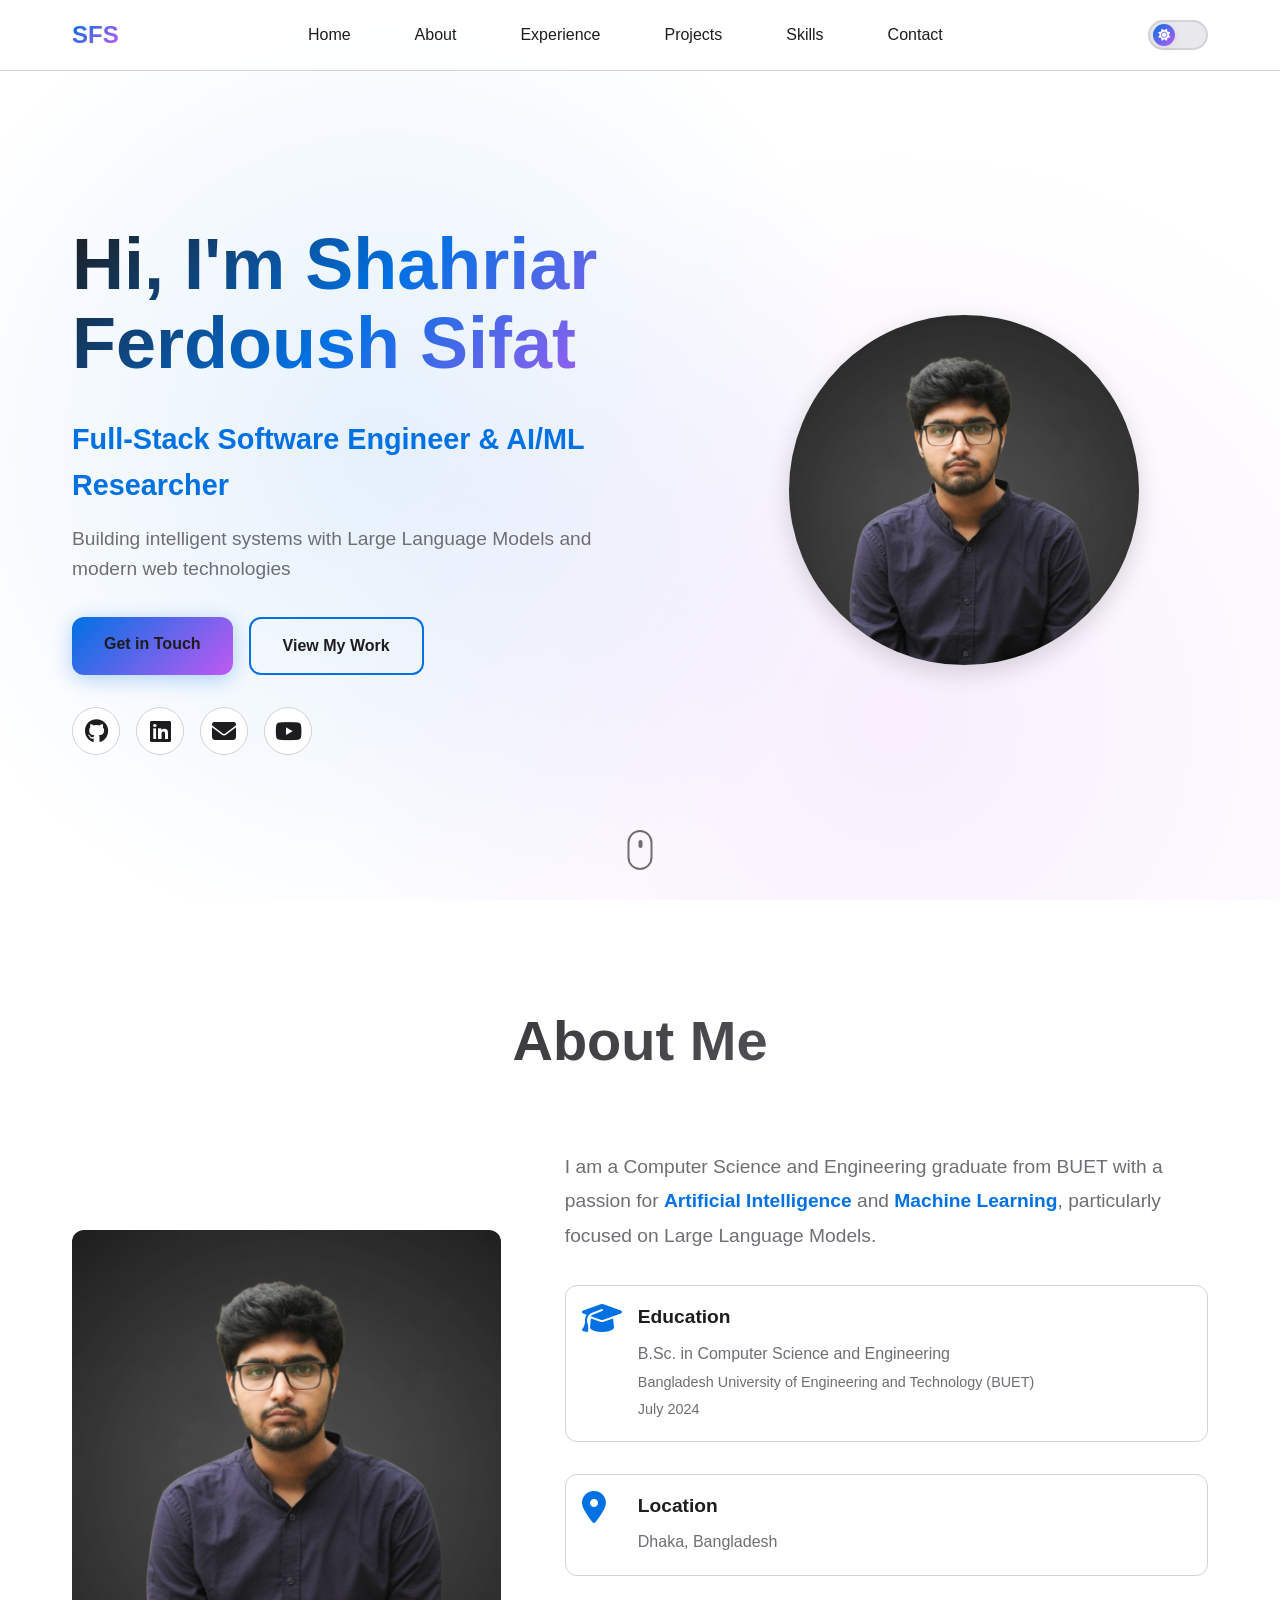
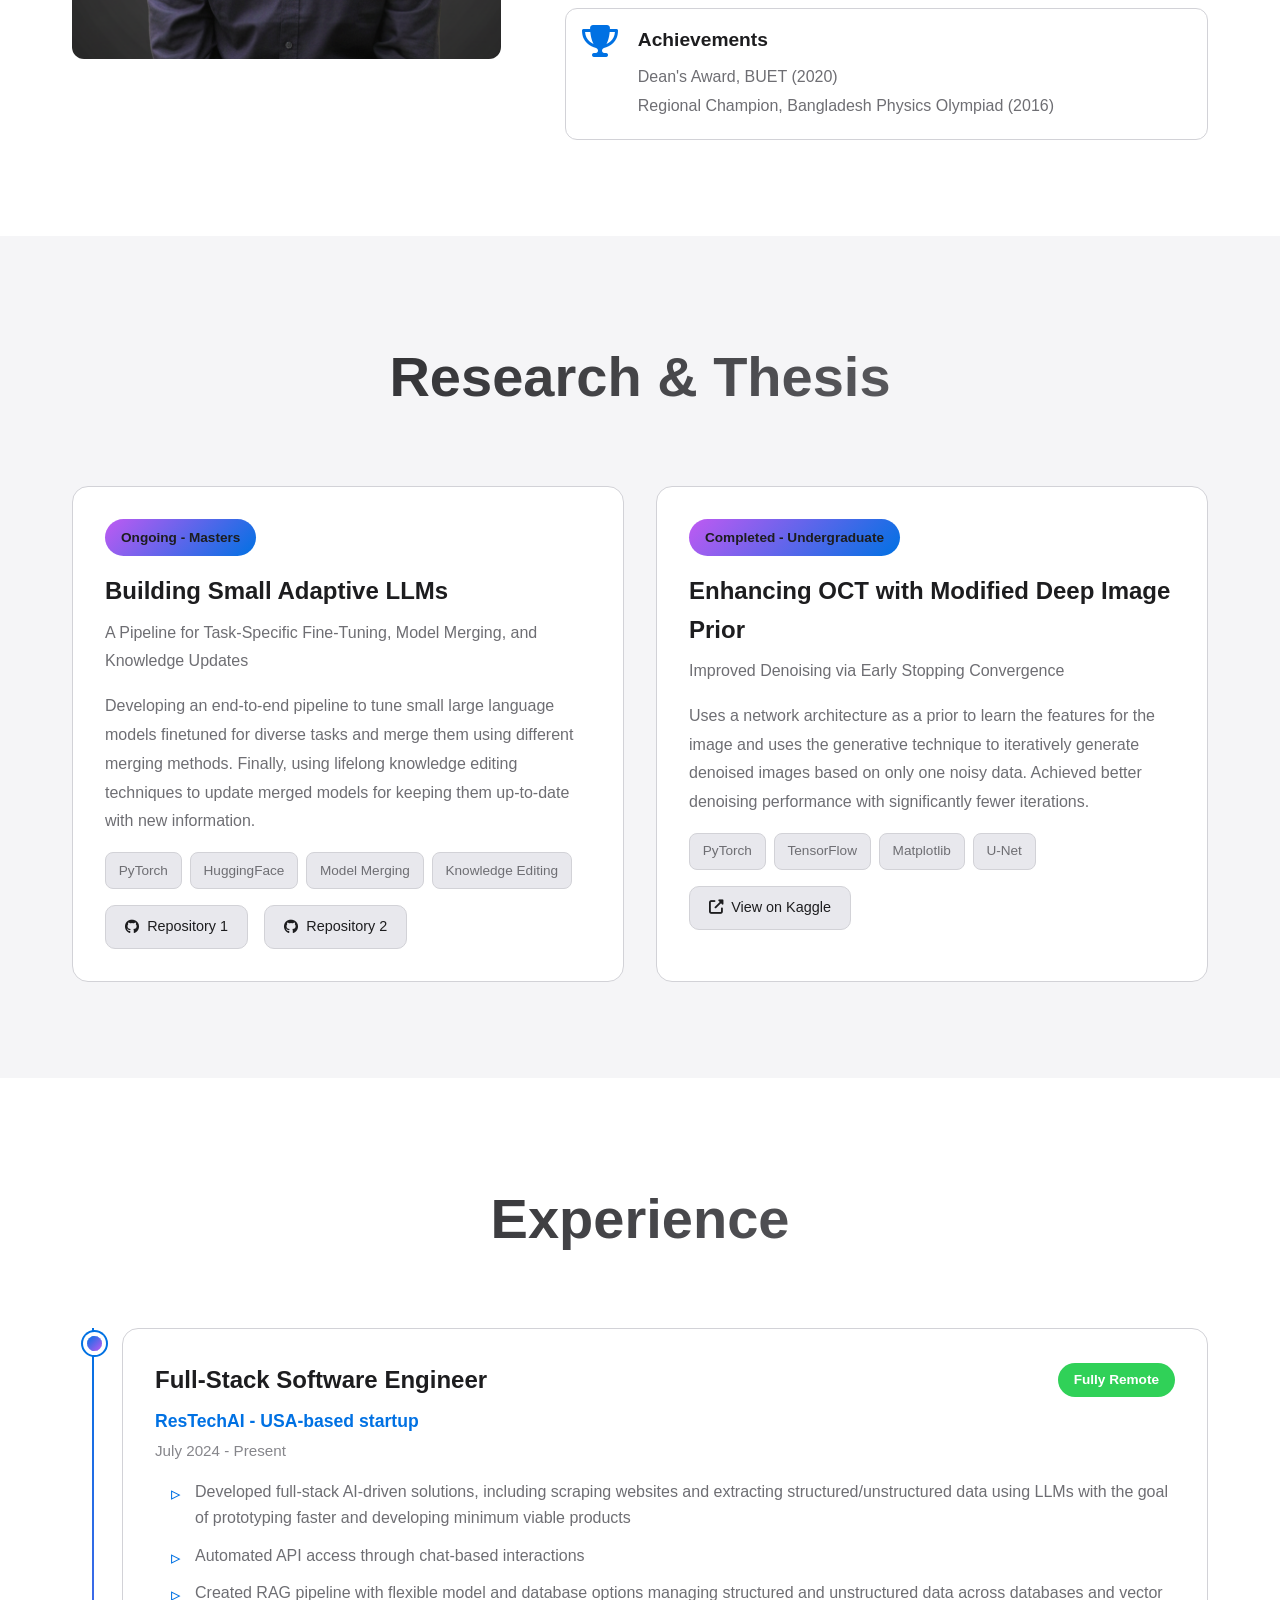
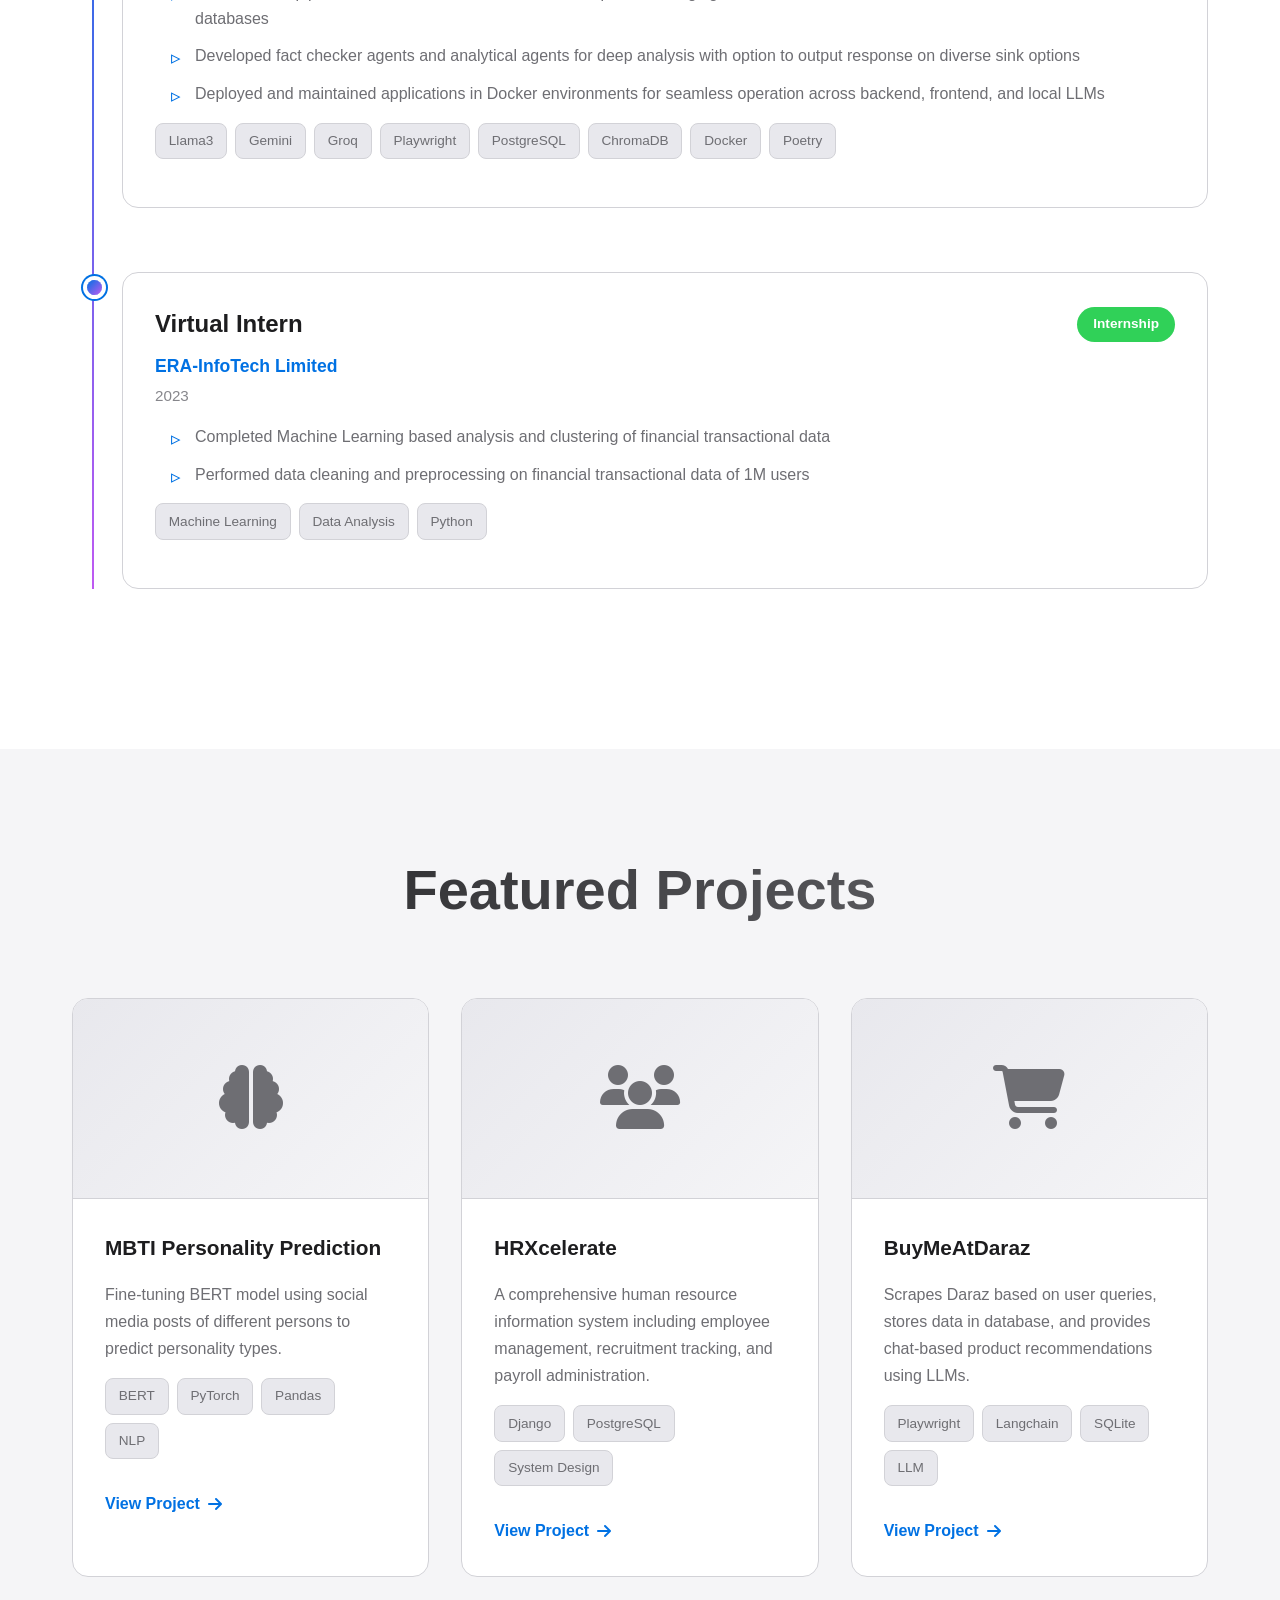
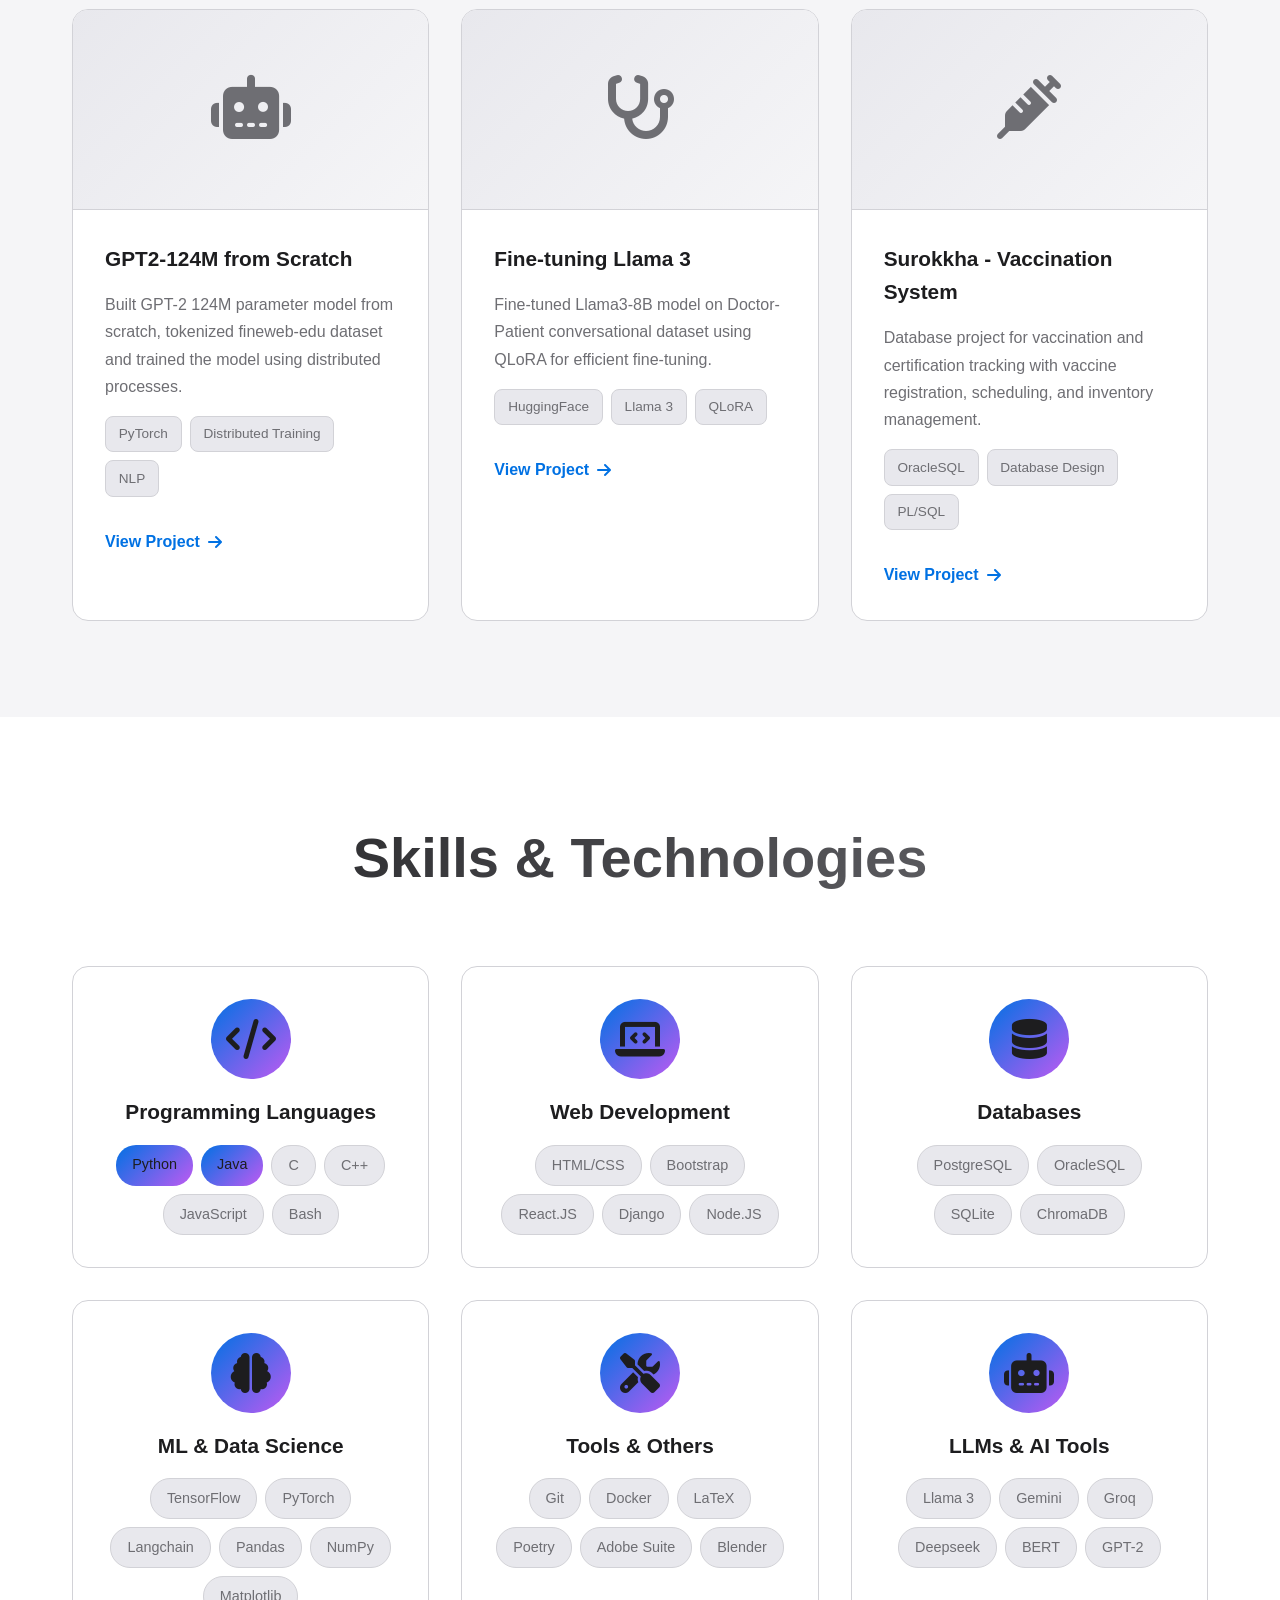
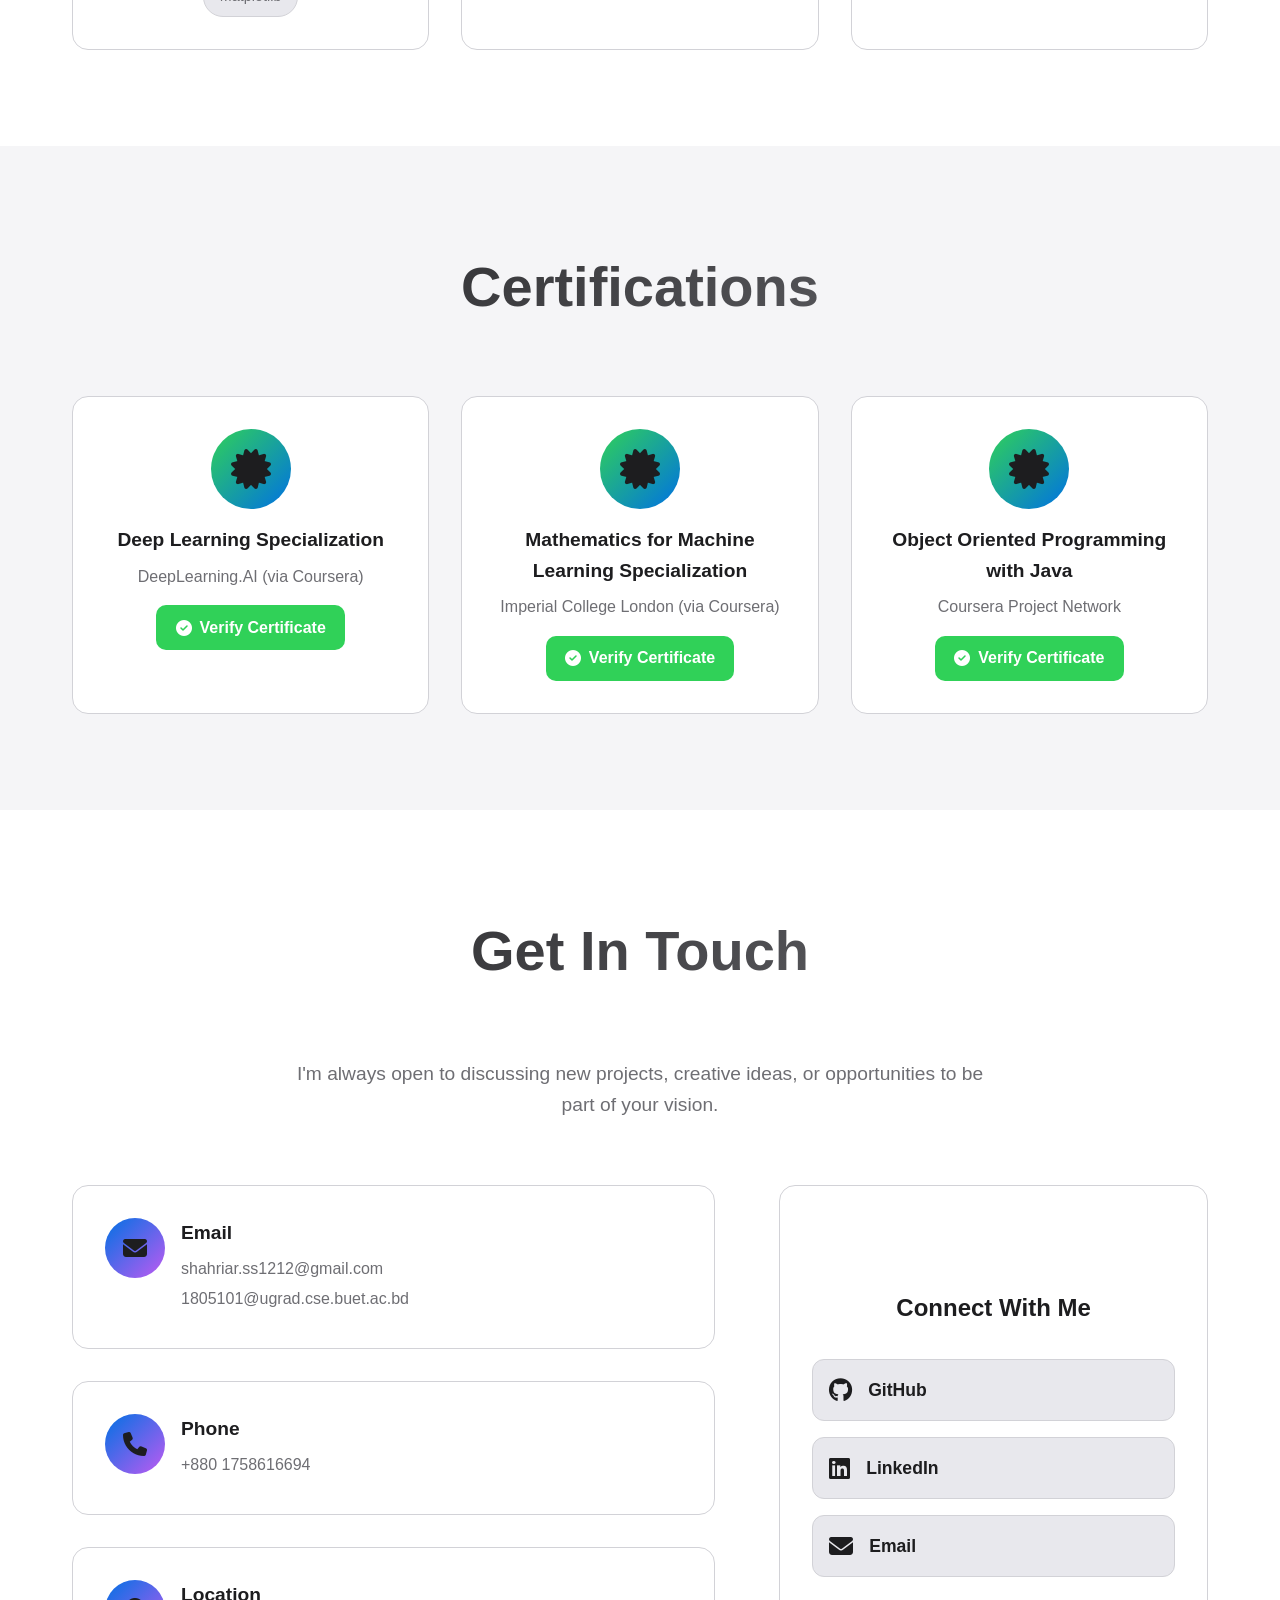
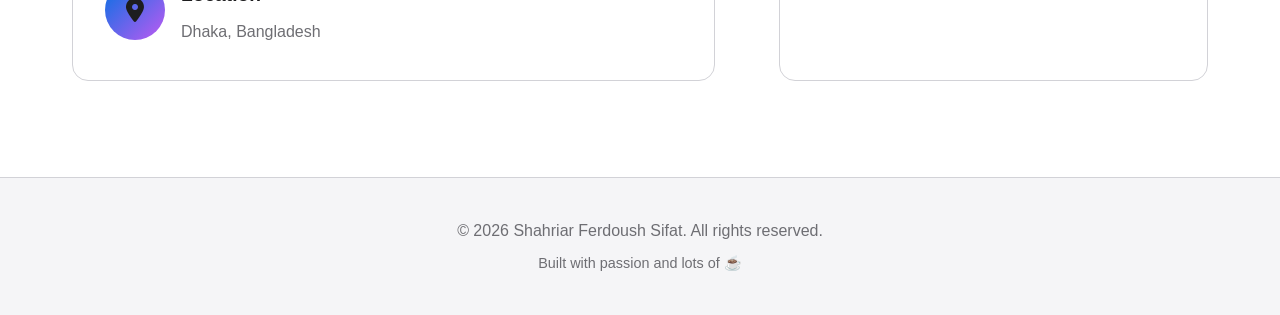
==== index.html @ 4d6e1d39 "youtube link added" ====
<!DOCTYPE html>
<html lang="en">
  <head>
    <meta charset="UTF-8" />
    <meta name="viewport" content="width=device-width, initial-scale=1.0" />
    <meta
      name="description"
      content="Shahriar Ferdoush Sifat - Full-Stack Software Engineer & AI/ML Researcher"
    />
    <title>Shahriar Ferdoush Sifat | Portfolio</title>
    <link rel="stylesheet" href="css/style.css" />
    <link
      rel="stylesheet"
      href="https://cdnjs.cloudflare.com/ajax/libs/font-awesome/6.4.0/css/all.min.css"
    />
  </head>
  <body>
    <!-- Navigation -->
    <nav class="navbar" id="navbar">
      <div class="container">
        <div class="nav-brand">
          <a href="#home">SFS</a>
        </div>
        <ul class="nav-menu" id="nav-menu">
          <li><a href="#home" class="nav-link">Home</a></li>
          <li><a href="#about" class="nav-link">About</a></li>
          <li><a href="#experience" class="nav-link">Experience</a></li>
          <li><a href="#projects" class="nav-link">Projects</a></li>
          <li><a href="#skills" class="nav-link">Skills</a></li>
          <li><a href="#contact" class="nav-link">Contact</a></li>
        </ul>
        <div class="nav-controls">
          <button
            class="theme-toggle"
            id="theme-toggle"
            aria-label="Toggle theme"
          >
            <div class="theme-toggle-slider">
              <i class="fas fa-sun theme-toggle-icon"></i>
            </div>
          </button>
          <div class="hamburger" id="hamburger">
            <span></span>
            <span></span>
            <span></span>
          </div>
        </div>
      </div>
    </nav>

    <!-- Hero Section -->
    <section id="home" class="hero">
      <div class="hero-overlay"></div>
      <div class="container hero-content">
        <div class="hero-text">
          <h1 class="hero-title">
            <span class="typing-text">Hi, I'm Shahriar Ferdoush Sifat</span>
          </h1>
          <p class="hero-subtitle">
            Full-Stack Software Engineer & AI/ML Researcher
          </p>
          <p class="hero-description">
            Building intelligent systems with Large Language Models and modern
            web technologies
          </p>
          <div class="hero-buttons">
            <a href="#contact" class="btn btn-primary">Get in Touch</a>
            <a href="#projects" class="btn btn-secondary">View My Work</a>
          </div>
          <div class="social-links">
            <a
              href="https://github.com/Shahriar-Ferdoush"
              target="_blank"
              aria-label="GitHub"
            >
              <i class="fab fa-github"></i>
            </a>
            <a
              href="https://www.linkedin.com/in/shahriar-ferdoush-sifat/"
              target="_blank"
              aria-label="LinkedIn"
            >
              <i class="fab fa-linkedin"></i>
            </a>
            <a href="mailto:shahriar.ss1212@gmail.com" aria-label="Email">
              <i class="fas fa-envelope"></i>
            </a>
            <a
              href="https://www.youtube.com/@ShahriarFerdoush"
              target="_blank"
              aria-label="YouTube"
            >
              <i class="fab fa-youtube"></i>
            </a>
          </div>
        </div>
        <div class="hero-image">
          <img
            src="images/profile/hero-profile.png"
            alt="Shahriar Ferdoush Sifat"
            class="profile-image"
            loading="lazy"
          />
        </div>
      </div>
      <div class="scroll-indicator">
        <div class="mouse"></div>
      </div>
    </section>

    <!-- About Section -->
    <section id="about" class="about section">
      <div class="container">
        <h2 class="section-title">About Me</h2>
        <div class="about-content">
          <div class="about-image">
            <img
              src="images/profile/hero-profile.png"
              alt="Shahriar Ferdoush Sifat"
              class="profile-image-large"
              loading="lazy"
            />
          </div>
          <div class="about-text">
            <p class="about-intro">
              I am a Computer Science and Engineering graduate from BUET with a
              passion for
              <strong>Artificial Intelligence</strong> and
              <strong>Machine Learning</strong>, particularly focused on Large
              Language Models.
            </p>
            <div class="about-details">
              <div class="detail-item">
                <i class="fas fa-graduation-cap"></i>
                <div>
                  <h3>Education</h3>
                  <p>B.Sc. in Computer Science and Engineering</p>
                  <p class="detail-sub">
                    Bangladesh University of Engineering and Technology (BUET)
                  </p>
                  <p class="detail-sub">July 2024</p>
                </div>
              </div>
              <div class="detail-item">
                <i class="fas fa-map-marker-alt"></i>
                <div>
                  <h3>Location</h3>
                  <p>Dhaka, Bangladesh</p>
                </div>
              </div>
              <div class="detail-item">
                <i class="fas fa-trophy"></i>
                <div>
                  <h3>Achievements</h3>
                  <p>Dean's Award, BUET (2020)</p>
                  <p>Regional Champion, Bangladesh Physics Olympiad (2016)</p>
                </div>
              </div>
            </div>
          </div>
        </div>
      </div>
    </section>

    <!-- Research/Thesis Section -->
    <section id="research" class="research section section-dark">
      <div class="container">
        <h2 class="section-title">Research & Thesis</h2>
        <div class="research-grid">
          <div class="research-card">
            <div class="research-tag">Ongoing - Masters</div>
            <h3>Building Small Adaptive LLMs</h3>
            <p class="research-subtitle">
              A Pipeline for Task-Specific Fine-Tuning, Model Merging, and
              Knowledge Updates
            </p>
            <p>
              Developing an end-to-end pipeline to tune small large language
              models finetuned for diverse tasks and merge them using different
              merging methods. Finally, using lifelong knowledge editing
              techniques to update merged models for keeping them up-to-date
              with new information.
            </p>
            <div class="tech-stack">
              <span class="tech-tag">PyTorch</span>
              <span class="tech-tag">HuggingFace</span>
              <span class="tech-tag">Model Merging</span>
              <span class="tech-tag">Knowledge Editing</span>
            </div>
            <div class="research-links">
              <a
                href="https://github.com/Shahriar-Ferdoush/Model-Merging"
                target="_blank"
                class="link-btn"
              >
                <i class="fab fa-github"></i> Repository 1
              </a>
              <a
                href="https://github.com/Shahriar-Ferdoush/test"
                target="_blank"
                class="link-btn"
              >
                <i class="fab fa-github"></i> Repository 2
              </a>
            </div>
          </div>
          <div class="research-card">
            <div class="research-tag">Completed - Undergraduate</div>
            <h3>Enhancing OCT with Modified Deep Image Prior</h3>
            <p class="research-subtitle">
              Improved Denoising via Early Stopping Convergence
            </p>
            <p>
              Uses a network architecture as a prior to learn the features for
              the image and uses the generative technique to iteratively
              generate denoised images based on only one noisy data. Achieved
              better denoising performance with significantly fewer iterations.
            </p>
            <div class="tech-stack">
              <span class="tech-tag">PyTorch</span>
              <span class="tech-tag">TensorFlow</span>
              <span class="tech-tag">Matplotlib</span>
              <span class="tech-tag">U-Net</span>
            </div>
            <div class="research-links">
              <a
                href="https://www.kaggle.com/code/shahriarferdoush/full-run-deep-image-prior-paper-unet"
                target="_blank"
                class="link-btn"
              >
                <i class="fas fa-external-link-alt"></i> View on Kaggle
              </a>
            </div>
          </div>
        </div>
      </div>
    </section>

    <!-- Experience Section -->
    <section id="experience" class="experience section">
      <div class="container">
        <h2 class="section-title">Experience</h2>
        <div class="timeline">
          <div class="timeline-item">
            <div class="timeline-dot"></div>
            <div class="timeline-content">
              <div class="timeline-header">
                <h3>Full-Stack Software Engineer</h3>
                <span class="timeline-badge">Fully Remote</span>
              </div>
              <p class="timeline-company">ResTechAI - USA-based startup</p>
              <p class="timeline-date">July 2024 - Present</p>
              <ul class="timeline-description">
                <li>
                  Developed full-stack AI-driven solutions, including scraping
                  websites and extracting structured/unstructured data using
                  LLMs with the goal of prototyping faster and developing
                  minimum viable products
                </li>
                <li>Automated API access through chat-based interactions</li>
                <li>
                  Created RAG pipeline with flexible model and database options
                  managing structured and unstructured data across databases and
                  vector databases
                </li>
                <li>
                  Developed fact checker agents and analytical agents for deep
                  analysis with option to output response on diverse sink
                  options
                </li>
                <li>
                  Deployed and maintained applications in Docker environments
                  for seamless operation across backend, frontend, and local
                  LLMs
                </li>
              </ul>
              <div class="tech-stack">
                <span class="tech-tag">Llama3</span>
                <span class="tech-tag">Gemini</span>
                <span class="tech-tag">Groq</span>
                <span class="tech-tag">Playwright</span>
                <span class="tech-tag">PostgreSQL</span>
                <span class="tech-tag">ChromaDB</span>
                <span class="tech-tag">Docker</span>
                <span class="tech-tag">Poetry</span>
              </div>
            </div>
          </div>
          <div class="timeline-item">
            <div class="timeline-dot"></div>
            <div class="timeline-content">
              <div class="timeline-header">
                <h3>Virtual Intern</h3>
                <span class="timeline-badge">Internship</span>
              </div>
              <p class="timeline-company">ERA-InfoTech Limited</p>
              <p class="timeline-date">2023</p>
              <ul class="timeline-description">
                <li>
                  Completed Machine Learning based analysis and clustering of
                  financial transactional data
                </li>
                <li>
                  Performed data cleaning and preprocessing on financial
                  transactional data of 1M users
                </li>
              </ul>
              <div class="tech-stack">
                <span class="tech-tag">Machine Learning</span>
                <span class="tech-tag">Data Analysis</span>
                <span class="tech-tag">Python</span>
              </div>
            </div>
          </div>
        </div>
      </div>
    </section>

    <!-- Projects Section -->
    <section id="projects" class="projects section section-dark">
      <div class="container">
        <h2 class="section-title">Featured Projects</h2>
        <div class="projects-grid">
          <div class="project-card">
            <div class="project-image">
              <div class="project-placeholder">
                <i class="fas fa-brain"></i>
              </div>
            </div>
            <div class="project-content">
              <h3>MBTI Personality Prediction</h3>
              <p>
                Fine-tuning BERT model using social media posts of different
                persons to predict personality types.
              </p>
              <div class="tech-stack">
                <span class="tech-tag">BERT</span>
                <span class="tech-tag">PyTorch</span>
                <span class="tech-tag">Pandas</span>
                <span class="tech-tag">NLP</span>
              </div>
              <a
                href="https://colab.research.google.com/drive/1kwehwHfAvy8_h94VZrJTcOGcHcNw4eWn?usp=sharing"
                target="_blank"
                class="project-link"
              >
                View Project <i class="fas fa-arrow-right"></i>
              </a>
            </div>
          </div>

          <div class="project-card">
            <div class="project-image">
              <div class="project-placeholder">
                <i class="fas fa-users"></i>
              </div>
            </div>
            <div class="project-content">
              <h3>HRXcelerate</h3>
              <p>
                A comprehensive human resource information system including
                employee management, recruitment tracking, and payroll
                administration.
              </p>
              <div class="tech-stack">
                <span class="tech-tag">Django</span>
                <span class="tech-tag">PostgreSQL</span>
                <span class="tech-tag">System Design</span>
              </div>
              <a
                href="https://github.com/utchchhwas/hrxcelerate"
                target="_blank"
                class="project-link"
              >
                View Project <i class="fas fa-arrow-right"></i>
              </a>
            </div>
          </div>

          <div class="project-card">
            <div class="project-image">
              <div class="project-placeholder">
                <i class="fas fa-shopping-cart"></i>
              </div>
            </div>
            <div class="project-content">
              <h3>BuyMeAtDaraz</h3>
              <p>
                Scrapes Daraz based on user queries, stores data in database,
                and provides chat-based product recommendations using LLMs.
              </p>
              <div class="tech-stack">
                <span class="tech-tag">Playwright</span>
                <span class="tech-tag">Langchain</span>
                <span class="tech-tag">SQLite</span>
                <span class="tech-tag">LLM</span>
              </div>
              <a
                href="https://github.com/Shahriar-Ferdoush/BuyMeAtDaraz"
                target="_blank"
                class="project-link"
              >
                View Project <i class="fas fa-arrow-right"></i>
              </a>
            </div>
          </div>

          <div class="project-card">
            <div class="project-image">
              <div class="project-placeholder">
                <i class="fas fa-robot"></i>
              </div>
            </div>
            <div class="project-content">
              <h3>GPT2-124M from Scratch</h3>
              <p>
                Built GPT-2 124M parameter model from scratch, tokenized
                fineweb-edu dataset and trained the model using distributed
                processes.
              </p>
              <div class="tech-stack">
                <span class="tech-tag">PyTorch</span>
                <span class="tech-tag">Distributed Training</span>
                <span class="tech-tag">NLP</span>
              </div>
              <a
                href="https://github.com/Shahriar-Ferdoush/GPT2-124M-1B-Token"
                target="_blank"
                class="project-link"
              >
                View Project <i class="fas fa-arrow-right"></i>
              </a>
            </div>
          </div>

          <div class="project-card">
            <div class="project-image">
              <div class="project-placeholder">
                <i class="fas fa-stethoscope"></i>
              </div>
            </div>
            <div class="project-content">
              <h3>Fine-tuning Llama 3</h3>
              <p>
                Fine-tuned Llama3-8B model on Doctor-Patient conversational
                dataset using QLoRA for efficient fine-tuning.
              </p>
              <div class="tech-stack">
                <span class="tech-tag">HuggingFace</span>
                <span class="tech-tag">Llama 3</span>
                <span class="tech-tag">QLoRA</span>
              </div>
              <a
                href="https://www.kaggle.com/code/shahriarferdoush/fine-tune-llm-doctor-consulting-dataset"
                target="_blank"
                class="project-link"
              >
                View Project <i class="fas fa-arrow-right"></i>
              </a>
            </div>
          </div>

          <div class="project-card">
            <div class="project-image">
              <div class="project-placeholder">
                <i class="fas fa-syringe"></i>
              </div>
            </div>
            <div class="project-content">
              <h3>Surokkha - Vaccination System</h3>
              <p>
                Database project for vaccination and certification tracking with
                vaccine registration, scheduling, and inventory management.
              </p>
              <div class="tech-stack">
                <span class="tech-tag">OracleSQL</span>
                <span class="tech-tag">Database Design</span>
                <span class="tech-tag">PL/SQL</span>
              </div>
              <a
                href="https://github.com/farhan19999/CSE216-Database-Project"
                target="_blank"
                class="project-link"
              >
                View Project <i class="fas fa-arrow-right"></i>
              </a>
            </div>
          </div>
        </div>
      </div>
    </section>

    <!-- Skills Section -->
    <section id="skills" class="skills section">
      <div class="container">
        <h2 class="section-title">Skills & Technologies</h2>
        <div class="skills-grid">
          <div class="skill-category">
            <div class="skill-icon">
              <i class="fas fa-code"></i>
            </div>
            <h3>Programming Languages</h3>
            <div class="skill-items">
              <span class="skill-badge proficient">Python</span>
              <span class="skill-badge proficient">Java</span>
              <span class="skill-badge">C</span>
              <span class="skill-badge">C++</span>
              <span class="skill-badge">JavaScript</span>
              <span class="skill-badge">Bash</span>
            </div>
          </div>

          <div class="skill-category">
            <div class="skill-icon">
              <i class="fas fa-laptop-code"></i>
            </div>
            <h3>Web Development</h3>
            <div class="skill-items">
              <span class="skill-badge">HTML/CSS</span>
              <span class="skill-badge">Bootstrap</span>
              <span class="skill-badge">React.JS</span>
              <span class="skill-badge">Django</span>
              <span class="skill-badge">Node.JS</span>
            </div>
          </div>

          <div class="skill-category">
            <div class="skill-icon">
              <i class="fas fa-database"></i>
            </div>
            <h3>Databases</h3>
            <div class="skill-items">
              <span class="skill-badge">PostgreSQL</span>
              <span class="skill-badge">OracleSQL</span>
              <span class="skill-badge">SQLite</span>
              <span class="skill-badge">ChromaDB</span>
            </div>
          </div>

          <div class="skill-category">
            <div class="skill-icon">
              <i class="fas fa-brain"></i>
            </div>
            <h3>ML & Data Science</h3>
            <div class="skill-items">
              <span class="skill-badge">TensorFlow</span>
              <span class="skill-badge">PyTorch</span>
              <span class="skill-badge">Langchain</span>
              <span class="skill-badge">Pandas</span>
              <span class="skill-badge">NumPy</span>
              <span class="skill-badge">Matplotlib</span>
            </div>
          </div>

          <div class="skill-category">
            <div class="skill-icon">
              <i class="fas fa-tools"></i>
            </div>
            <h3>Tools & Others</h3>
            <div class="skill-items">
              <span class="skill-badge">Git</span>
              <span class="skill-badge">Docker</span>
              <span class="skill-badge">LaTeX</span>
              <span class="skill-badge">Poetry</span>
              <span class="skill-badge">Adobe Suite</span>
              <span class="skill-badge">Blender</span>
            </div>
          </div>

          <div class="skill-category">
            <div class="skill-icon">
              <i class="fas fa-robot"></i>
            </div>
            <h3>LLMs & AI Tools</h3>
            <div class="skill-items">
              <span class="skill-badge">Llama 3</span>
              <span class="skill-badge">Gemini</span>
              <span class="skill-badge">Groq</span>
              <span class="skill-badge">Deepseek</span>
              <span class="skill-badge">BERT</span>
              <span class="skill-badge">GPT-2</span>
            </div>
          </div>
        </div>
      </div>
    </section>

    <!-- Certifications Section -->
    <section id="certifications" class="certifications section section-dark">
      <div class="container">
        <h2 class="section-title">Certifications</h2>
        <div class="cert-grid">
          <div class="cert-card">
            <div class="cert-icon">
              <i class="fas fa-certificate"></i>
            </div>
            <h3>Deep Learning Specialization</h3>
            <p class="cert-provider">DeepLearning.AI (via Coursera)</p>
            <a
              href="https://coursera.org/share/87b509b33cf9c13046e29146c1395915"
              target="_blank"
              class="cert-verify"
            >
              <i class="fas fa-check-circle"></i> Verify Certificate
            </a>
          </div>
          <div class="cert-card">
            <div class="cert-icon">
              <i class="fas fa-certificate"></i>
            </div>
            <h3>Mathematics for Machine Learning Specialization</h3>
            <p class="cert-provider">Imperial College London (via Coursera)</p>
            <a
              href="https://coursera.org/share/87b509b33cf9c13046e29146c1395915"
              target="_blank"
              class="cert-verify"
            >
              <i class="fas fa-check-circle"></i> Verify Certificate
            </a>
          </div>
          <div class="cert-card">
            <div class="cert-icon">
              <i class="fas fa-certificate"></i>
            </div>
            <h3>Object Oriented Programming with Java</h3>
            <p class="cert-provider">Coursera Project Network</p>
            <a
              href="https://coursera.org/share/6aeaeea2c737f029d5830bc51a73d6c1"
              target="_blank"
              class="cert-verify"
            >
              <i class="fas fa-check-circle"></i> Verify Certificate
            </a>
          </div>
        </div>
      </div>
    </section>

    <!-- Contact Section -->
    <section id="contact" class="contact section">
      <div class="container">
        <h2 class="section-title">Get In Touch</h2>
        <p class="contact-subtitle">
          I'm always open to discussing new projects, creative ideas, or
          opportunities to be part of your vision.
        </p>
        <div class="contact-content">
          <div class="contact-info">
            <div class="contact-item">
              <div class="contact-icon">
                <i class="fas fa-envelope"></i>
              </div>
              <div class="contact-details">
                <h3>Email</h3>
                <a href="mailto:shahriar.ss1212@gmail.com"
                  >shahriar.ss1212@gmail.com</a
                >
                <a href="mailto:1805101@ugrad.cse.buet.ac.bd"
                  >1805101@ugrad.cse.buet.ac.bd</a
                >
              </div>
            </div>
            <div class="contact-item">
              <div class="contact-icon">
                <i class="fas fa-phone"></i>
              </div>
              <div class="contact-details">
                <h3>Phone</h3>
                <a href="tel:+8801758616694">+880 1758616694</a>
              </div>
            </div>
            <div class="contact-item">
              <div class="contact-icon">
                <i class="fas fa-map-marker-alt"></i>
              </div>
              <div class="contact-details">
                <h3>Location</h3>
                <p>Dhaka, Bangladesh</p>
              </div>
            </div>
          </div>
          <div class="contact-social">
            <h3>Connect With Me</h3>
            <div class="social-links-large">
              <a
                href="https://github.com/Shahriar-Ferdoush"
                target="_blank"
                class="social-btn"
              >
                <i class="fab fa-github"></i>
                <span>GitHub</span>
              </a>
              <a
                href="https://www.linkedin.com/in/shahriar-ferdoush-sifat/"
                target="_blank"
                class="social-btn"
              >
                <i class="fab fa-linkedin"></i>
                <span>LinkedIn</span>
              </a>
              <a href="mailto:shahriar.ss1212@gmail.com" class="social-btn">
                <i class="fas fa-envelope"></i>
                <span>Email</span>
              </a>
            </div>
          </div>
        </div>
      </div>
    </section>

    <!-- Footer -->
    <footer class="footer">
      <div class="container">
        <p>&copy; 2025 Shahriar Ferdoush Sifat. All rights reserved.</p>
        <p class="footer-tagline">Built with passion and lots of ☕</p>
      </div>
    </footer>

    <script src="js/main.js"></script>
  </body>
</html>
---- css/style.css ----
/* Responsive profile images for hero and about sections */
.profile-image {
  width: 100%;
  max-width: 350px;
  aspect-ratio: 1 / 1;
  border-radius: 50%;
  object-fit: cover;
  display: block;
  box-shadow: 0 8px 24px rgba(0, 0, 0, 0.15);
  margin: 0 auto;
}
.profile-image-large {
  width: 100%;
  max-width: 450px;
  aspect-ratio: 1 / 1;
  border-radius: 12px;
  object-fit: cover;
  display: block;
  margin: 0 auto;
}
/* ===================================
   CSS Variables - Modern Apple-Inspired Theme
   =================================== */
:root {
  /* Primary Colors - Light Theme (Default) */
  --bg-primary: #ffffff;
  --bg-secondary: #f5f5f7;
  --bg-tertiary: #e8e8ed;
  --bg-card: #ffffff;

  /* Text Colors */
  --text-primary: #1d1d1f;
  --text-secondary: #6e6e73;
  --text-tertiary: #86868b;

  /* Accent Colors */
  --accent-blue: #0071e3;
  --accent-blue-hover: #0077ed;
  --accent-green: #30d158;
  --accent-purple: #bf5af2;
  --accent-orange: #ff9f0a;

  /* Borders & Shadows */
  --border-color: #d2d2d7;
  --shadow-sm: 0 2px 8px rgba(0, 0, 0, 0.08);
  --shadow-md: 0 4px 16px rgba(0, 0, 0, 0.12);
  --shadow-lg: 0 8px 32px rgba(0, 0, 0, 0.16);

  /* Spacing */
  --spacing-xs: 0.5rem;
  --spacing-sm: 1rem;
  --spacing-md: 2rem;
  --spacing-lg: 4rem;
  --spacing-xl: 6rem;

  /* Typography */
  --font-primary: -apple-system, BlinkMacSystemFont, "Segoe UI", Roboto,
    "Helvetica Neue", Arial, sans-serif;
  --font-mono: "SF Mono", Monaco, "Cascadia Code", "Roboto Mono", Consolas,
    "Courier New", monospace;

  /* Transitions */
  --transition-fast: 0.2s ease;
  --transition-medium: 0.3s ease;
  --transition-slow: 0.5s ease;
}

/* Dark Theme */
[data-theme="dark"] {
  /* Primary Colors - Dark Theme */
  --bg-primary: #000000;
  --bg-secondary: #1d1d1f;
  --bg-tertiary: #2d2d2f;
  --bg-card: #1c1c1e;

  /* Text Colors */
  --text-primary: #f5f5f7;
  --text-secondary: #a1a1a6;
  --text-tertiary: #86868b;

  /* Borders & Shadows */
  --border-color: #424245;
  --shadow-sm: 0 2px 8px rgba(0, 0, 0, 0.3);
  --shadow-md: 0 4px 16px rgba(0, 0, 0, 0.4);
  --shadow-lg: 0 8px 32px rgba(0, 0, 0, 0.5);
}

/* ===================================
   Reset & Base Styles
   =================================== */
* {
  margin: 0;
  padding: 0;
  box-sizing: border-box;
}

html {
  scroll-behavior: smooth;
  font-size: 16px;
}

body {
  font-family: var(--font-primary);
  background-color: var(--bg-primary);
  color: var(--text-primary);
  line-height: 1.6;
  overflow-x: hidden;
}

a {
  text-decoration: none;
  color: inherit;
  transition: color var(--transition-fast);
}

ul {
  list-style: none;
}

img {
  max-width: 100%;
  height: auto;
  display: block;
}

/* ===================================
   Container & Layout
   =================================== */
.container {
  max-width: 1200px;
  margin: 0 auto;
  padding: 0 var(--spacing-md);
}

.section {
  padding: var(--spacing-xl) 0;
}

.section-dark {
  background-color: var(--bg-secondary);
}

.section-title {
  font-size: clamp(2rem, 5vw, 3.5rem);
  font-weight: 700;
  text-align: center;
  margin-bottom: var(--spacing-lg);
  background: linear-gradient(
    135deg,
    var(--text-primary) 0%,
    var(--text-secondary) 100%
  );
  -webkit-background-clip: text;
  -webkit-text-fill-color: transparent;
  background-clip: text;
}

/* ===================================
   Navigation
   =================================== */
.navbar {
  position: fixed;
  top: 0;
  width: 100%;
  background-color: rgba(255, 255, 255, 0.8);
  backdrop-filter: blur(20px);
  -webkit-backdrop-filter: blur(20px);
  z-index: 1000;
  padding: var(--spacing-sm) 0;
  border-bottom: 1px solid var(--border-color);
  transition: background-color var(--transition-medium);
}

[data-theme="dark"] .navbar {
  background-color: rgba(29, 29, 31, 0.8);
}

.navbar.scrolled {
  background-color: rgba(255, 255, 255, 0.95);
}

[data-theme="dark"] .navbar.scrolled {
  background-color: rgba(29, 29, 31, 0.95);
}

.navbar .container {
  display: flex;
  justify-content: space-between;
  align-items: center;
}

.nav-brand a {
  font-size: 1.5rem;
  font-weight: 700;
  background: linear-gradient(
    135deg,
    var(--accent-blue) 0%,
    var(--accent-purple) 100%
  );
  -webkit-background-clip: text;
  -webkit-text-fill-color: transparent;
  background-clip: text;
}

.nav-menu {
  display: flex;
  gap: var(--spacing-md);
}

.nav-link {
  padding: 0.5rem 1rem;
  border-radius: 8px;
  transition: all var(--transition-fast);
  position: relative;
}

.nav-link::after {
  content: "";
  position: absolute;
  bottom: 0;
  left: 50%;
  transform: translateX(-50%);
  width: 0;
  height: 2px;
  background: linear-gradient(90deg, var(--accent-blue), var(--accent-purple));
  transition: width var(--transition-medium);
}

.nav-link:hover {
  color: var(--accent-blue);
}

.nav-link:hover::after {
  width: 80%;
}

.hamburger {
  display: none;
  flex-direction: column;
  cursor: pointer;
  gap: 6px;
}

.hamburger span {
  width: 25px;
  height: 2px;
  background-color: var(--text-primary);
  transition: all var(--transition-fast);
}

/* ===================================
   Theme Toggle Button
   =================================== */
.theme-toggle {
  position: relative;
  width: 60px;
  height: 30px;
  background-color: var(--bg-tertiary);
  border-radius: 30px;
  cursor: pointer;
  transition: all var(--transition-medium);
  border: 2px solid var(--border-color);
  display: flex;
  align-items: center;
  padding: 3px;
  margin-left: var(--spacing-sm);
}

.theme-toggle-slider {
  position: absolute;
  width: 22px;
  height: 22px;
  background: linear-gradient(135deg, var(--accent-blue), var(--accent-purple));
  border-radius: 50%;
  transition: transform var(--transition-medium);
  display: flex;
  align-items: center;
  justify-content: center;
  box-shadow: var(--shadow-sm);
}

[data-theme="dark"] .theme-toggle-slider {
  transform: translateX(30px);
}

.theme-toggle-icon {
  font-size: 12px;
  color: white;
}

.theme-toggle:hover {
  border-color: var(--accent-blue);
}

.nav-controls {
  display: flex;
  align-items: center;
  gap: var(--spacing-sm);
}

/* ===================================
   Hero Section
   =================================== */
.hero {
  min-height: 100vh;
  display: flex;
  align-items: center;
  justify-content: center;
  position: relative;
  overflow: hidden;
  padding-top: 80px;
}

.hero-overlay {
  position: absolute;
  top: 0;
  left: 0;
  width: 100%;
  height: 100%;
  background: radial-gradient(
      circle at 30% 50%,
      rgba(0, 113, 227, 0.1) 0%,
      transparent 50%
    ),
    radial-gradient(
      circle at 70% 80%,
      rgba(191, 90, 242, 0.1) 0%,
      transparent 50%
    );
  pointer-events: none;
}

.hero-content {
  display: grid;
  grid-template-columns: 1.2fr 1fr;
  gap: var(--spacing-lg);
  align-items: center;
  position: relative;
  z-index: 1;
}

.hero-text {
  animation: fadeInUp 1s ease;
}

.hero-title {
  font-size: clamp(2.5rem, 6vw, 4.5rem);
  font-weight: 800;
  line-height: 1.1;
  margin-bottom: var(--spacing-md);
}

.typing-text {
  background: linear-gradient(
    135deg,
    var(--text-primary) 0%,
    var(--accent-blue) 50%,
    var(--accent-purple) 100%
  );
  -webkit-background-clip: text;
  -webkit-text-fill-color: transparent;
  background-clip: text;
  display: inline-block;
}

.hero-subtitle {
  font-size: clamp(1.2rem, 3vw, 1.8rem);
  color: var(--accent-blue);
  margin-bottom: var(--spacing-sm);
  font-weight: 600;
}

.hero-description {
  font-size: clamp(1rem, 2vw, 1.2rem);
  color: var(--text-secondary);
  margin-bottom: var(--spacing-md);
  max-width: 600px;
}

.hero-buttons {
  display: flex;
  gap: var(--spacing-sm);
  margin-bottom: var(--spacing-md);
  flex-wrap: wrap;
}

.btn {
  padding: 0.875rem 2rem;
  border-radius: 12px;
  font-weight: 600;
  font-size: 1rem;
  cursor: pointer;
  transition: all var(--transition-medium);
  border: none;
  display: inline-block;
}

.btn-primary {
  background: linear-gradient(
    135deg,
    var(--accent-blue) 0%,
    var(--accent-purple) 100%
  );
  color: var(--text-primary);
  box-shadow: 0 4px 20px rgba(0, 113, 227, 0.3);
}

.btn-primary:hover {
  transform: translateY(-2px);
  box-shadow: 0 6px 30px rgba(0, 113, 227, 0.5);
}

.btn-secondary {
  background: transparent;
  color: var(--text-primary);
  border: 2px solid var(--accent-blue);
}

.btn-secondary:hover {
  background-color: var(--accent-blue);
  transform: translateY(-2px);
}

.social-links {
  display: flex;
  gap: var(--spacing-sm);
}

.social-links a {
  width: 48px;
  height: 48px;
  border-radius: 50%;
  background-color: var(--bg-card);
  display: flex;
  align-items: center;
  justify-content: center;
  font-size: 1.5rem;
  transition: all var(--transition-medium);
  border: 1px solid var(--border-color);
}

.social-links a:hover {
  background: linear-gradient(
    135deg,
    var(--accent-blue) 0%,
    var(--accent-purple) 100%
  );
  transform: translateY(-4px);
  box-shadow: var(--shadow-md);
}

.hero-image {
  display: flex;
  justify-content: center;
  align-items: center;
  animation: fadeInRight 1s ease;
}

.profile-placeholder {
  width: 350px;
  height: 350px;
  border-radius: 50%;
  background: linear-gradient(
    135deg,
    var(--accent-blue) 0%,
    var(--accent-purple) 100%
  );
  display: flex;
  align-items: center;
  justify-content: center;
  font-size: 8rem;
  color: var(--text-primary);
  box-shadow: var(--shadow-lg);
  animation: float 3s ease-in-out infinite;
}

.scroll-indicator {
  position: absolute;
  bottom: 30px;
  left: 50%;
  transform: translateX(-50%);
  animation: bounce 2s infinite;
}

.mouse {
  width: 25px;
  height: 40px;
  border: 2px solid var(--text-secondary);
  border-radius: 15px;
  position: relative;
}

.mouse::before {
  content: "";
  width: 4px;
  height: 8px;
  background-color: var(--text-secondary);
  border-radius: 2px;
  position: absolute;
  top: 8px;
  left: 50%;
  transform: translateX(-50%);
  animation: scroll 1.5s infinite;
}

/* ===================================
   About Section
   =================================== */
.about-content {
  display: grid;
  grid-template-columns: 1fr 1.5fr;
  gap: var(--spacing-lg);
  align-items: center;
}

.about-image {
  display: flex;
  justify-content: center;
}

.profile-placeholder-large {
  width: 300px;
  height: 300px;
  border-radius: 20px;
  background: linear-gradient(
    135deg,
    var(--bg-card) 0%,
    var(--bg-tertiary) 100%
  );
  display: flex;
  align-items: center;
  justify-content: center;
  font-size: 6rem;
  color: var(--text-secondary);
  border: 2px solid var(--border-color);
  box-shadow: var(--shadow-lg);
}

.about-intro {
  font-size: 1.2rem;
  line-height: 1.8;
  color: var(--text-secondary);
  margin-bottom: var(--spacing-md);
}

.about-intro strong {
  color: var(--accent-blue);
}

.about-details {
  display: flex;
  flex-direction: column;
  gap: var(--spacing-md);
}

.detail-item {
  display: flex;
  gap: var(--spacing-sm);
  padding: var(--spacing-sm);
  background-color: var(--bg-card);
  border-radius: 12px;
  border: 1px solid var(--border-color);
  transition: all var(--transition-medium);
}

.detail-item:hover {
  transform: translateX(10px);
  border-color: var(--accent-blue);
}

.detail-item i {
  font-size: 2rem;
  color: var(--accent-blue);
  min-width: 40px;
}

.detail-item h3 {
  font-size: 1.2rem;
  margin-bottom: 0.5rem;
  color: var(--text-primary);
}

.detail-item p {
  color: var(--text-secondary);
  margin: 0.25rem 0;
}

.detail-sub {
  font-size: 0.9rem;
  color: var(--text-tertiary);
}

/* ===================================
   Research Section
   =================================== */
.research-grid {
  display: grid;
  grid-template-columns: repeat(auto-fit, minmax(450px, 1fr));
  gap: var(--spacing-md);
}

.research-card {
  background-color: var(--bg-card);
  border: 1px solid var(--border-color);
  border-radius: 16px;
  padding: var(--spacing-md);
  transition: all var(--transition-medium);
  position: relative;
}

.research-card:hover {
  transform: translateY(-8px);
  box-shadow: var(--shadow-lg);
  border-color: var(--accent-purple);
}

.research-tag {
  display: inline-block;
  padding: 0.5rem 1rem;
  background: linear-gradient(
    135deg,
    var(--accent-purple) 0%,
    var(--accent-blue) 100%
  );
  border-radius: 20px;
  font-size: 0.85rem;
  font-weight: 600;
  margin-bottom: var(--spacing-sm);
}

.research-card h3 {
  font-size: 1.5rem;
  margin-bottom: var(--spacing-xs);
  color: var(--text-primary);
}

.research-subtitle {
  font-size: 1rem;
  color: var(--accent-blue);
  margin-bottom: var(--spacing-sm);
  font-weight: 500;
}

.research-card p {
  color: var(--text-secondary);
  line-height: 1.8;
  margin-bottom: var(--spacing-sm);
}

.tech-stack {
  display: flex;
  flex-wrap: wrap;
  gap: var(--spacing-xs);
  margin: var(--spacing-sm) 0;
}

.tech-tag {
  padding: 0.4rem 0.8rem;
  background-color: var(--bg-tertiary);
  border: 1px solid var(--border-color);
  border-radius: 8px;
  font-size: 0.85rem;
  color: var(--text-secondary);
  transition: all var(--transition-fast);
}

.tech-tag:hover {
  background-color: var(--accent-blue);
  color: var(--text-primary);
  transform: scale(1.05);
}

.research-links {
  display: flex;
  gap: var(--spacing-sm);
  flex-wrap: wrap;
}

.link-btn {
  padding: 0.6rem 1.2rem;
  background-color: var(--bg-tertiary);
  border: 1px solid var(--border-color);
  border-radius: 10px;
  font-size: 0.9rem;
  transition: all var(--transition-medium);
  display: inline-flex;
  align-items: center;
  gap: 0.5rem;
}

.link-btn:hover {
  background-color: var(--accent-blue);
  border-color: var(--accent-blue);
  transform: translateY(-2px);
}

/* ===================================
   Timeline (Experience)
   =================================== */
.timeline {
  position: relative;
  padding-left: 50px;
}

.timeline::before {
  content: "";
  position: absolute;
  left: 20px;
  top: 0;
  bottom: 0;
  width: 2px;
  background: linear-gradient(
    180deg,
    var(--accent-blue) 0%,
    var(--accent-purple) 100%
  );
}

.timeline-item {
  position: relative;
  margin-bottom: var(--spacing-lg);
}

.timeline-dot {
  position: absolute;
  left: -35px;
  top: 8px;
  width: 15px;
  height: 15px;
  border-radius: 50%;
  background: linear-gradient(
    135deg,
    var(--accent-blue) 0%,
    var(--accent-purple) 100%
  );
  box-shadow: 0 0 0 4px var(--bg-primary), 0 0 0 6px var(--accent-blue);
}

.timeline-content {
  background-color: var(--bg-card);
  border: 1px solid var(--border-color);
  border-radius: 16px;
  padding: var(--spacing-md);
  transition: all var(--transition-medium);
}

.timeline-content:hover {
  transform: translateX(10px);
  border-color: var(--accent-blue);
  box-shadow: var(--shadow-md);
}

.timeline-header {
  display: flex;
  justify-content: space-between;
  align-items: center;
  flex-wrap: wrap;
  gap: var(--spacing-sm);
  margin-bottom: var(--spacing-xs);
}

.timeline-header h3 {
  font-size: 1.5rem;
  color: var(--text-primary);
}

.timeline-badge {
  padding: 0.4rem 1rem;
  background-color: var(--accent-green);
  border-radius: 20px;
  font-size: 0.85rem;
  font-weight: 600;
  color: var(--bg-primary);
}

.timeline-company {
  font-size: 1.1rem;
  color: var(--accent-blue);
  font-weight: 600;
  margin-bottom: 0.25rem;
}

.timeline-date {
  color: var(--text-tertiary);
  font-size: 0.95rem;
  margin-bottom: var(--spacing-sm);
}

.timeline-description {
  margin: var(--spacing-sm) 0;
  padding-left: var(--spacing-sm);
}

.timeline-description li {
  color: var(--text-secondary);
  margin-bottom: 0.75rem;
  position: relative;
  padding-left: 1.5rem;
}

.timeline-description li::before {
  content: "▹";
  position: absolute;
  left: 0;
  color: var(--accent-blue);
  font-size: 1.2rem;
}

/* ===================================
   Projects Section
   =================================== */
.projects-grid {
  display: grid;
  grid-template-columns: repeat(auto-fill, minmax(350px, 1fr));
  gap: var(--spacing-md);
}

.project-card {
  background-color: var(--bg-card);
  border: 1px solid var(--border-color);
  border-radius: 16px;
  overflow: hidden;
  transition: all var(--transition-medium);
}

.project-card:hover {
  transform: translateY(-10px);
  box-shadow: var(--shadow-lg);
  border-color: var(--accent-blue);
}

.project-image {
  width: 100%;
  height: 200px;
  background: linear-gradient(
    135deg,
    var(--bg-tertiary) 0%,
    var(--bg-secondary) 100%
  );
  display: flex;
  align-items: center;
  justify-content: center;
  border-bottom: 1px solid var(--border-color);
}

.project-placeholder {
  font-size: 4rem;
  color: var(--text-secondary);
  transition: all var(--transition-medium);
}

.project-card:hover .project-placeholder {
  color: var(--accent-blue);
  transform: scale(1.1);
}

.project-content {
  padding: var(--spacing-md);
}

.project-content h3 {
  font-size: 1.3rem;
  margin-bottom: var(--spacing-sm);
  color: var(--text-primary);
}

.project-content p {
  color: var(--text-secondary);
  line-height: 1.7;
  margin-bottom: var(--spacing-sm);
}

.project-link {
  display: inline-flex;
  align-items: center;
  gap: 0.5rem;
  color: var(--accent-blue);
  font-weight: 600;
  margin-top: var(--spacing-sm);
  transition: all var(--transition-fast);
}

.project-link:hover {
  gap: 1rem;
}

.project-link i {
  transition: transform var(--transition-fast);
}

.project-link:hover i {
  transform: translateX(4px);
}

/* ===================================
   Skills Section
   =================================== */
.skills-grid {
  display: grid;
  grid-template-columns: repeat(auto-fit, minmax(300px, 1fr));
  gap: var(--spacing-md);
}

.skill-category {
  background-color: var(--bg-card);
  border: 1px solid var(--border-color);
  border-radius: 16px;
  padding: var(--spacing-md);
  text-align: center;
  transition: all var(--transition-medium);
}

.skill-category:hover {
  transform: translateY(-8px);
  border-color: var(--accent-blue);
  box-shadow: var(--shadow-md);
}

.skill-icon {
  width: 80px;
  height: 80px;
  margin: 0 auto var(--spacing-sm);
  border-radius: 50%;
  background: linear-gradient(
    135deg,
    var(--accent-blue) 0%,
    var(--accent-purple) 100%
  );
  display: flex;
  align-items: center;
  justify-content: center;
  font-size: 2.5rem;
  color: var(--text-primary);
}

.skill-category h3 {
  font-size: 1.3rem;
  margin-bottom: var(--spacing-sm);
  color: var(--text-primary);
}

.skill-items {
  display: flex;
  flex-wrap: wrap;
  gap: var(--spacing-xs);
  justify-content: center;
}

.skill-badge {
  padding: 0.5rem 1rem;
  background-color: var(--bg-tertiary);
  border: 1px solid var(--border-color);
  border-radius: 20px;
  font-size: 0.9rem;
  color: var(--text-secondary);
  transition: all var(--transition-fast);
}

.skill-badge.proficient {
  background: linear-gradient(
    135deg,
    var(--accent-blue) 0%,
    var(--accent-purple) 100%
  );
  color: var(--text-primary);
  border: none;
}

.skill-badge:hover {
  background-color: var(--accent-blue);
  color: var(--text-primary);
  transform: scale(1.1);
}

/* ===================================
   Certifications Section
   =================================== */
.cert-grid {
  display: grid;
  grid-template-columns: repeat(auto-fit, minmax(300px, 1fr));
  gap: var(--spacing-md);
}

.cert-card {
  background-color: var(--bg-card);
  border: 1px solid var(--border-color);
  border-radius: 16px;
  padding: var(--spacing-md);
  text-align: center;
  transition: all var(--transition-medium);
}

.cert-card:hover {
  transform: translateY(-8px);
  border-color: var(--accent-green);
  box-shadow: var(--shadow-md);
}

.cert-icon {
  width: 80px;
  height: 80px;
  margin: 0 auto var(--spacing-sm);
  border-radius: 50%;
  background: linear-gradient(
    135deg,
    var(--accent-green) 0%,
    var(--accent-blue) 100%
  );
  display: flex;
  align-items: center;
  justify-content: center;
  font-size: 2.5rem;
  color: var(--text-primary);
}

.cert-card h3 {
  font-size: 1.2rem;
  margin-bottom: var(--spacing-xs);
  color: var(--text-primary);
}

.cert-provider {
  color: var(--text-secondary);
  margin-bottom: var(--spacing-sm);
}

.cert-verify {
  display: inline-flex;
  align-items: center;
  gap: 0.5rem;
  padding: 0.6rem 1.2rem;
  background-color: var(--accent-green);
  color: var(--bg-primary);
  border-radius: 10px;
  font-weight: 600;
  transition: all var(--transition-medium);
}

.cert-verify:hover {
  background-color: var(--accent-blue);
  transform: translateY(-2px);
}

/* ===================================
   Contact Section
   =================================== */
.contact-subtitle {
  text-align: center;
  font-size: 1.2rem;
  color: var(--text-secondary);
  margin-bottom: var(--spacing-lg);
  max-width: 700px;
  margin-left: auto;
  margin-right: auto;
}

.contact-content {
  display: grid;
  grid-template-columns: 1.5fr 1fr;
  gap: var(--spacing-lg);
}

.contact-info {
  display: flex;
  flex-direction: column;
  gap: var(--spacing-md);
}

.contact-item {
  display: flex;
  gap: var(--spacing-sm);
  padding: var(--spacing-md);
  background-color: var(--bg-card);
  border: 1px solid var(--border-color);
  border-radius: 16px;
  transition: all var(--transition-medium);
}

.contact-item:hover {
  border-color: var(--accent-blue);
  transform: translateX(10px);
}

.contact-icon {
  width: 60px;
  height: 60px;
  border-radius: 50%;
  background: linear-gradient(
    135deg,
    var(--accent-blue) 0%,
    var(--accent-purple) 100%
  );
  display: flex;
  align-items: center;
  justify-content: center;
  font-size: 1.5rem;
  color: var(--text-primary);
  flex-shrink: 0;
}

.contact-details h3 {
  font-size: 1.2rem;
  margin-bottom: 0.5rem;
  color: var(--text-primary);
}

.contact-details a,
.contact-details p {
  color: var(--text-secondary);
  display: block;
  margin: 0.25rem 0;
}

.contact-details a:hover {
  color: var(--accent-blue);
}

.contact-social {
  background-color: var(--bg-card);
  border: 1px solid var(--border-color);
  border-radius: 16px;
  padding: var(--spacing-md);
  display: flex;
  flex-direction: column;
  justify-content: center;
}

.contact-social h3 {
  font-size: 1.5rem;
  margin-bottom: var(--spacing-md);
  text-align: center;
  color: var(--text-primary);
}

.social-links-large {
  display: flex;
  flex-direction: column;
  gap: var(--spacing-sm);
}

.social-btn {
  display: flex;
  align-items: center;
  gap: var(--spacing-sm);
  padding: var(--spacing-sm);
  background-color: var(--bg-tertiary);
  border: 1px solid var(--border-color);
  border-radius: 12px;
  font-size: 1.1rem;
  font-weight: 600;
  transition: all var(--transition-medium);
}

.social-btn:hover {
  background: linear-gradient(
    135deg,
    var(--accent-blue) 0%,
    var(--accent-purple) 100%
  );
  border-color: transparent;
  transform: translateX(10px);
}

.social-btn i {
  font-size: 1.5rem;
}

/* ===================================
   Footer
   =================================== */
.footer {
  background-color: var(--bg-secondary);
  border-top: 1px solid var(--border-color);
  padding: var(--spacing-md) 0;
  text-align: center;
}

.footer p {
  color: var(--text-secondary);
  margin: 0.5rem 0;
}

.footer-tagline {
  font-size: 0.9rem;
  color: var(--text-tertiary);
}

/* ===================================
   Animations
   =================================== */
@keyframes fadeInUp {
  from {
    opacity: 0;
    transform: translateY(30px);
  }
  to {
    opacity: 1;
    transform: translateY(0);
  }
}

@keyframes fadeInRight {
  from {
    opacity: 0;
    transform: translateX(30px);
  }
  to {
    opacity: 1;
    transform: translateX(0);
  }
}

@keyframes float {
  0%,
  100% {
    transform: translateY(0);
  }
  50% {
    transform: translateY(-20px);
  }
}

@keyframes bounce {
  0%,
  20%,
  50%,
  80%,
  100% {
    transform: translateX(-50%) translateY(0);
  }
  40% {
    transform: translateX(-50%) translateY(-10px);
  }
  60% {
    transform: translateX(-50%) translateY(-5px);
  }
}

@keyframes scroll {
  0% {
    opacity: 1;
    transform: translateX(-50%) translateY(0);
  }
  100% {
    opacity: 0;
    transform: translateX(-50%) translateY(15px);
  }
}

/* ===================================
   Responsive Design
   =================================== */
@media (max-width: 1024px) {
  .hero-content {
    grid-template-columns: 1fr;
    text-align: center;
  }

  .hero-image {
    order: -1;
  }

  .profile-placeholder {
    width: 280px;
    height: 280px;
    font-size: 6rem;
  }

  .hero-buttons {
    justify-content: center;
  }

  .social-links {
    justify-content: center;
  }

  .about-content {
    grid-template-columns: 1fr;
    text-align: center;
  }

  .contact-content {
    grid-template-columns: 1fr;
  }

  .research-grid {
    grid-template-columns: 1fr;
  }
}

@media (max-width: 768px) {
  :root {
    --spacing-lg: 3rem;
    --spacing-xl: 4rem;
  }

  .nav-menu {
    position: fixed;
    left: -100%;
    top: 70px;
    flex-direction: column;
    background-color: var(--bg-secondary);
    width: 100%;
    text-align: center;
    transition: left var(--transition-medium);
    box-shadow: var(--shadow-lg);
    padding: var(--spacing-md) 0;
    gap: 0;
  }

  .nav-menu.active {
    left: 0;
  }

  .nav-link {
    padding: var(--spacing-sm);
    width: 100%;
  }

  .hamburger {
    display: flex;
  }

  .nav-controls {
    gap: var(--spacing-xs);
  }

  .theme-toggle {
    width: 50px;
    height: 26px;
  }

  .theme-toggle-slider {
    width: 20px;
    height: 20px;
  }

  [data-theme="dark"] .theme-toggle-slider {
    transform: translateX(24px);
  }

  .hamburger.active span:nth-child(1) {
    transform: rotate(45deg) translate(8px, 8px);
  }

  .hamburger.active span:nth-child(2) {
    opacity: 0;
  }

  .hamburger.active span:nth-child(3) {
    transform: rotate(-45deg) translate(8px, -8px);
  }

  .projects-grid {
    grid-template-columns: 1fr;
  }

  .skills-grid {
    grid-template-columns: 1fr;
  }

  .timeline {
    padding-left: 30px;
  }

  .timeline-dot {
    left: -23px;
  }

  .profile-placeholder-large {
    width: 250px;
    height: 250px;
    font-size: 5rem;
  }
}

@media (max-width: 480px) {
  .hero-title {
    font-size: 2rem;
  }

  .profile-placeholder {
    width: 200px;
    height: 200px;
    font-size: 4rem;
  }

  .btn {
    padding: 0.75rem 1.5rem;
    font-size: 0.9rem;
  }

  .section {
    padding: var(--spacing-md) 0;
  }

  .profile-placeholder-large {
    width: 200px;
    height: 200px;
    font-size: 4rem;
  }
}

/* ===================================
   Utility Classes
   =================================== */
.text-gradient {
  background: linear-gradient(
    135deg,
    var(--accent-blue) 0%,
    var(--accent-purple) 100%
  );
  -webkit-background-clip: text;
  -webkit-text-fill-color: transparent;
  background-clip: text;
}

.hidden {
  display: none;
}

.visible {
  display: block;
}
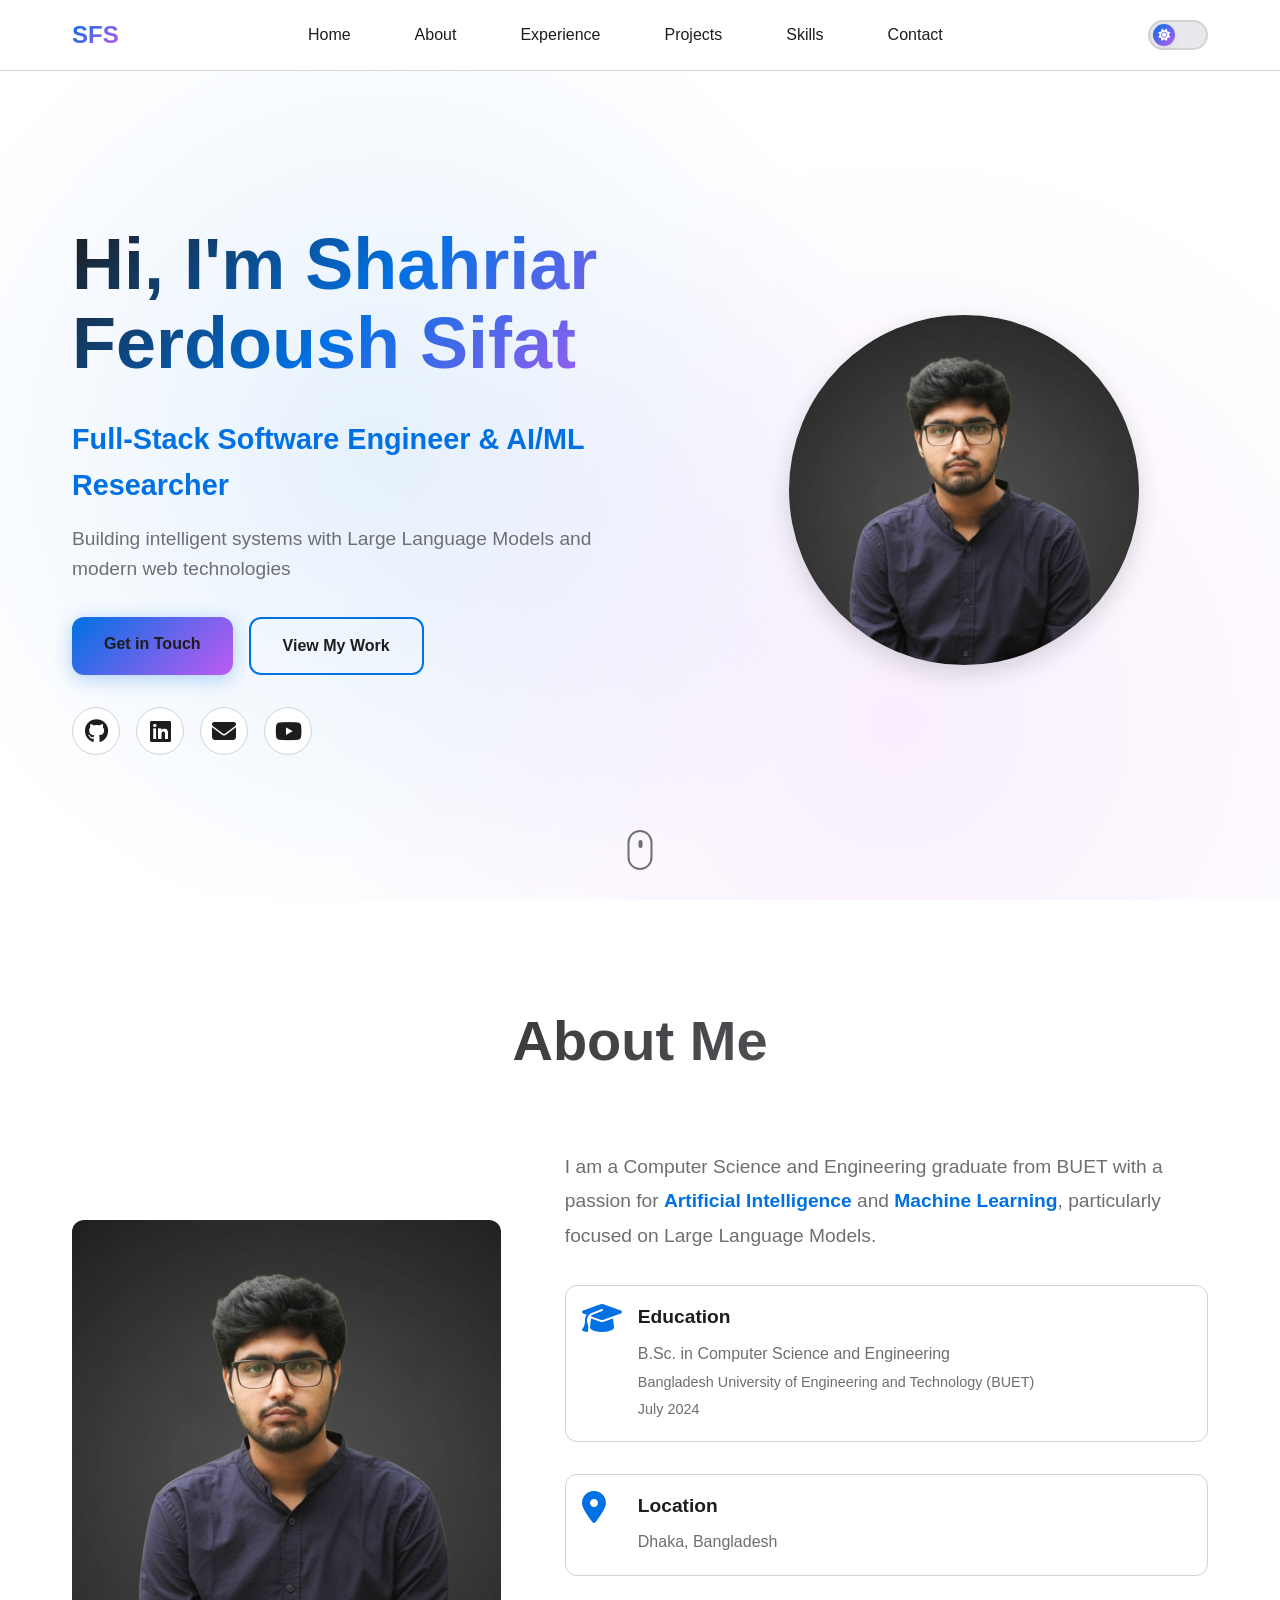
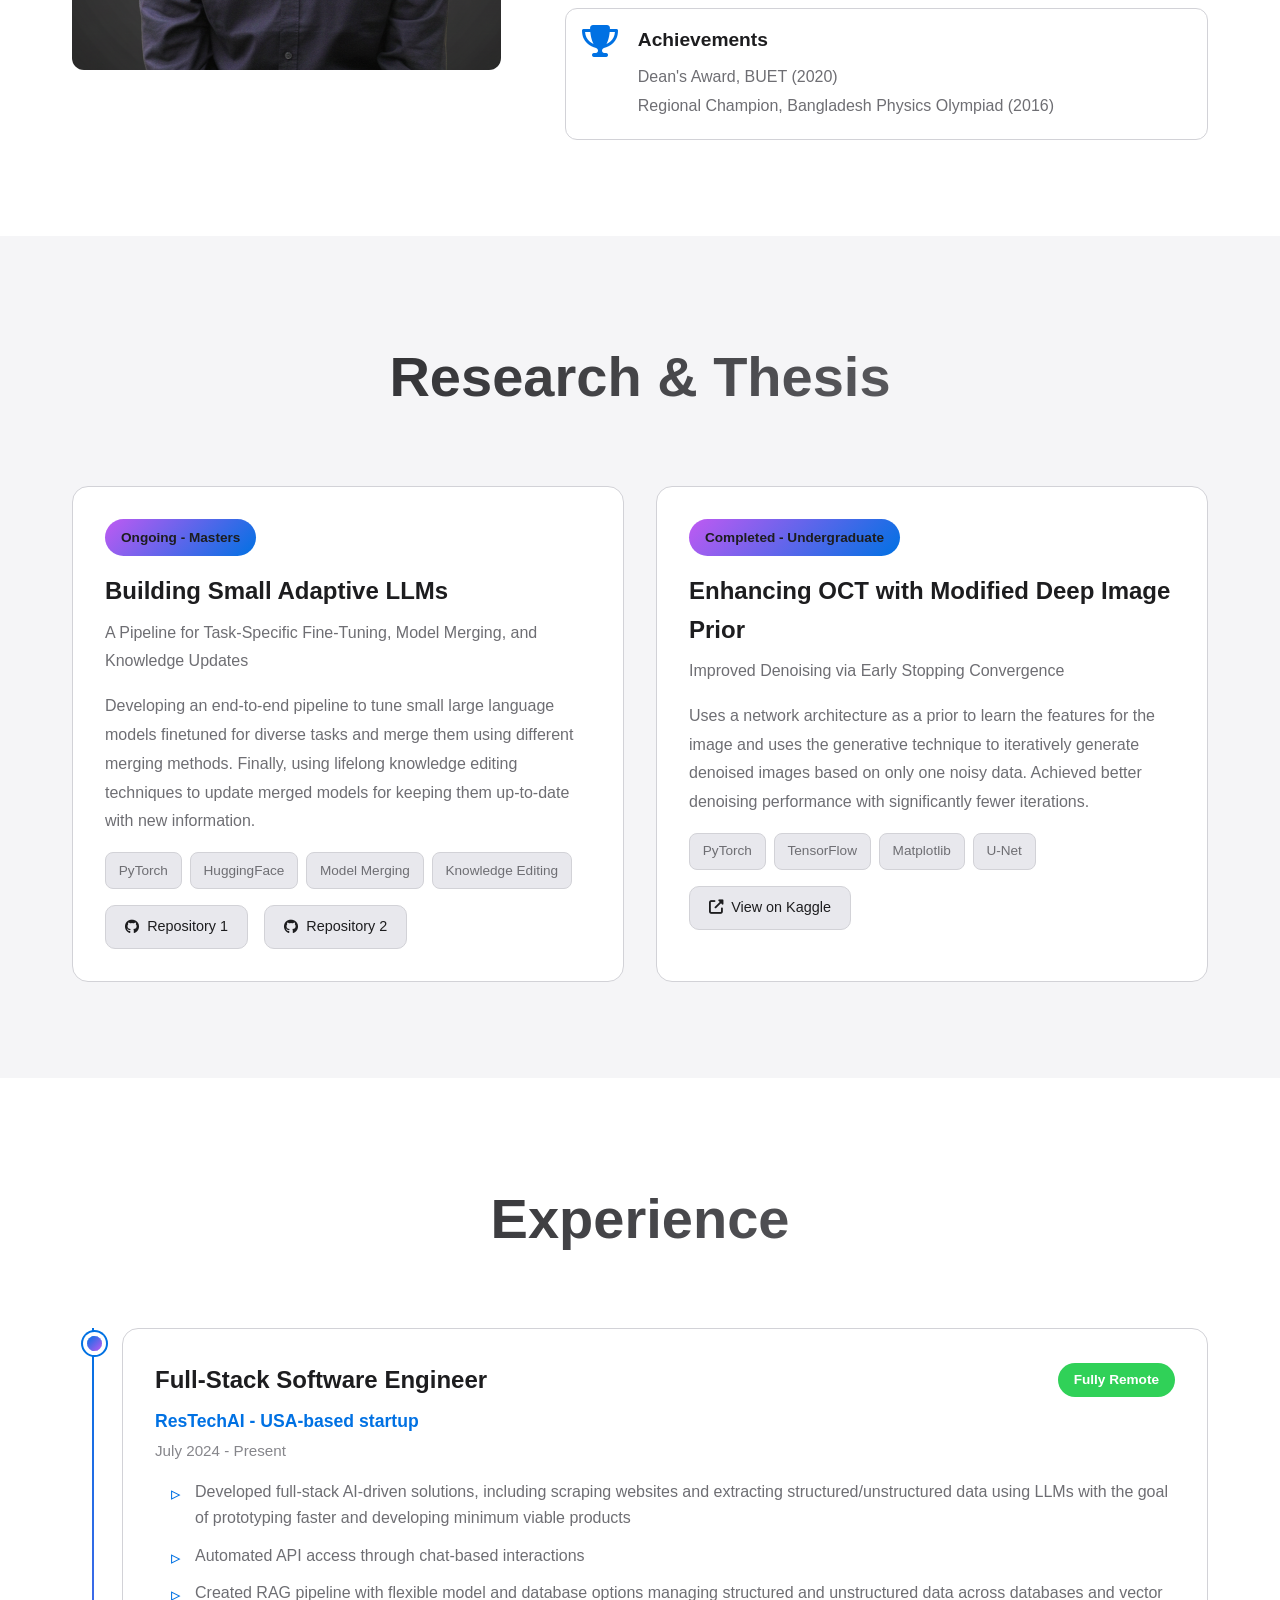
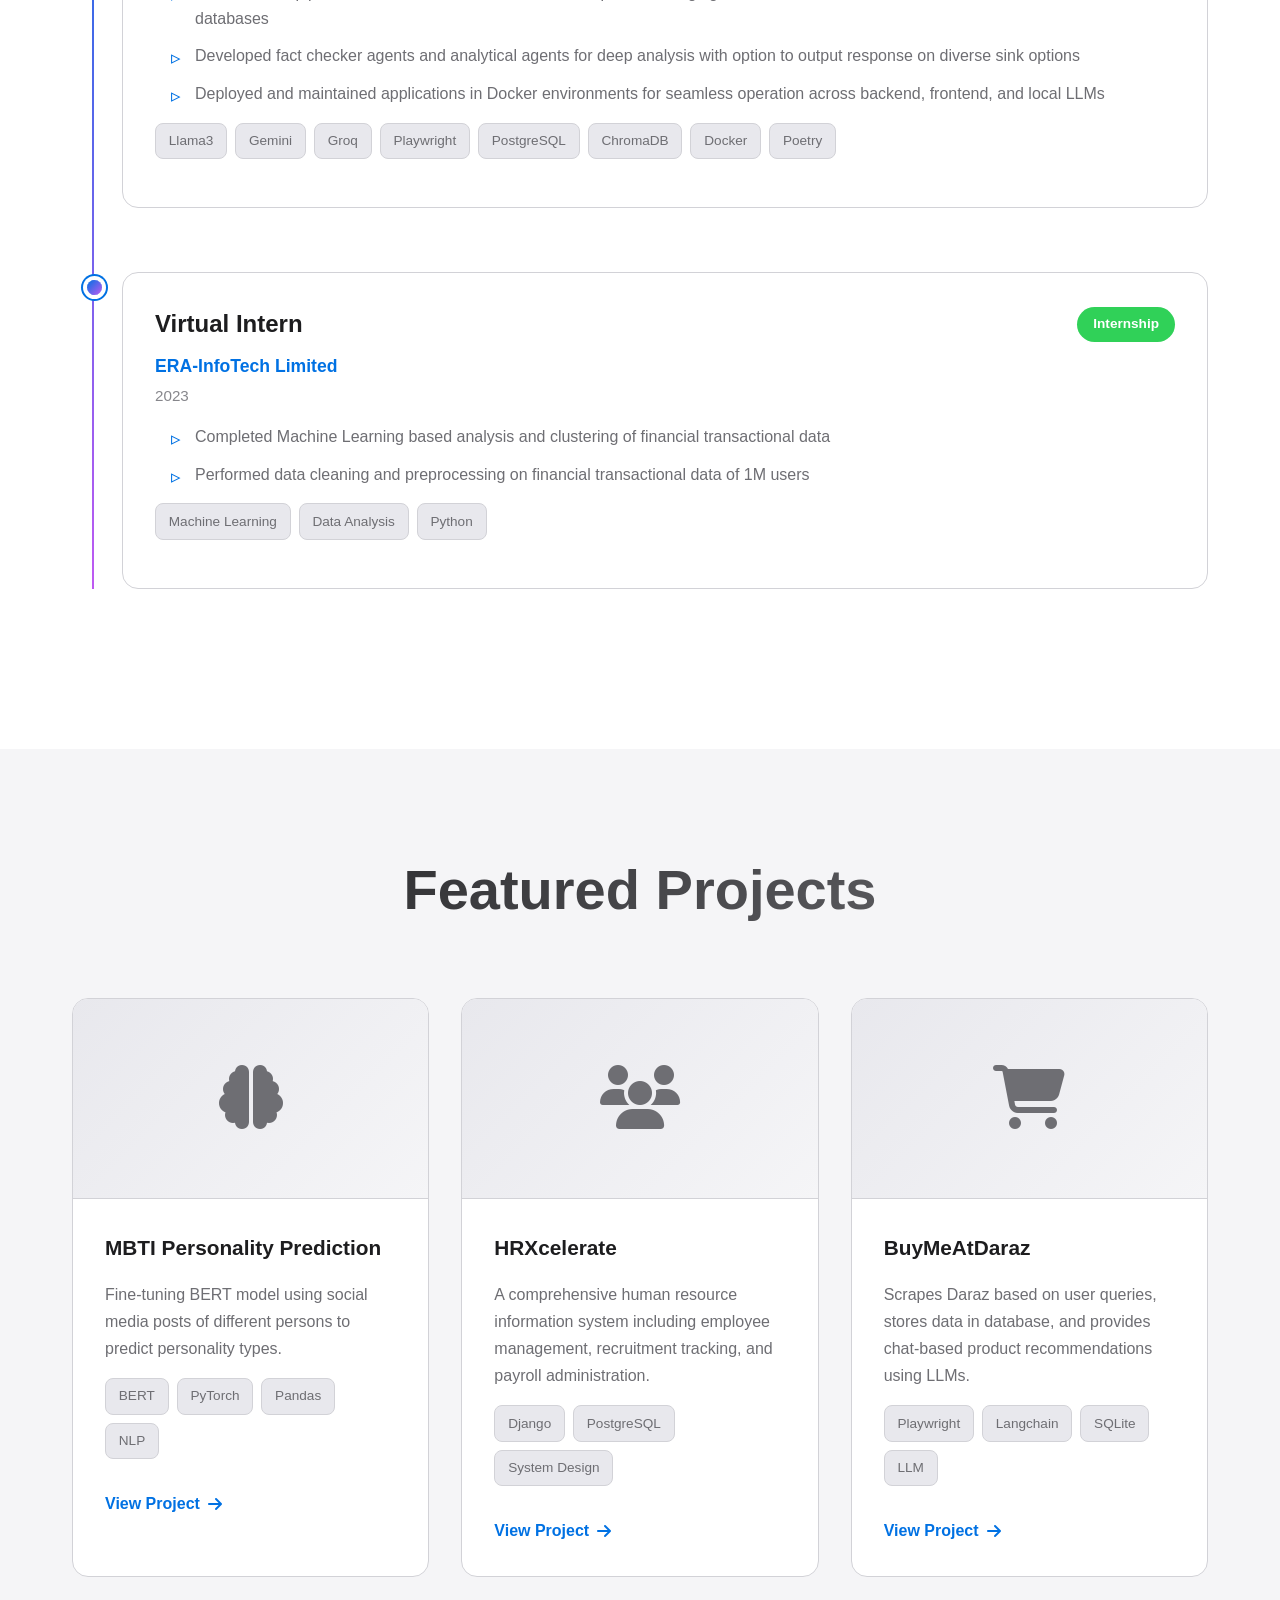
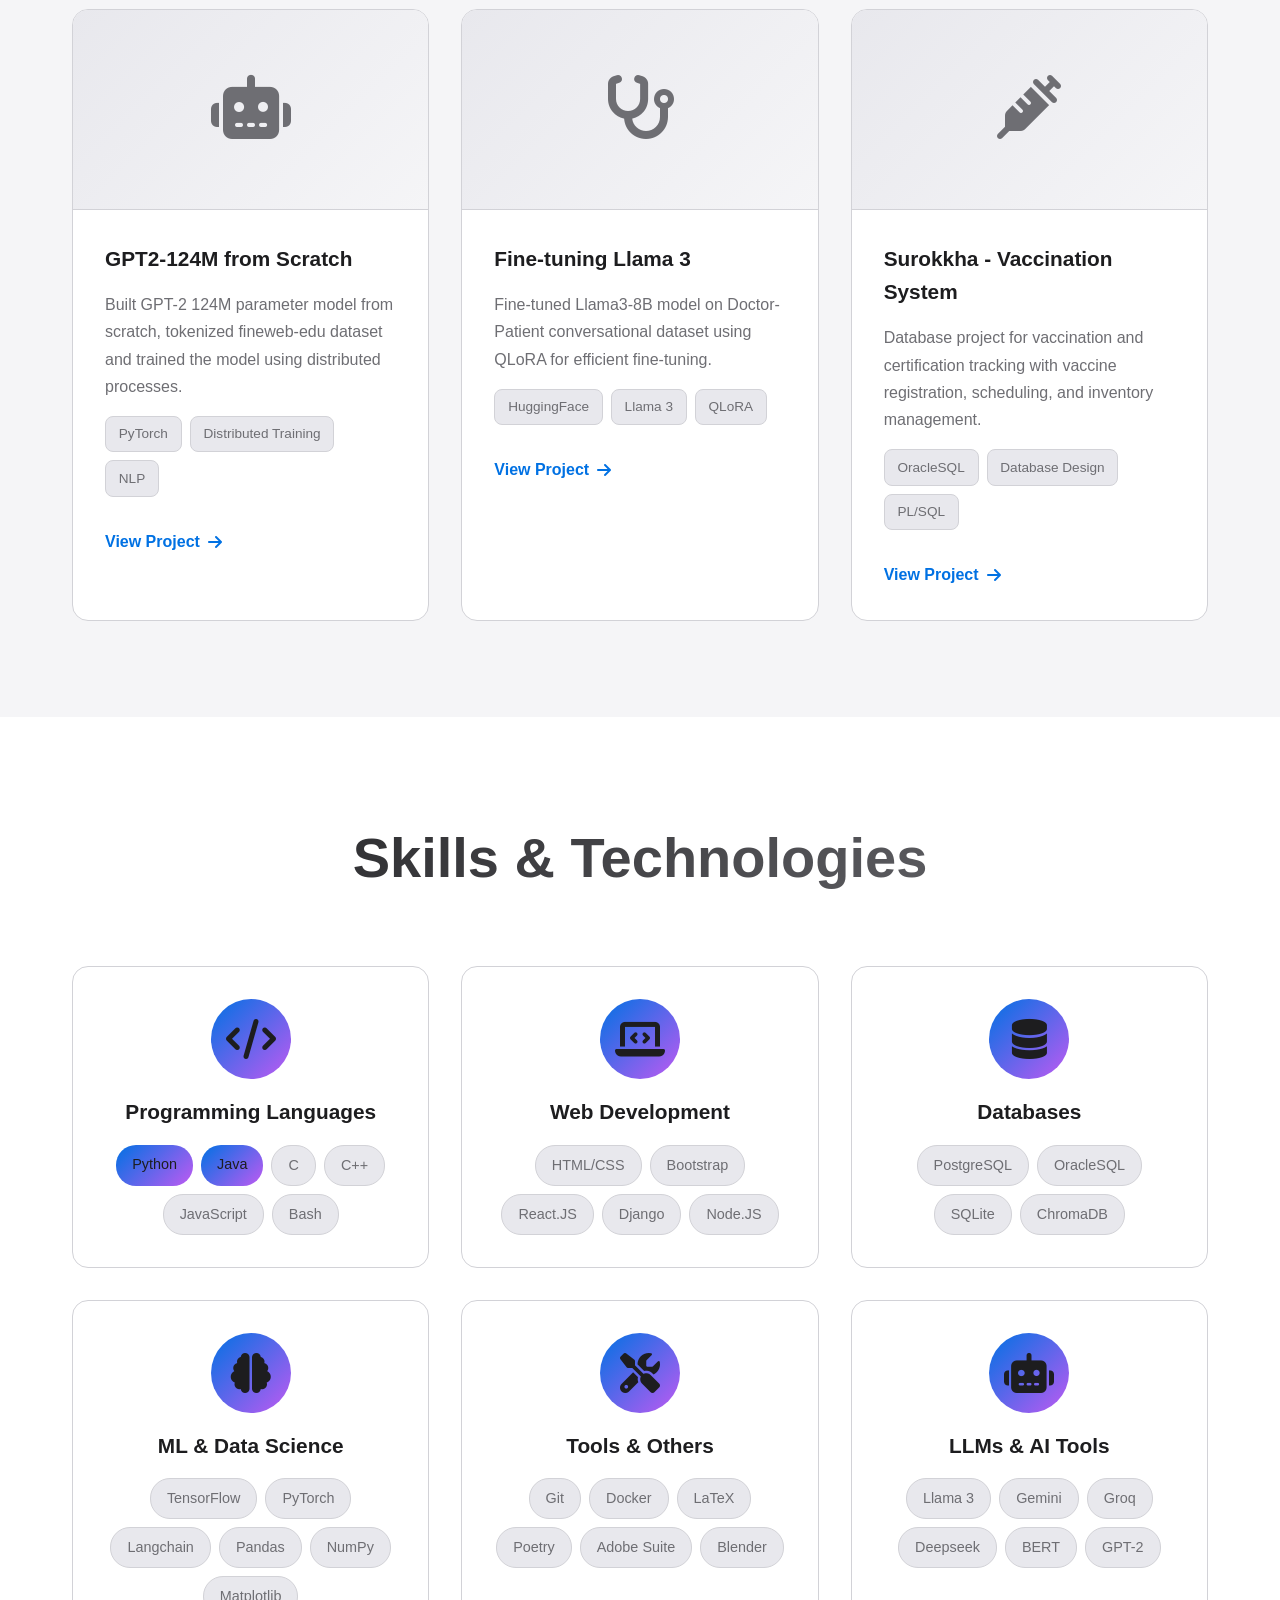
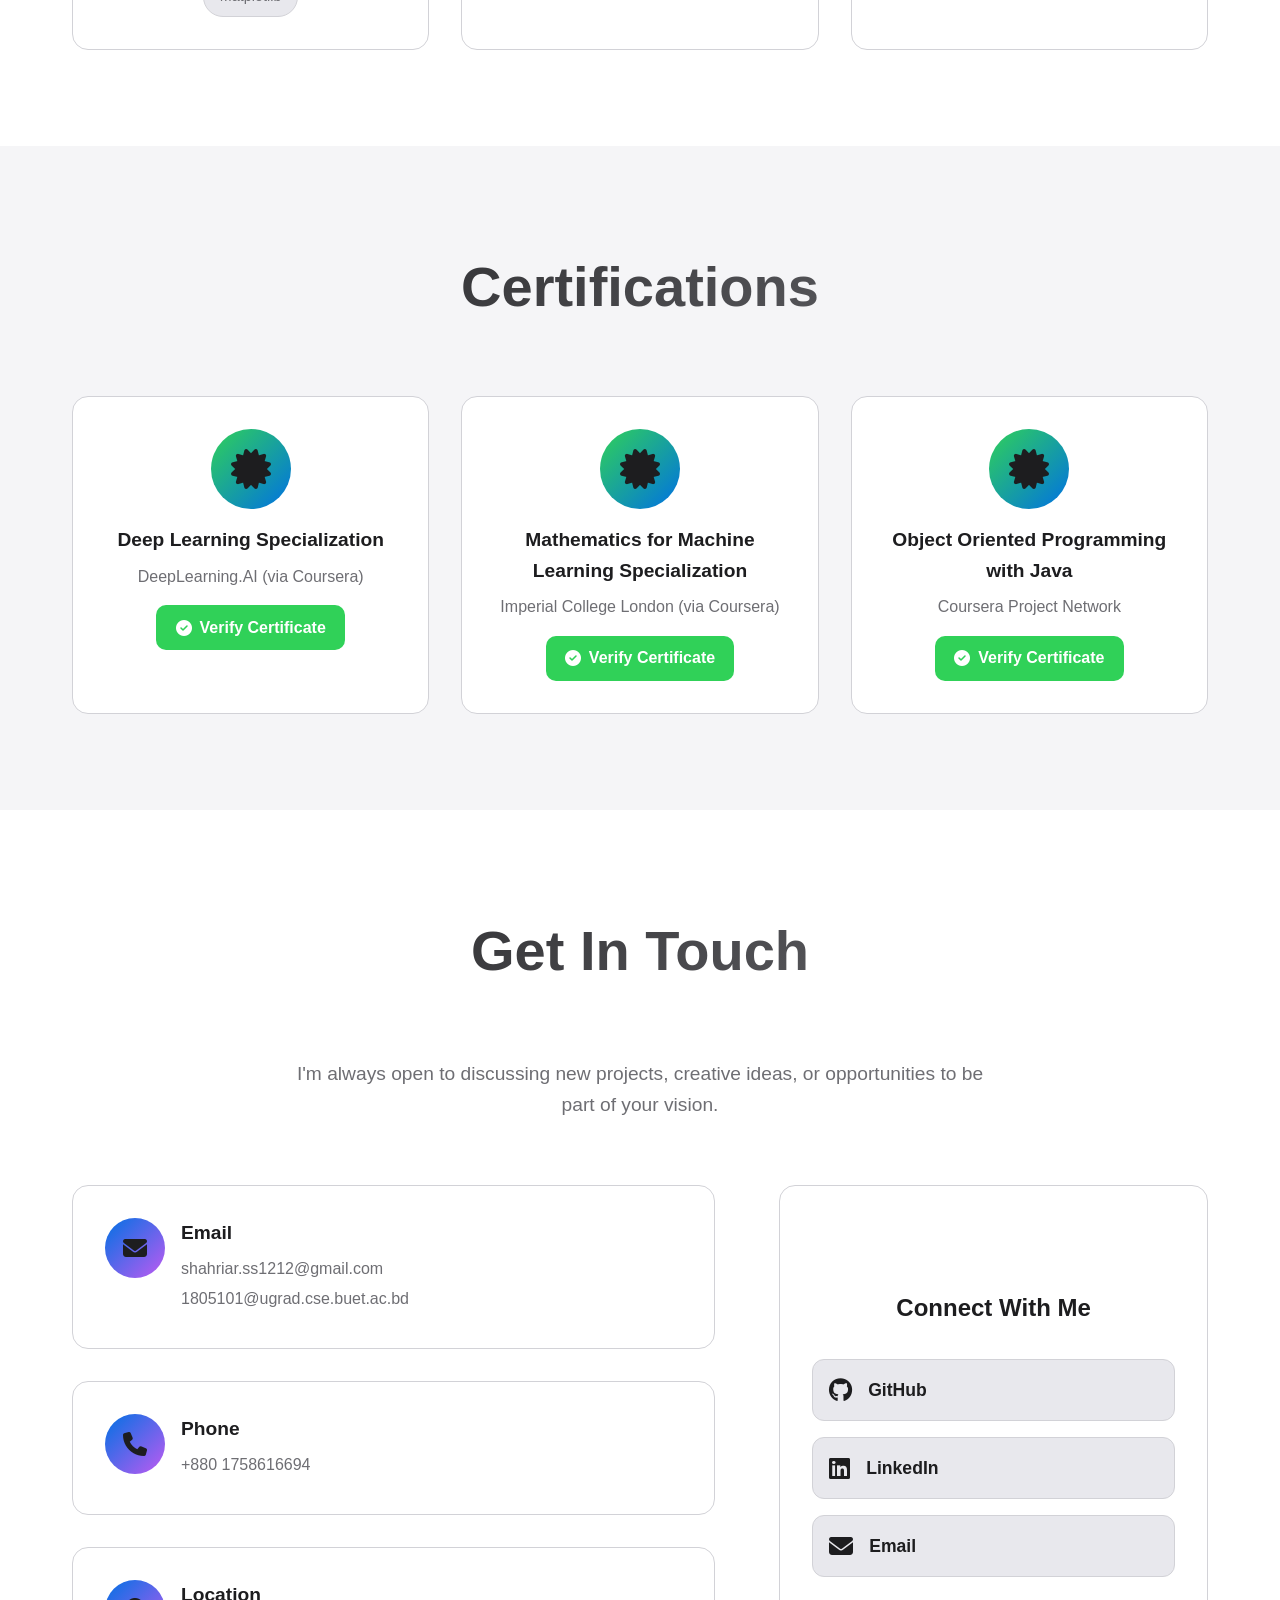
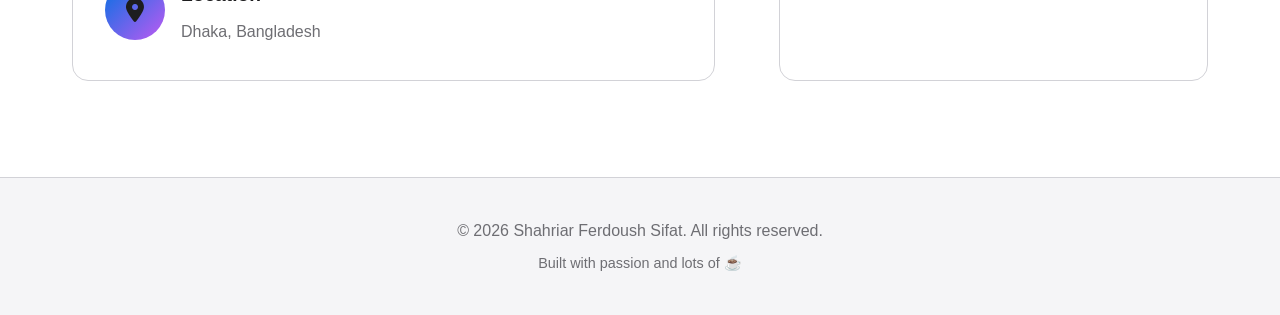
==== commit 4097d9ca: "edge browser fix" ====
--- a/index.html
+++ b/index.html
@@ -99,6 +99,8 @@
             src="images/profile/hero-profile.png"
             alt="Shahriar Ferdoush Sifat"
             class="profile-image"
+            width="350"
+            height="350"
             loading="lazy"
           />
         </div>
@@ -118,6 +120,8 @@
               src="images/profile/hero-profile.png"
               alt="Shahriar Ferdoush Sifat"
               class="profile-image-large"
+              width="450"
+              height="450"
               loading="lazy"
             />
           </div>
--- a/css/style.css
+++ b/css/style.css
@@ -2,21 +2,42 @@
 .profile-image {
   width: 100%;
   max-width: 350px;
+  height: auto;
   aspect-ratio: 1 / 1;
   border-radius: 50%;
   object-fit: cover;
   display: block;
   box-shadow: 0 8px 24px rgba(0, 0, 0, 0.15);
   margin: 0 auto;
-}
+  /* Fallback for browsers that don't support aspect-ratio */
+  min-height: 350px;
+}
+
+/* Support for browsers without aspect-ratio */
+@supports not (aspect-ratio: 1 / 1) {
+  .profile-image {
+    height: 350px;
+  }
+}
+
 .profile-image-large {
   width: 100%;
   max-width: 450px;
+  height: auto;
   aspect-ratio: 1 / 1;
   border-radius: 12px;
   object-fit: cover;
   display: block;
   margin: 0 auto;
+  /* Fallback for browsers that don't support aspect-ratio */
+  min-height: 450px;
+}
+
+/* Support for browsers without aspect-ratio */
+@supports not (aspect-ratio: 1 / 1) {
+  .profile-image-large {
+    height: 450px;
+  }
 }
 /* ===================================
    CSS Variables - Modern Apple-Inspired Theme
@@ -454,6 +475,9 @@
   justify-content: center;
   align-items: center;
   animation: fadeInRight 1s ease;
+  max-width: 350px;
+  width: 100%;
+  margin: 0 auto;
 }
 
 .profile-placeholder {
@@ -516,6 +540,9 @@
 .about-image {
   display: flex;
   justify-content: center;
+  max-width: 450px;
+  width: 100%;
+  margin: 0 auto;
 }
 
 .profile-placeholder-large {
@@ -1258,6 +1285,17 @@
 
   .hero-image {
     order: -1;
+  }
+
+  .profile-image {
+    max-width: 280px;
+    min-height: 280px;
+  }
+
+  @supports not (aspect-ratio: 1 / 1) {
+    .profile-image {
+      height: 280px;
+    }
   }
 
   .profile-placeholder {
@@ -1367,6 +1405,17 @@
     left: -23px;
   }
 
+  .profile-image-large {
+    max-width: 250px;
+    min-height: 250px;
+  }
+
+  @supports not (aspect-ratio: 1 / 1) {
+    .profile-image-large {
+      height: 250px;
+    }
+  }
+
   .profile-placeholder-large {
     width: 250px;
     height: 250px;
@@ -1379,6 +1428,17 @@
     font-size: 2rem;
   }
 
+  .profile-image {
+    max-width: 200px;
+    min-height: 200px;
+  }
+
+  @supports not (aspect-ratio: 1 / 1) {
+    .profile-image {
+      height: 200px;
+    }
+  }
+
   .profile-placeholder {
     width: 200px;
     height: 200px;
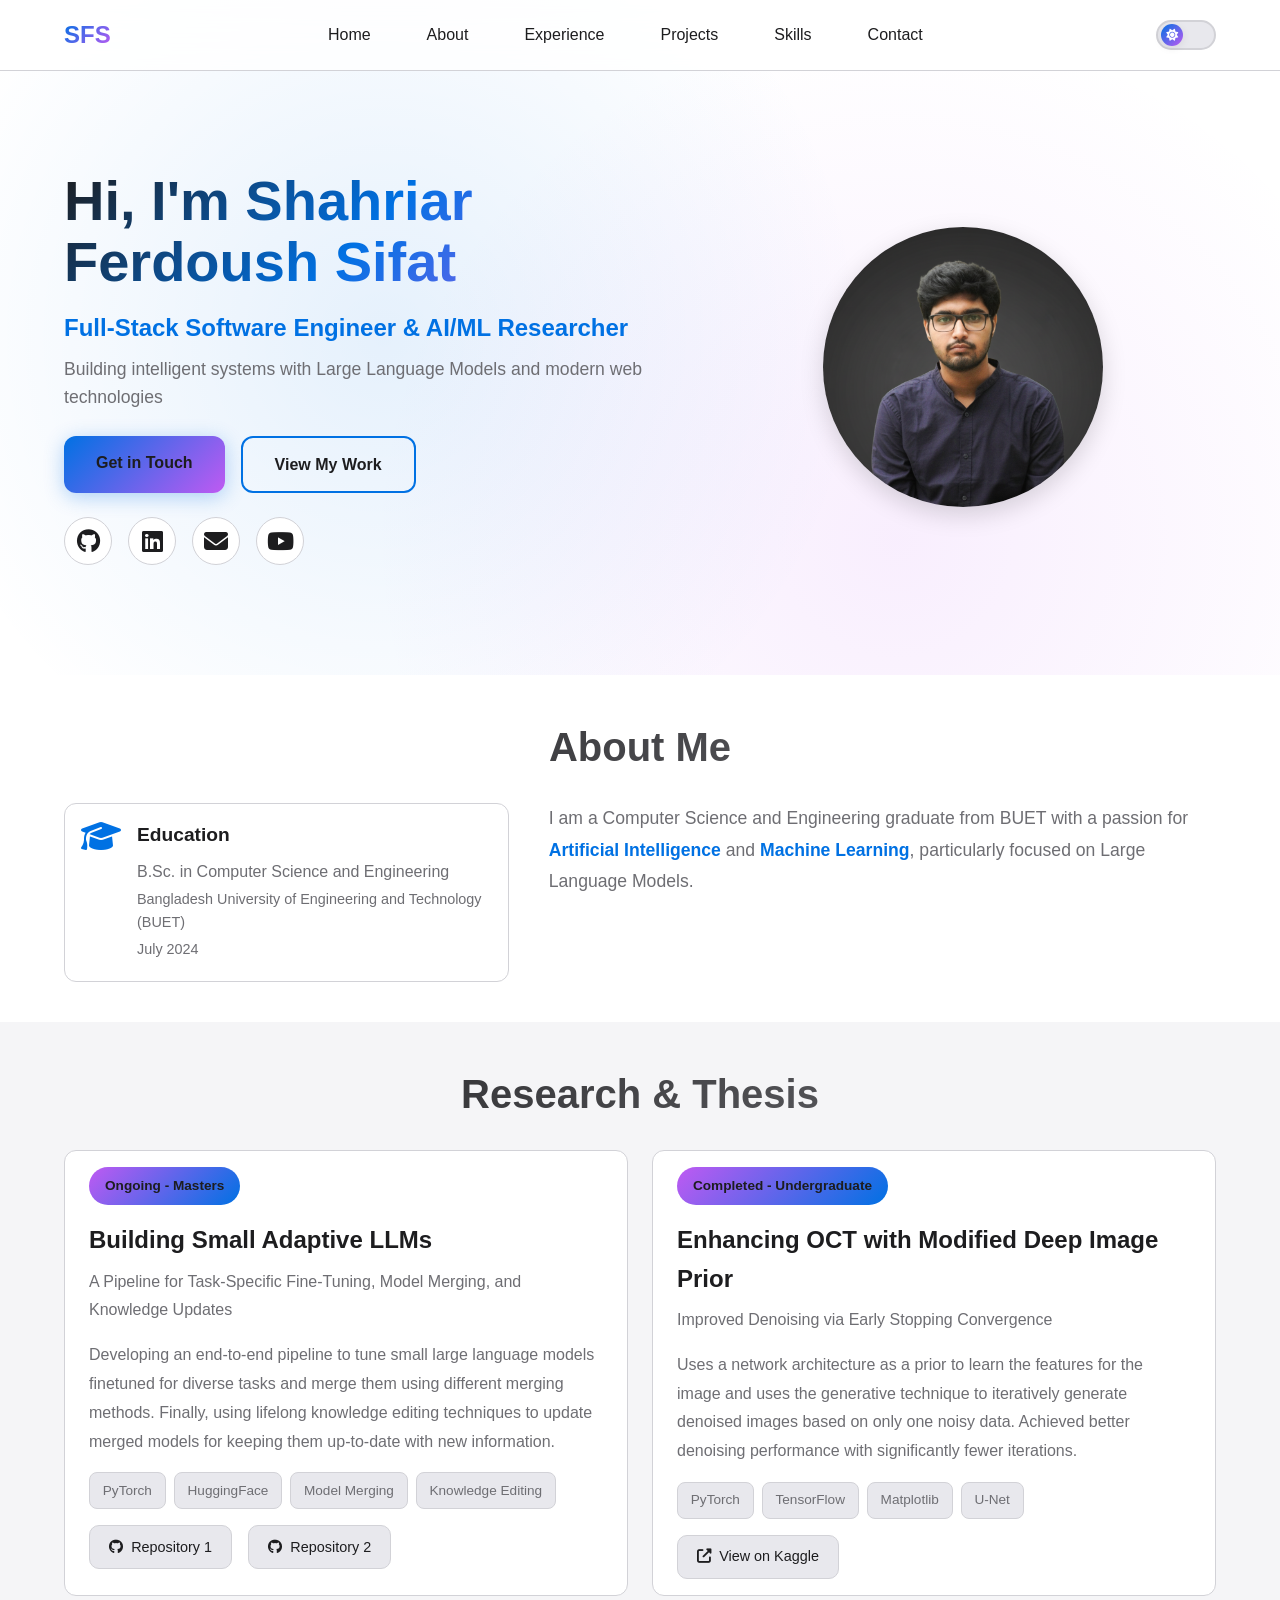
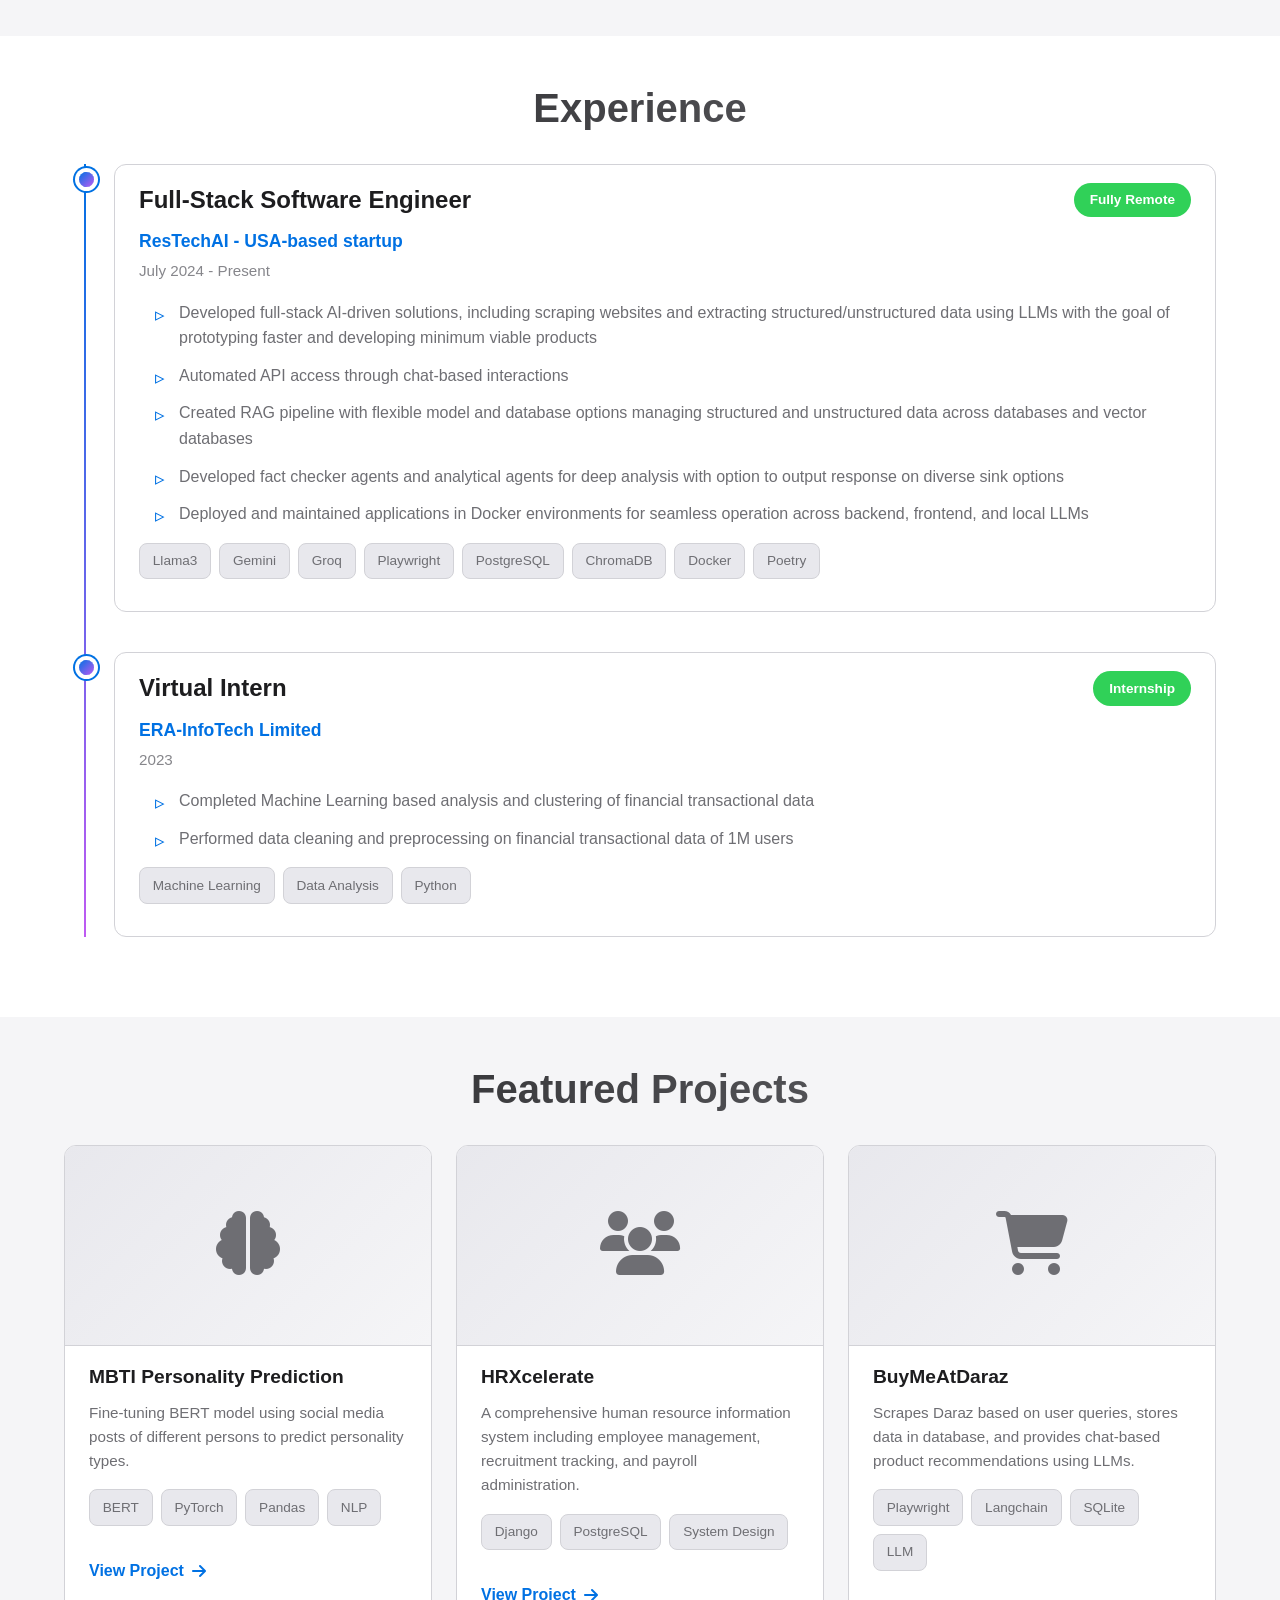
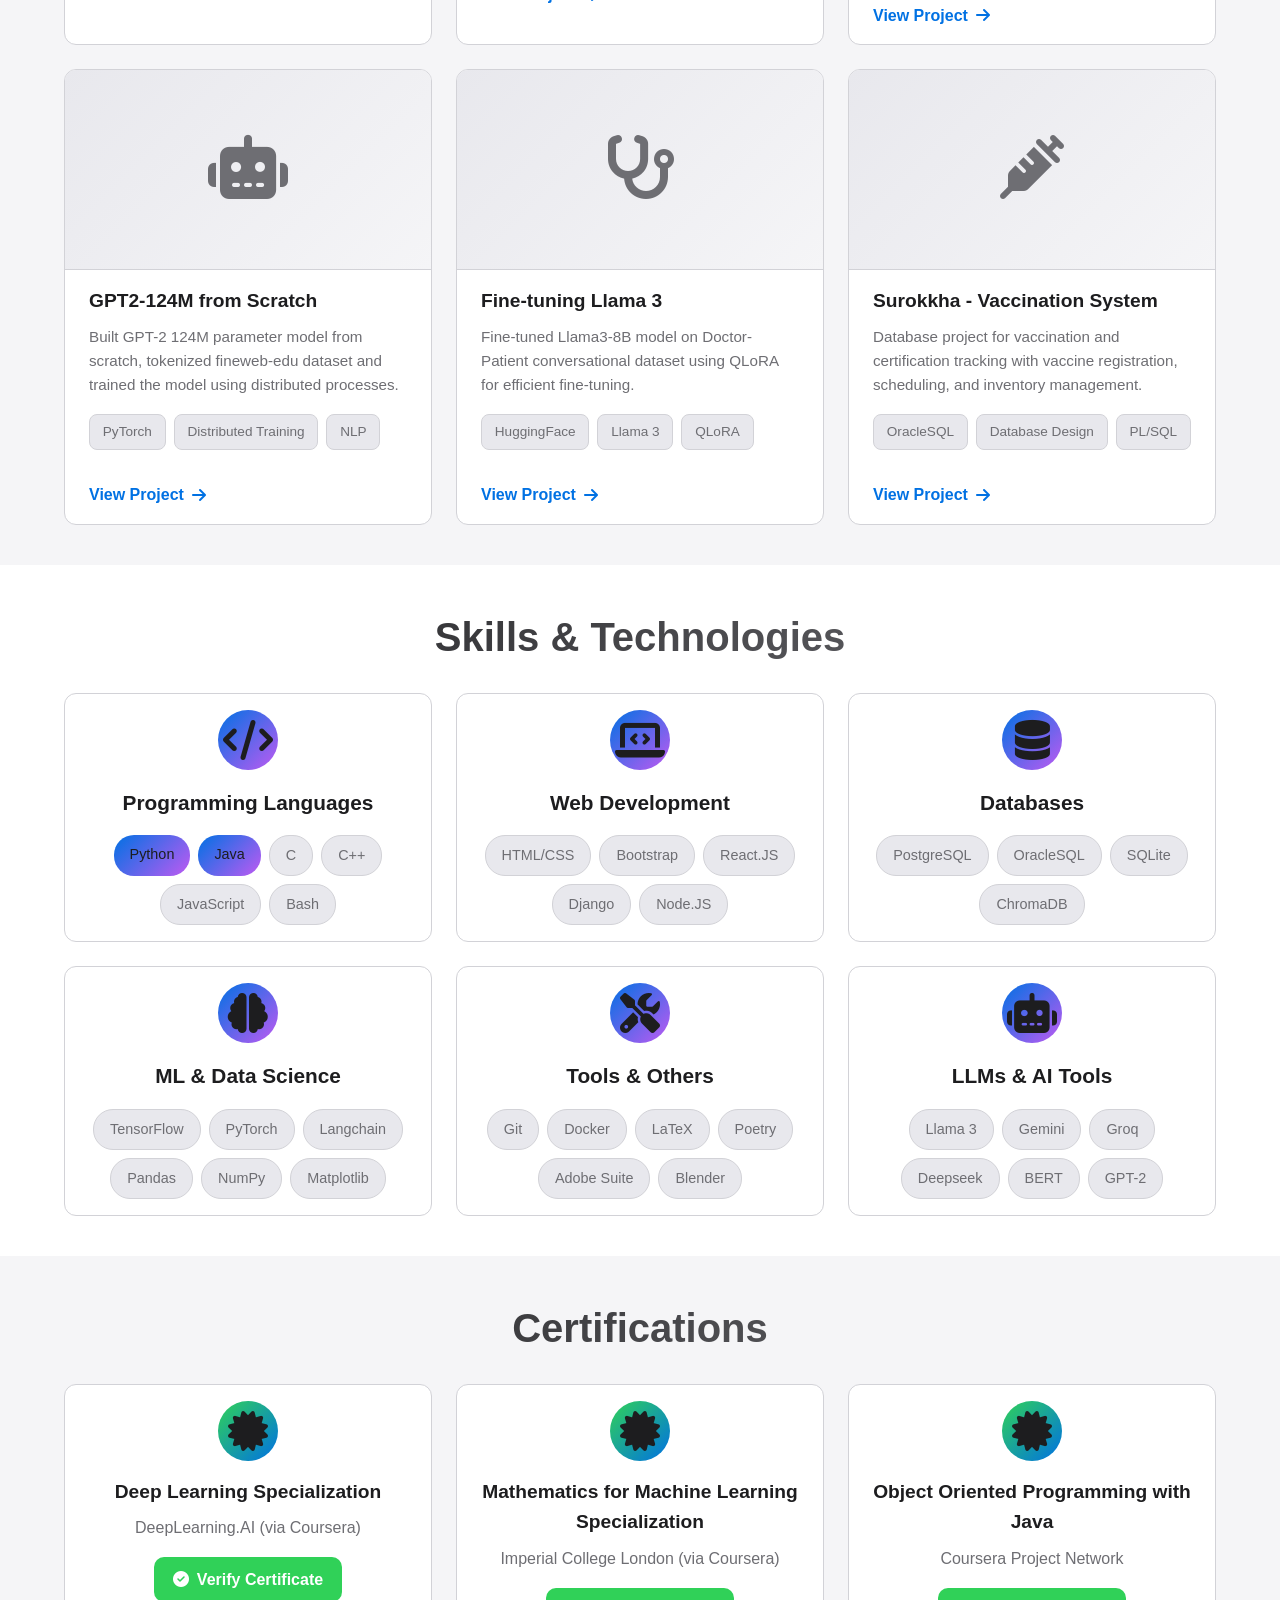
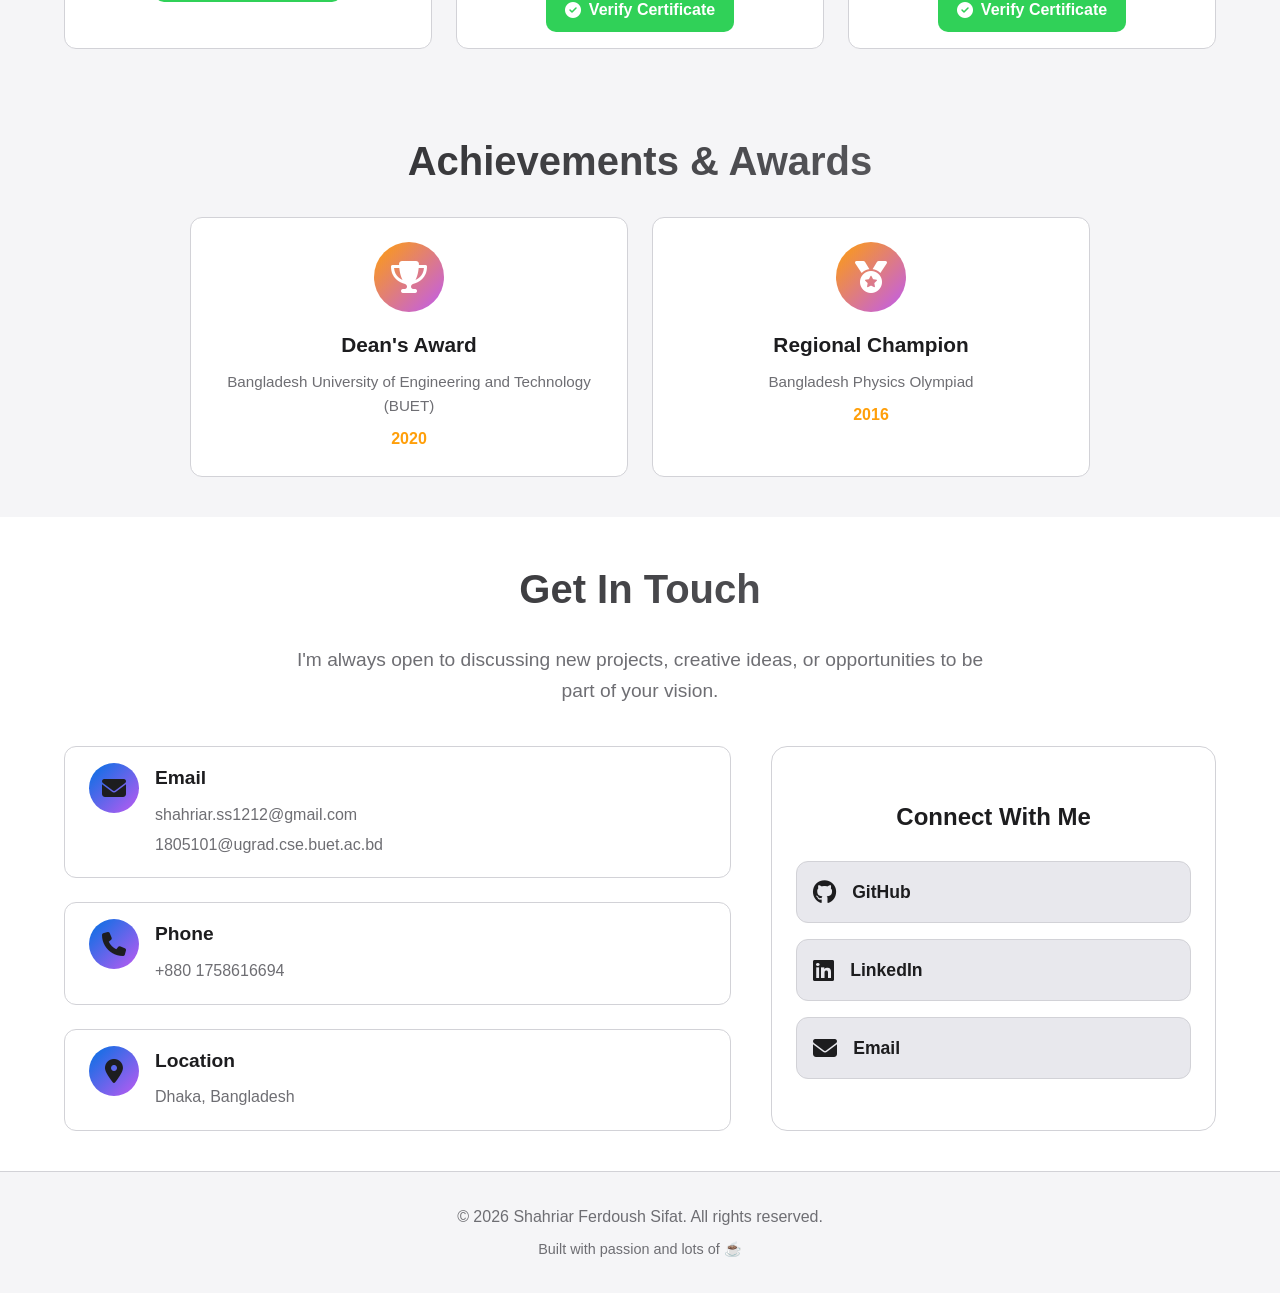
==== commit 020752ac: "compact design" ====
--- a/index.html
+++ b/index.html
@@ -99,8 +99,8 @@
             src="images/profile/hero-profile.png"
             alt="Shahriar Ferdoush Sifat"
             class="profile-image"
-            width="350"
-            height="350"
+            width="280"
+            height="280"
             loading="lazy"
           />
         </div>
@@ -115,25 +115,19 @@
       <div class="container">
         <h2 class="section-title">About Me</h2>
         <div class="about-content">
-          <div class="about-image">
-            <img
-              src="images/profile/hero-profile.png"
-              alt="Shahriar Ferdoush Sifat"
-              class="profile-image-large"
-              width="450"
-              height="450"
-              loading="lazy"
-            />
-          </div>
-          <div class="about-text">
-            <p class="about-intro">
-              I am a Computer Science and Engineering graduate from BUET with a
-              passion for
-              <strong>Artificial Intelligence</strong> and
-              <strong>Machine Learning</strong>, particularly focused on Large
-              Language Models.
-            </p>
-            <div class="about-details">
+          <div class="about-left">
+            <!-- <div class="about-image">
+              <img
+                src="images/profile/hero-profile.png"
+                alt="Shahriar Ferdoush Sifat"
+                class="profile-image-large"
+                width="350"
+                height="350"
+                loading="lazy"
+              />
+            </div> -->
+
+            <div class="about-education">
               <div class="detail-item">
                 <i class="fas fa-graduation-cap"></i>
                 <div>
@@ -145,22 +139,17 @@
                   <p class="detail-sub">July 2024</p>
                 </div>
               </div>
-              <div class="detail-item">
-                <i class="fas fa-map-marker-alt"></i>
-                <div>
-                  <h3>Location</h3>
-                  <p>Dhaka, Bangladesh</p>
-                </div>
-              </div>
-              <div class="detail-item">
-                <i class="fas fa-trophy"></i>
-                <div>
-                  <h3>Achievements</h3>
-                  <p>Dean's Award, BUET (2020)</p>
-                  <p>Regional Champion, Bangladesh Physics Olympiad (2016)</p>
-                </div>
-              </div>
-            </div>
+            </div>
+          </div>
+
+          <div class="about-text">
+            <p class="about-intro">
+              I am a Computer Science and Engineering graduate from BUET with a
+              passion for <strong>Artificial Intelligence</strong> and
+              <strong>Machine Learning</strong>, particularly focused on Large
+              Language Models.
+            </p>
+            <!-- Add more content here as needed -->
           </div>
         </div>
       </div>
@@ -640,6 +629,33 @@
       </div>
     </section>
 
+    <!-- Achievements Section -->
+    <section id="achievements" class="achievements section section-dark">
+      <div class="container">
+        <h2 class="section-title">Achievements & Awards</h2>
+        <div class="achievements-grid">
+          <div class="achievement-card">
+            <div class="achievement-icon">
+              <i class="fas fa-trophy"></i>
+            </div>
+            <h3>Dean's Award</h3>
+            <p class="achievement-org">
+              Bangladesh University of Engineering and Technology (BUET)
+            </p>
+            <p class="achievement-year">2020</p>
+          </div>
+          <div class="achievement-card">
+            <div class="achievement-icon">
+              <i class="fas fa-medal"></i>
+            </div>
+            <h3>Regional Champion</h3>
+            <p class="achievement-org">Bangladesh Physics Olympiad</p>
+            <p class="achievement-year">2016</p>
+          </div>
+        </div>
+      </div>
+    </section>
+
     <!-- Contact Section -->
     <section id="contact" class="contact section">
       <div class="container">
--- a/css/style.css
+++ b/css/style.css
@@ -1,7 +1,7 @@
 /* Responsive profile images for hero and about sections */
 .profile-image {
   width: 100%;
-  max-width: 350px;
+  max-width: 280px;
   height: auto;
   aspect-ratio: 1 / 1;
   border-radius: 50%;
@@ -10,19 +10,19 @@
   box-shadow: 0 8px 24px rgba(0, 0, 0, 0.15);
   margin: 0 auto;
   /* Fallback for browsers that don't support aspect-ratio */
-  min-height: 350px;
+  min-height: 280px;
 }
 
 /* Support for browsers without aspect-ratio */
 @supports not (aspect-ratio: 1 / 1) {
   .profile-image {
-    height: 350px;
+    height: 280px;
   }
 }
 
 .profile-image-large {
   width: 100%;
-  max-width: 450px;
+  max-width: 350px;
   height: auto;
   aspect-ratio: 1 / 1;
   border-radius: 12px;
@@ -30,13 +30,13 @@
   display: block;
   margin: 0 auto;
   /* Fallback for browsers that don't support aspect-ratio */
-  min-height: 450px;
+  min-height: 350px;
 }
 
 /* Support for browsers without aspect-ratio */
 @supports not (aspect-ratio: 1 / 1) {
   .profile-image-large {
-    height: 450px;
+    height: 350px;
   }
 }
 /* ===================================
@@ -67,12 +67,12 @@
   --shadow-md: 0 4px 16px rgba(0, 0, 0, 0.12);
   --shadow-lg: 0 8px 32px rgba(0, 0, 0, 0.16);
 
-  /* Spacing */
+  /* Spacing - Optimized for academic scanning */
   --spacing-xs: 0.5rem;
   --spacing-sm: 1rem;
-  --spacing-md: 2rem;
-  --spacing-lg: 4rem;
-  --spacing-xl: 6rem;
+  --spacing-md: 1.5rem;
+  --spacing-lg: 2.5rem;
+  --spacing-xl: 3.5rem;
 
   /* Typography */
   --font-primary: -apple-system, BlinkMacSystemFont, "Segoe UI", Roboto,
@@ -154,7 +154,7 @@
 }
 
 .section {
-  padding: var(--spacing-xl) 0;
+  padding: var(--spacing-lg) 0;
 }
 
 .section-dark {
@@ -162,10 +162,10 @@
 }
 
 .section-title {
-  font-size: clamp(2rem, 5vw, 3.5rem);
+  font-size: clamp(1.75rem, 4vw, 2.5rem);
   font-weight: 700;
   text-align: center;
-  margin-bottom: var(--spacing-lg);
+  margin-bottom: var(--spacing-md);
   background: linear-gradient(
     135deg,
     var(--text-primary) 0%,
@@ -320,16 +320,16 @@
 }
 
 /* ===================================
-   Hero Section
+   Hero Section - Compact Design
    =================================== */
 .hero {
-  min-height: 100vh;
+  min-height: 75vh;
   display: flex;
   align-items: center;
   justify-content: center;
   position: relative;
   overflow: hidden;
-  padding-top: 80px;
+  padding: 100px 0 var(--spacing-lg) 0;
 }
 
 .hero-overlay {
@@ -365,10 +365,10 @@
 }
 
 .hero-title {
-  font-size: clamp(2.5rem, 6vw, 4.5rem);
+  font-size: clamp(2rem, 5vw, 3.5rem);
   font-weight: 800;
   line-height: 1.1;
-  margin-bottom: var(--spacing-md);
+  margin-bottom: var(--spacing-sm);
 }
 
 .typing-text {
@@ -385,14 +385,14 @@
 }
 
 .hero-subtitle {
-  font-size: clamp(1.2rem, 3vw, 1.8rem);
+  font-size: clamp(1.1rem, 2.5vw, 1.5rem);
   color: var(--accent-blue);
-  margin-bottom: var(--spacing-sm);
+  margin-bottom: var(--spacing-xs);
   font-weight: 600;
 }
 
 .hero-description {
-  font-size: clamp(1rem, 2vw, 1.2rem);
+  font-size: clamp(0.95rem, 1.8vw, 1.1rem);
   color: var(--text-secondary);
   margin-bottom: var(--spacing-md);
   max-width: 600px;
@@ -475,7 +475,7 @@
   justify-content: center;
   align-items: center;
   animation: fadeInRight 1s ease;
-  max-width: 350px;
+  max-width: 280px;
   width: 100%;
   margin: 0 auto;
 }
@@ -499,11 +499,7 @@
 }
 
 .scroll-indicator {
-  position: absolute;
-  bottom: 30px;
-  left: 50%;
-  transform: translateX(-50%);
-  animation: bounce 2s infinite;
+  display: none; /* Hidden for more compact design */
 }
 
 .mouse {
@@ -534,15 +530,27 @@
   display: grid;
   grid-template-columns: 1fr 1.5fr;
   gap: var(--spacing-lg);
-  align-items: center;
+  align-items: start;
+}
+
+.about-left {
+  display: flex;
+  flex-direction: column;
+  gap: var(--spacing-md);
 }
 
 .about-image {
   display: flex;
   justify-content: center;
-  max-width: 450px;
+  max-width: 350px;
   width: 100%;
   margin: 0 auto;
+}
+
+.about-education {
+  display: flex;
+  flex-direction: column;
+  gap: var(--spacing-sm);
 }
 
 .profile-placeholder-large {
@@ -563,11 +571,23 @@
   box-shadow: var(--shadow-lg);
 }
 
+.about-text {
+  display: flex;
+  flex-direction: column;
+  justify-content: flex-start;
+}
+
+.about-heading {
+  font-size: 1.8rem;
+  font-weight: 700;
+  color: var(--accent-blue);
+  margin-bottom: var(--spacing-sm);
+}
+
 .about-intro {
-  font-size: 1.2rem;
+  font-size: 1.1rem;
   line-height: 1.8;
   color: var(--text-secondary);
-  margin-bottom: var(--spacing-md);
 }
 
 .about-intro strong {
@@ -629,15 +649,15 @@
 .research-card {
   background-color: var(--bg-card);
   border: 1px solid var(--border-color);
-  border-radius: 16px;
-  padding: var(--spacing-md);
+  border-radius: 12px;
+  padding: var(--spacing-sm) var(--spacing-md);
   transition: all var(--transition-medium);
   position: relative;
 }
 
 .research-card:hover {
-  transform: translateY(-8px);
-  box-shadow: var(--shadow-lg);
+  transform: translateY(-4px);
+  box-shadow: var(--shadow-md);
   border-color: var(--accent-purple);
 }
 
@@ -766,13 +786,13 @@
 .timeline-content {
   background-color: var(--bg-card);
   border: 1px solid var(--border-color);
-  border-radius: 16px;
-  padding: var(--spacing-md);
+  border-radius: 12px;
+  padding: var(--spacing-sm) var(--spacing-md);
   transition: all var(--transition-medium);
 }
 
 .timeline-content:hover {
-  transform: translateX(10px);
+  transform: translateX(8px);
   border-color: var(--accent-blue);
   box-shadow: var(--shadow-md);
 }
@@ -845,14 +865,14 @@
 .project-card {
   background-color: var(--bg-card);
   border: 1px solid var(--border-color);
-  border-radius: 16px;
+  border-radius: 12px;
   overflow: hidden;
   transition: all var(--transition-medium);
 }
 
 .project-card:hover {
-  transform: translateY(-10px);
-  box-shadow: var(--shadow-lg);
+  transform: translateY(-4px);
+  box-shadow: var(--shadow-md);
   border-color: var(--accent-blue);
 }
 
@@ -882,19 +902,20 @@
 }
 
 .project-content {
-  padding: var(--spacing-md);
+  padding: var(--spacing-sm) var(--spacing-md);
 }
 
 .project-content h3 {
-  font-size: 1.3rem;
-  margin-bottom: var(--spacing-sm);
+  font-size: 1.2rem;
+  margin-bottom: var(--spacing-xs);
   color: var(--text-primary);
 }
 
 .project-content p {
   color: var(--text-secondary);
-  line-height: 1.7;
-  margin-bottom: var(--spacing-sm);
+  line-height: 1.6;
+  margin-bottom: var(--spacing-xs);
+  font-size: 0.95rem;
 }
 
 .project-link {
@@ -931,21 +952,21 @@
 .skill-category {
   background-color: var(--bg-card);
   border: 1px solid var(--border-color);
-  border-radius: 16px;
-  padding: var(--spacing-md);
+  border-radius: 12px;
+  padding: var(--spacing-sm) var(--spacing-md);
   text-align: center;
   transition: all var(--transition-medium);
 }
 
 .skill-category:hover {
-  transform: translateY(-8px);
+  transform: translateY(-4px);
   border-color: var(--accent-blue);
   box-shadow: var(--shadow-md);
 }
 
 .skill-icon {
-  width: 80px;
-  height: 80px;
+  width: 60px;
+  height: 60px;
   margin: 0 auto var(--spacing-sm);
   border-radius: 50%;
   background: linear-gradient(
@@ -1011,21 +1032,21 @@
 .cert-card {
   background-color: var(--bg-card);
   border: 1px solid var(--border-color);
-  border-radius: 16px;
-  padding: var(--spacing-md);
+  border-radius: 12px;
+  padding: var(--spacing-sm) var(--spacing-md);
   text-align: center;
   transition: all var(--transition-medium);
 }
 
 .cert-card:hover {
-  transform: translateY(-8px);
+  transform: translateY(-4px);
   border-color: var(--accent-green);
   box-shadow: var(--shadow-md);
 }
 
 .cert-icon {
-  width: 80px;
-  height: 80px;
+  width: 60px;
+  height: 60px;
   margin: 0 auto var(--spacing-sm);
   border-radius: 50%;
   background: linear-gradient(
@@ -1066,6 +1087,70 @@
 .cert-verify:hover {
   background-color: var(--accent-blue);
   transform: translateY(-2px);
+}
+
+/* ===================================
+   Achievements Section
+   =================================== */
+.achievements-grid {
+  display: grid;
+  grid-template-columns: repeat(auto-fit, minmax(300px, 1fr));
+  gap: var(--spacing-md);
+  max-width: 900px;
+  margin: 0 auto;
+}
+
+.achievement-card {
+  background-color: var(--bg-card);
+  border: 1px solid var(--border-color);
+  border-radius: 12px;
+  padding: var(--spacing-md);
+  text-align: center;
+  transition: all var(--transition-medium);
+}
+
+.achievement-card:hover {
+  transform: translateY(-4px);
+  border-color: var(--accent-orange);
+  box-shadow: var(--shadow-md);
+}
+
+.achievement-icon {
+  width: 70px;
+  height: 70px;
+  margin: 0 auto var(--spacing-sm);
+  border-radius: 50%;
+  background: linear-gradient(
+    135deg,
+    var(--accent-orange) 0%,
+    var(--accent-purple) 100%
+  );
+  display: flex;
+  align-items: center;
+  justify-content: center;
+}
+
+.achievement-icon i {
+  font-size: 2rem;
+  color: white;
+}
+
+.achievement-card h3 {
+  font-size: 1.3rem;
+  margin-bottom: var(--spacing-xs);
+  color: var(--text-primary);
+}
+
+.achievement-org {
+  color: var(--text-secondary);
+  font-size: 0.95rem;
+  margin-bottom: var(--spacing-xs);
+}
+
+.achievement-year {
+  color: var(--accent-orange);
+  font-weight: 600;
+  font-size: 1rem;
 }
 
 /* ===================================
@@ -1096,21 +1181,21 @@
 .contact-item {
   display: flex;
   gap: var(--spacing-sm);
-  padding: var(--spacing-md);
+  padding: var(--spacing-sm) var(--spacing-md);
   background-color: var(--bg-card);
   border: 1px solid var(--border-color);
-  border-radius: 16px;
+  border-radius: 12px;
   transition: all var(--transition-medium);
 }
 
 .contact-item:hover {
   border-color: var(--accent-blue);
-  transform: translateX(10px);
+  transform: translateX(8px);
 }
 
 .contact-icon {
-  width: 60px;
-  height: 60px;
+  width: 50px;
+  height: 50px;
   border-radius: 50%;
   background: linear-gradient(
     135deg,
@@ -1328,8 +1413,8 @@
 
 @media (max-width: 768px) {
   :root {
-    --spacing-lg: 3rem;
-    --spacing-xl: 4rem;
+    --spacing-lg: 2rem;
+    --spacing-xl: 2.5rem;
   }
 
   .nav-menu {
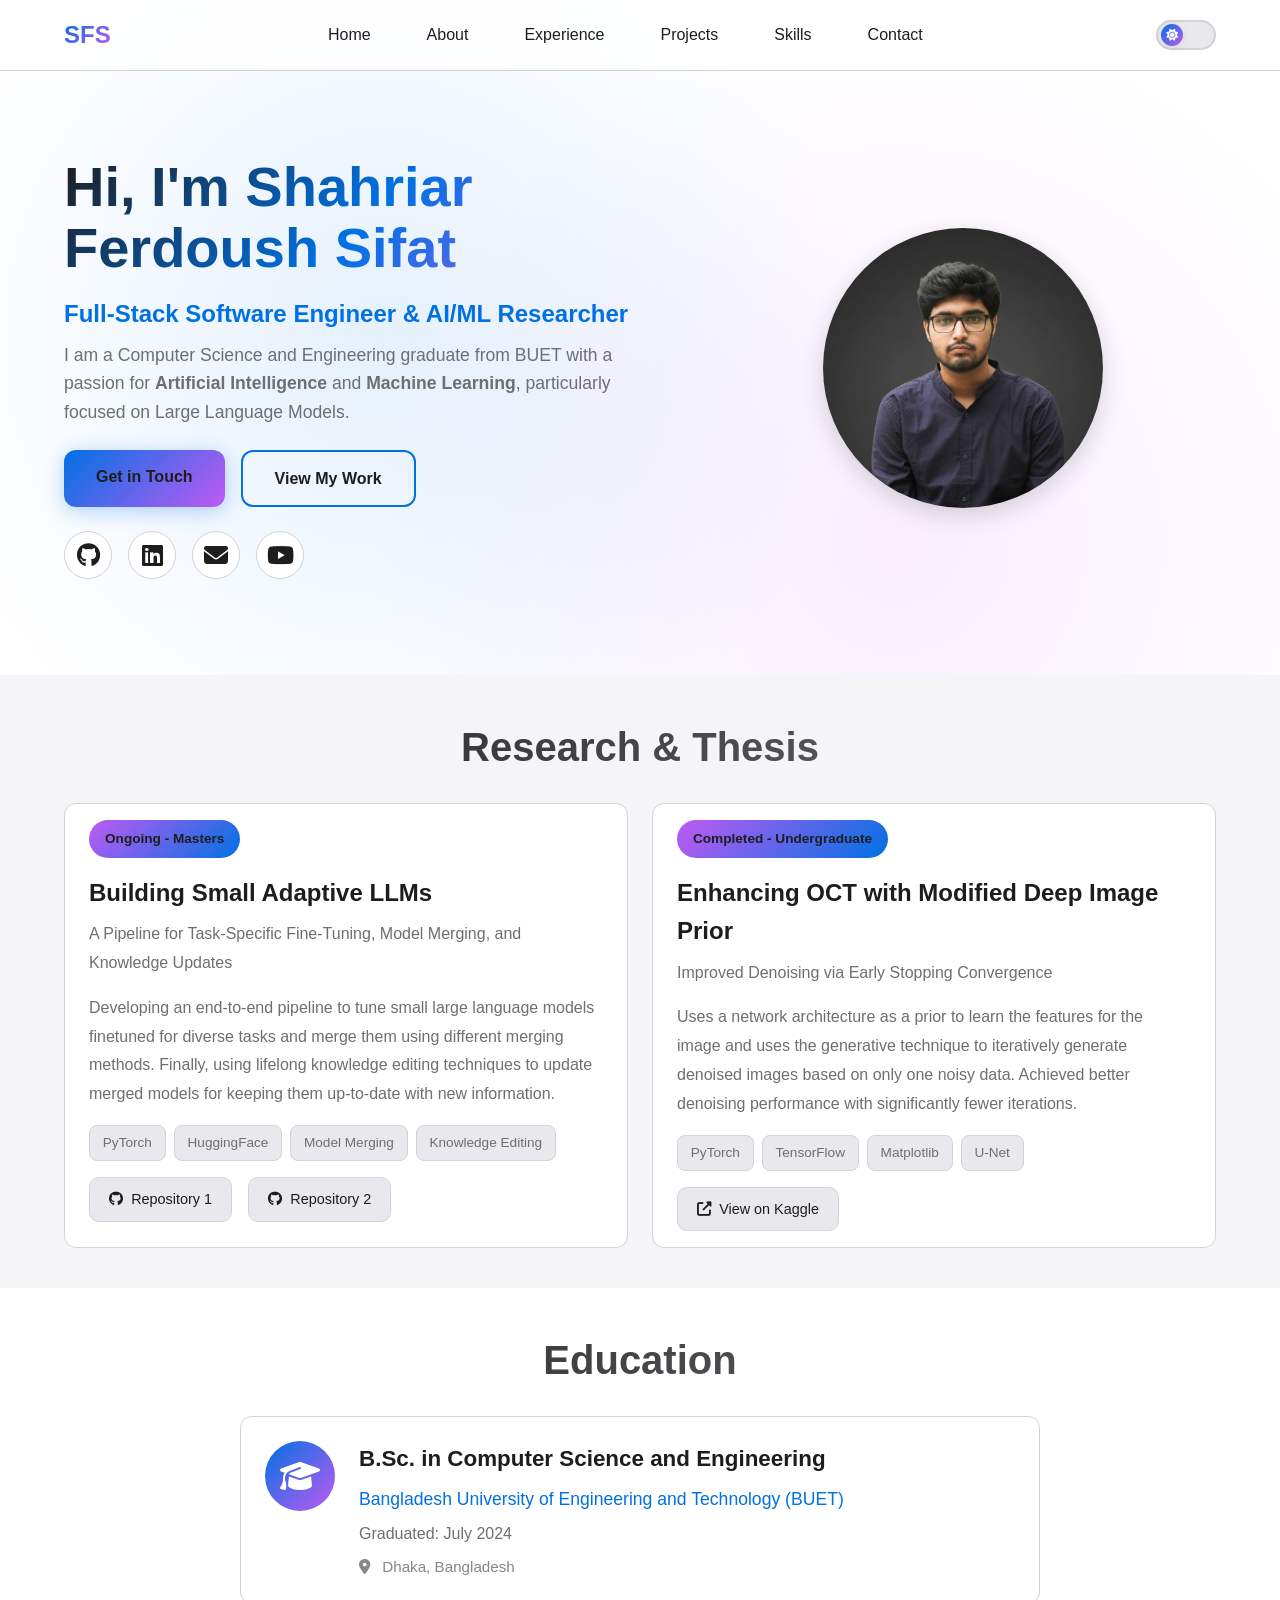
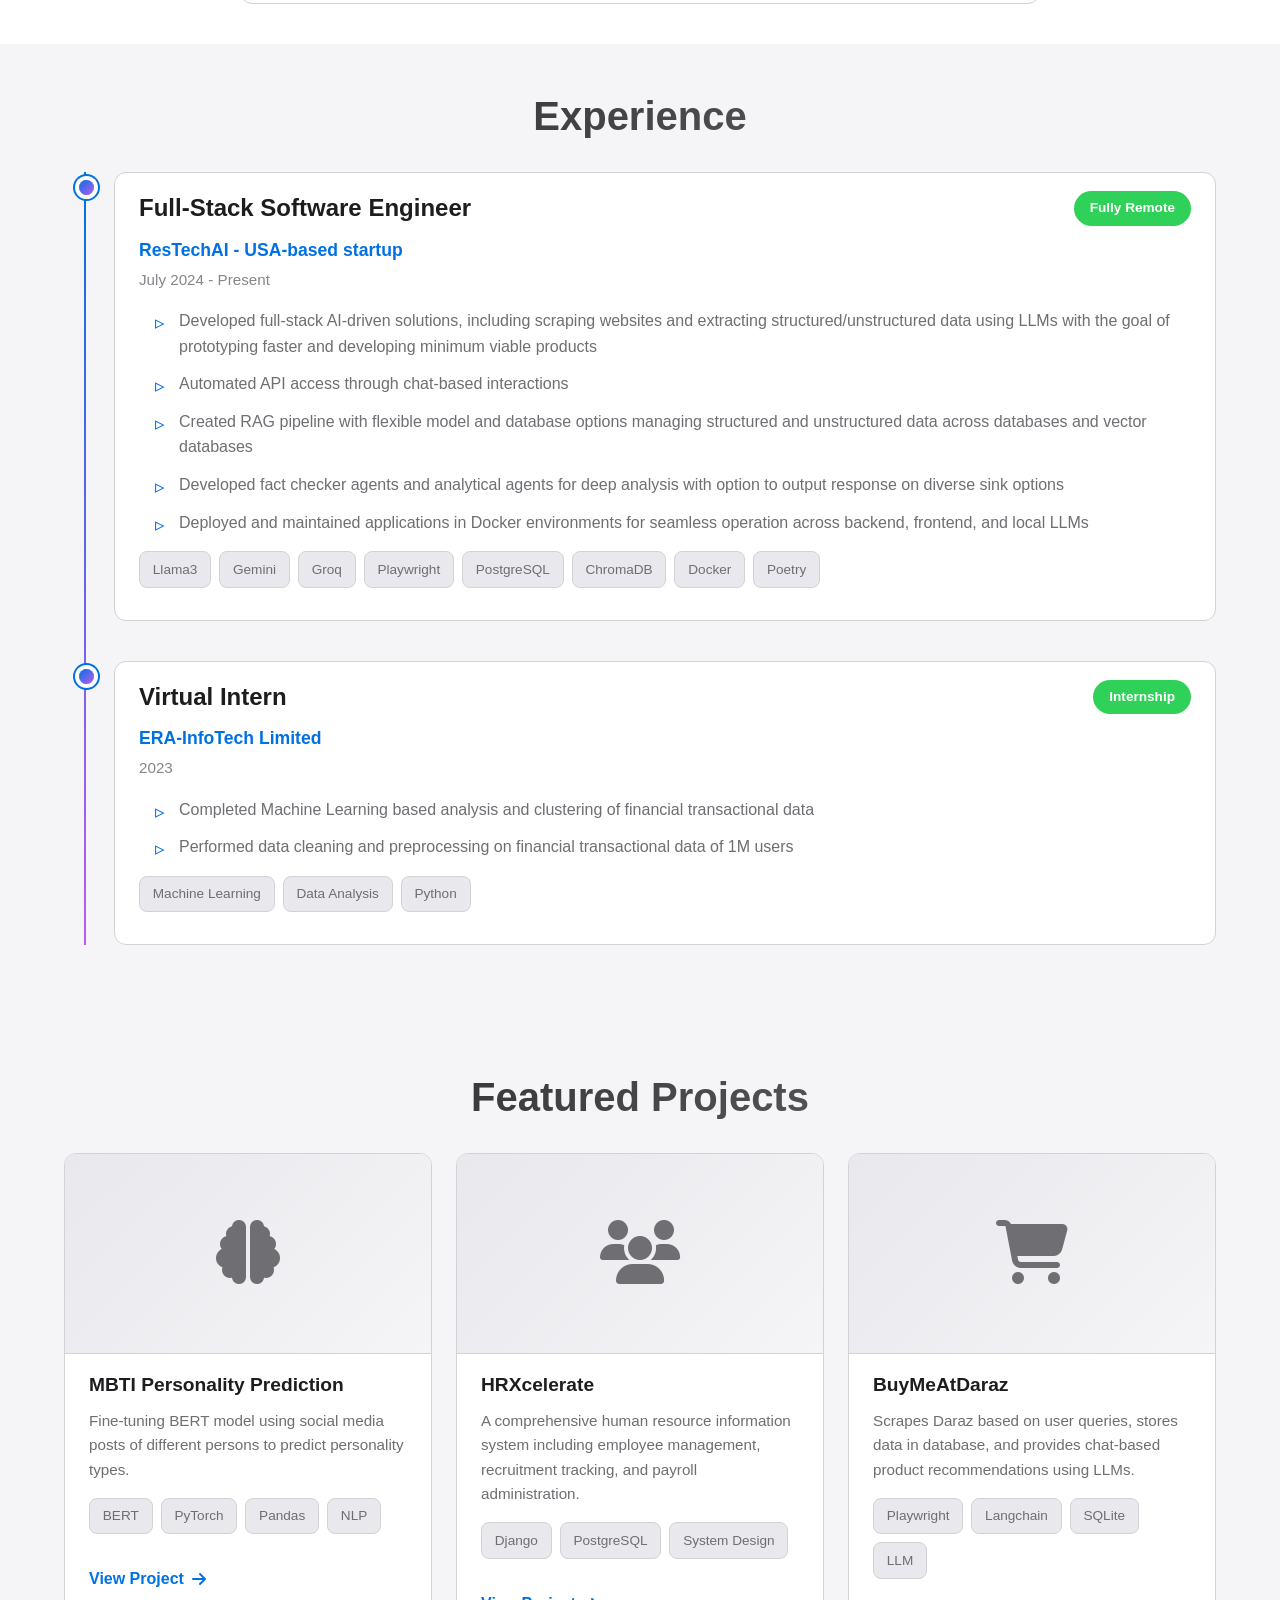
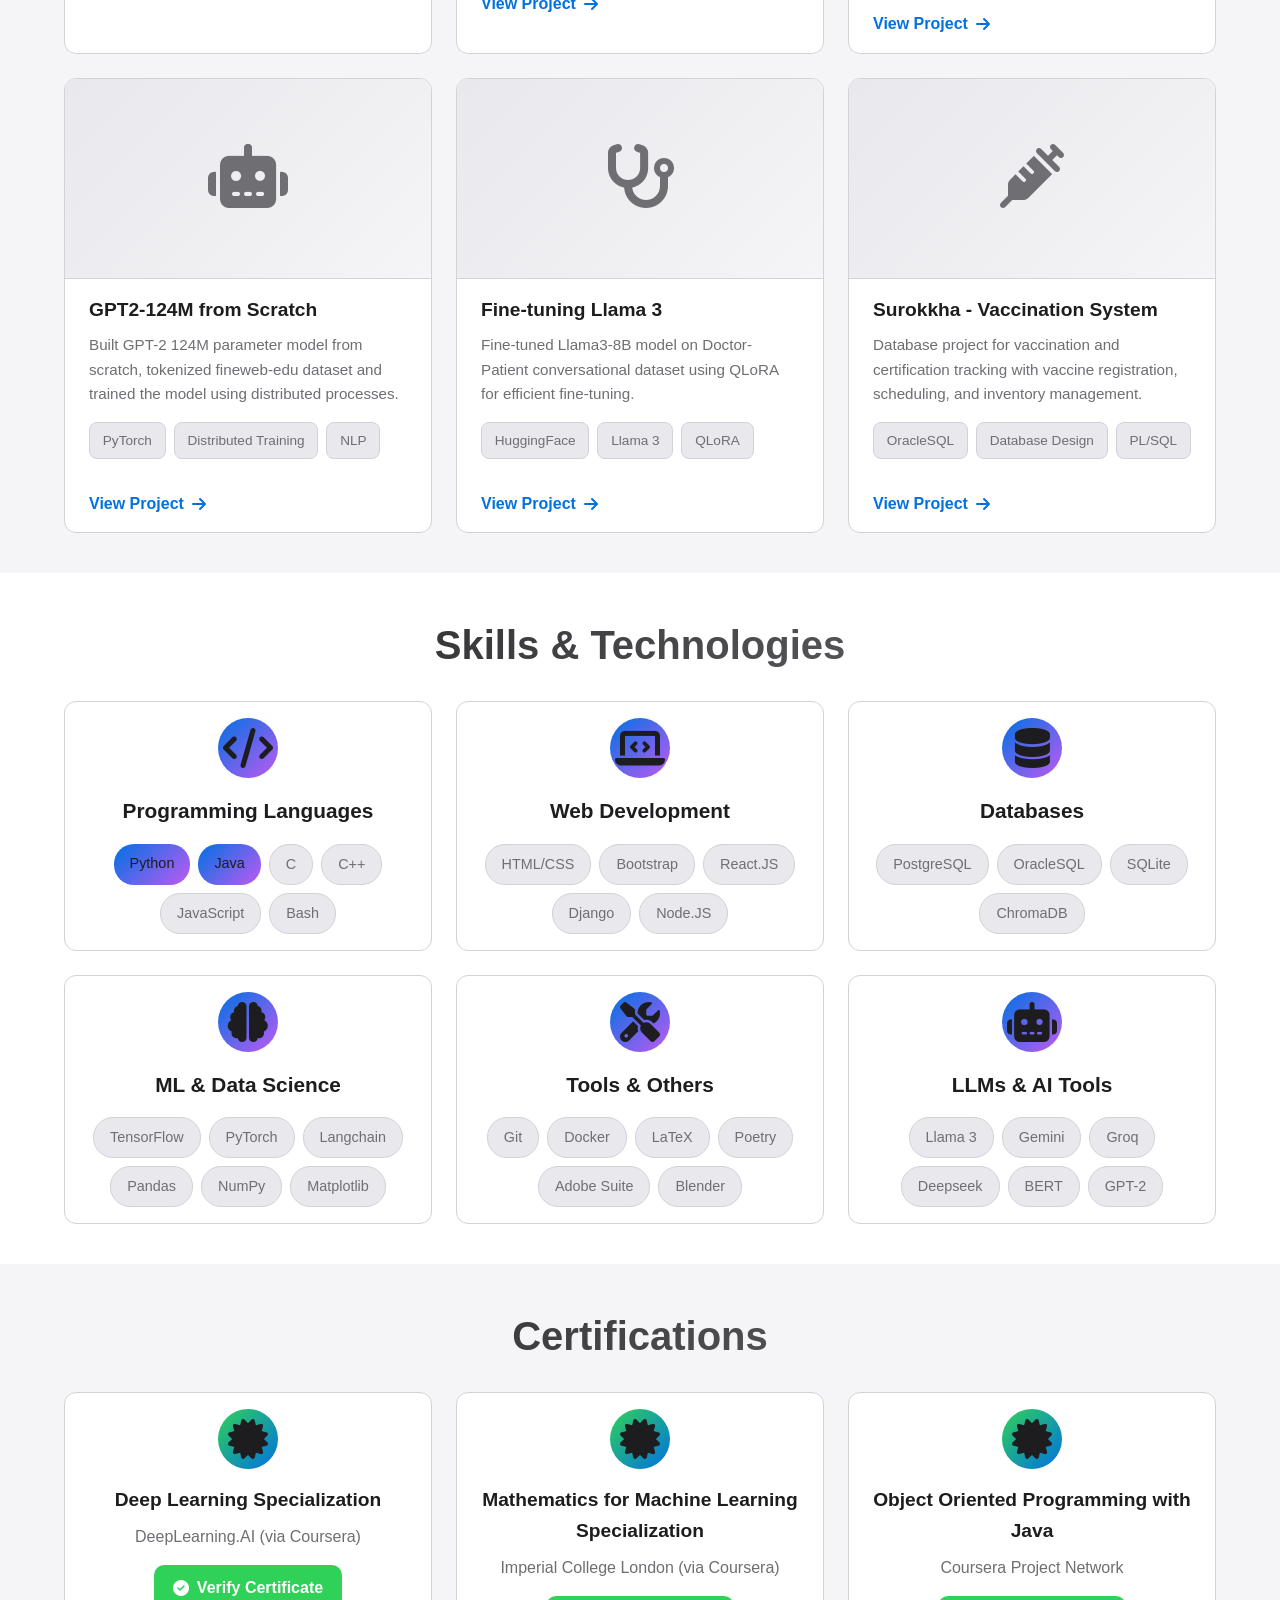
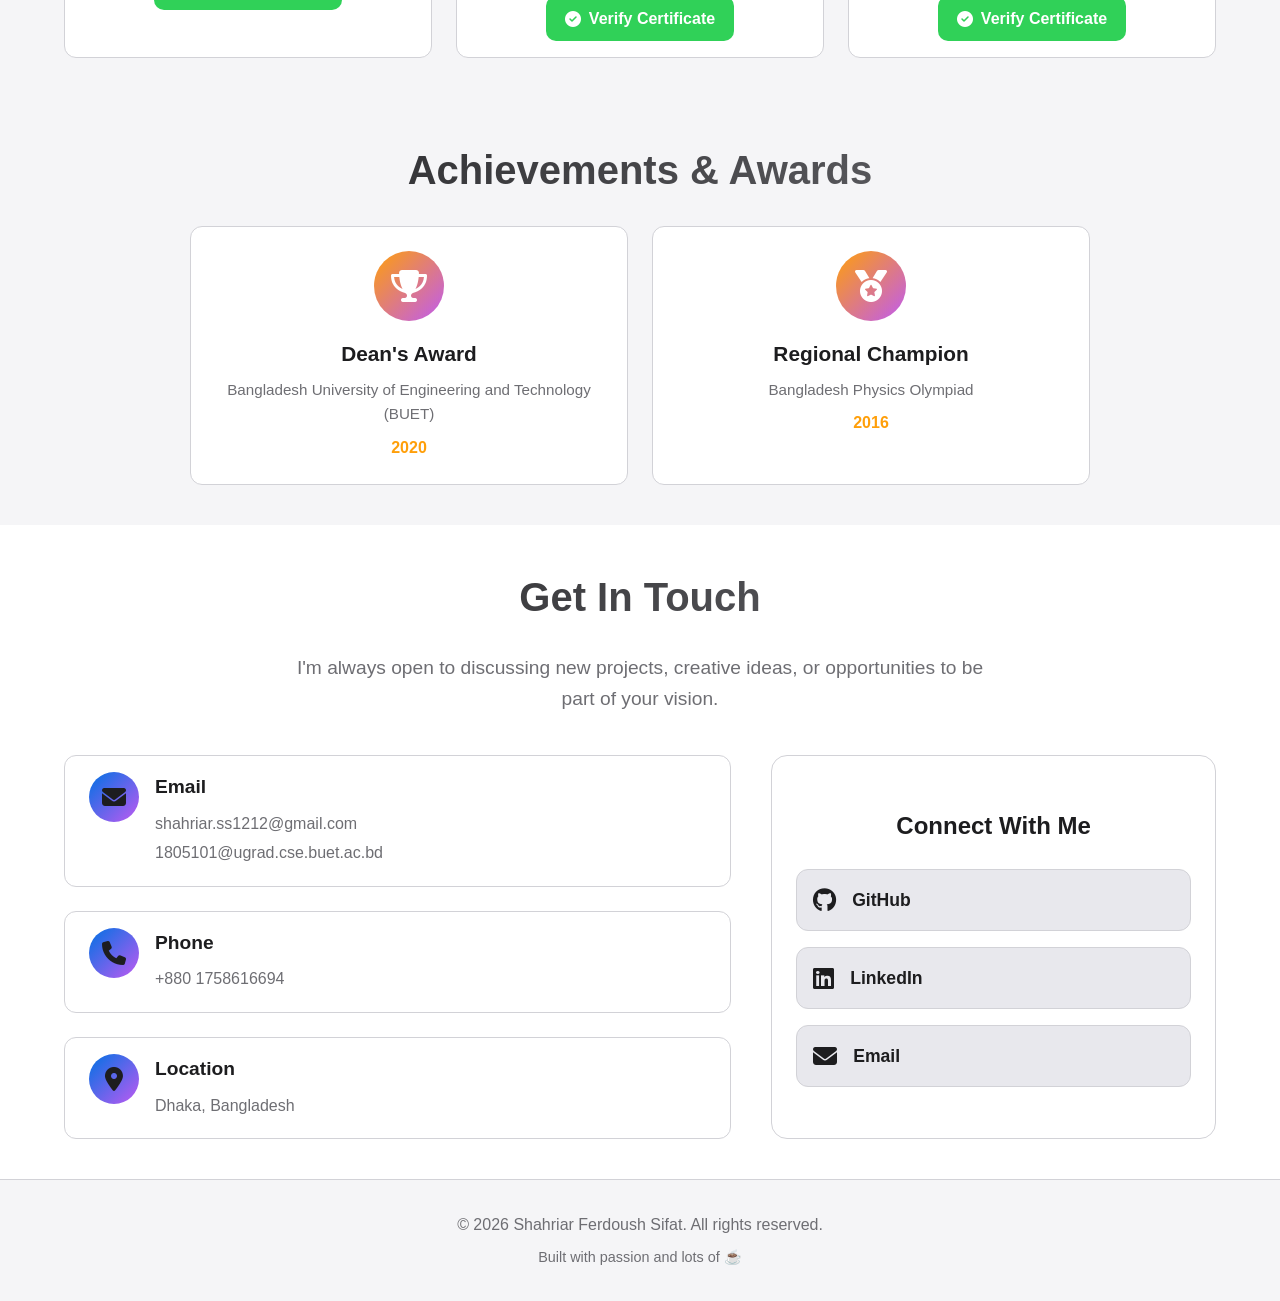
==== commit 29bea446: "better compact design" ====
--- a/index.html
+++ b/index.html
@@ -60,8 +60,10 @@
             Full-Stack Software Engineer & AI/ML Researcher
           </p>
           <p class="hero-description">
-            Building intelligent systems with Large Language Models and modern
-            web technologies
+            I am a Computer Science and Engineering graduate from BUET with a
+            passion for <strong>Artificial Intelligence</strong> and
+            <strong>Machine Learning</strong>, particularly focused on Large
+            Language Models.
           </p>
           <div class="hero-buttons">
             <a href="#contact" class="btn btn-primary">Get in Touch</a>
@@ -111,49 +113,23 @@
     </section>
 
     <!-- About Section -->
-    <section id="about" class="about section">
+    <!-- <section id="about" class="about section">
       <div class="container">
         <h2 class="section-title">About Me</h2>
-        <div class="about-content">
-          <div class="about-left">
-            <!-- <div class="about-image">
-              <img
-                src="images/profile/hero-profile.png"
-                alt="Shahriar Ferdoush Sifat"
-                class="profile-image-large"
-                width="350"
-                height="350"
-                loading="lazy"
-              />
-            </div> -->
-
-            <div class="about-education">
-              <div class="detail-item">
-                <i class="fas fa-graduation-cap"></i>
-                <div>
-                  <h3>Education</h3>
-                  <p>B.Sc. in Computer Science and Engineering</p>
-                  <p class="detail-sub">
-                    Bangladesh University of Engineering and Technology (BUET)
-                  </p>
-                  <p class="detail-sub">July 2024</p>
-                </div>
-              </div>
-            </div>
-          </div>
-
-          <div class="about-text">
-            <p class="about-intro">
-              I am a Computer Science and Engineering graduate from BUET with a
-              passion for <strong>Artificial Intelligence</strong> and
-              <strong>Machine Learning</strong>, particularly focused on Large
-              Language Models.
-            </p>
-            <!-- Add more content here as needed -->
-          </div>
-        </div>
-      </div>
-    </section>
+        <div class="about-content-full">
+          <p class="about-intro">
+            I am a Computer Science and Engineering graduate from BUET with a
+            passion for <strong>Artificial Intelligence</strong> and
+            <strong>Machine Learning</strong>, particularly focused on Large
+            Language Models.
+          </p>
+          <p class="about-intro">
+            [Add more about your research interests, career goals, and what
+            drives your passion for AI/ML here]
+          </p>
+        </div>
+      </div>
+    </section> -->
 
     <!-- Research/Thesis Section -->
     <section id="research" class="research section section-dark">
@@ -229,8 +205,32 @@
       </div>
     </section>
 
+    <!-- Education Section -->
+    <section id="education" class="education section">
+      <div class="container">
+        <h2 class="section-title">Education</h2>
+        <div class="education-content">
+          <div class="education-card">
+            <div class="education-icon">
+              <i class="fas fa-graduation-cap"></i>
+            </div>
+            <div class="education-details">
+              <h3>B.Sc. in Computer Science and Engineering</h3>
+              <p class="education-institution">
+                Bangladesh University of Engineering and Technology (BUET)
+              </p>
+              <p class="education-date">Graduated: July 2024</p>
+              <p class="education-location">
+                <i class="fas fa-map-marker-alt"></i> Dhaka, Bangladesh
+              </p>
+            </div>
+          </div>
+        </div>
+      </div>
+    </section>
+
     <!-- Experience Section -->
-    <section id="experience" class="experience section">
+    <section id="experience" class="experience section section-dark">
       <div class="container">
         <h2 class="section-title">Experience</h2>
         <div class="timeline">
--- a/css/style.css
+++ b/css/style.css
@@ -526,78 +526,91 @@
 /* ===================================
    About Section
    =================================== */
-.about-content {
-  display: grid;
-  grid-template-columns: 1fr 1.5fr;
-  gap: var(--spacing-lg);
-  align-items: start;
-}
-
-.about-left {
-  display: flex;
-  flex-direction: column;
-  gap: var(--spacing-md);
-}
-
-.about-image {
-  display: flex;
-  justify-content: center;
-  max-width: 350px;
-  width: 100%;
+.about-content-full {
+  max-width: 900px;
   margin: 0 auto;
 }
 
-.about-education {
-  display: flex;
-  flex-direction: column;
-  gap: var(--spacing-sm);
-}
-
-.profile-placeholder-large {
-  width: 300px;
-  height: 300px;
-  border-radius: 20px;
-  background: linear-gradient(
-    135deg,
-    var(--bg-card) 0%,
-    var(--bg-tertiary) 100%
-  );
-  display: flex;
-  align-items: center;
-  justify-content: center;
-  font-size: 6rem;
-  color: var(--text-secondary);
-  border: 2px solid var(--border-color);
-  box-shadow: var(--shadow-lg);
-}
-
-.about-text {
-  display: flex;
-  flex-direction: column;
-  justify-content: flex-start;
-}
-
-.about-heading {
-  font-size: 1.8rem;
-  font-weight: 700;
-  color: var(--accent-blue);
-  margin-bottom: var(--spacing-sm);
-}
-
 .about-intro {
-  font-size: 1.1rem;
+  font-size: 1.15rem;
   line-height: 1.8;
   color: var(--text-secondary);
+  margin-bottom: var(--spacing-md);
+  text-align: justify;
 }
 
 .about-intro strong {
   color: var(--accent-blue);
-}
-
-.about-details {
-  display: flex;
-  flex-direction: column;
+  font-weight: 600;
+}
+
+/* ===================================
+   Education Section
+   =================================== */
+.education-content {
+  max-width: 800px;
+  margin: 0 auto;
+}
+
+.education-card {
+  display: flex;
   gap: var(--spacing-md);
+  padding: var(--spacing-md);
+  background-color: var(--bg-card);
+  border: 1px solid var(--border-color);
+  border-radius: 12px;
+  transition: all var(--transition-medium);
+  align-items: flex-start;
+}
+
+.education-card:hover {
+  transform: translateY(-4px);
+  box-shadow: var(--shadow-md);
+  border-color: var(--accent-blue);
+}
+
+.education-icon {
+  width: 70px;
+  height: 70px;
+  min-width: 70px;
+  border-radius: 50%;
+  background: linear-gradient(135deg, var(--accent-blue), var(--accent-purple));
+  display: flex;
+  align-items: center;
+  justify-content: center;
+}
+
+.education-icon i {
+  font-size: 2rem;
+  color: white;
+}
+
+.education-details h3 {
+  font-size: 1.4rem;
+  color: var(--text-primary);
+  margin-bottom: var(--spacing-xs);
+}
+
+.education-institution {
+  font-size: 1.1rem;
+  color: var(--accent-blue);
+  margin-bottom: var(--spacing-xs);
+  font-weight: 500;
+}
+
+.education-date {
+  color: var(--text-secondary);
+  font-size: 1rem;
+  margin-bottom: var(--spacing-xs);
+}
+
+.education-location {
+  color: var(--text-tertiary);
+  font-size: 0.95rem;
+}
+
+.education-location i {
+  margin-right: 0.5rem;
 }
 
 .detail-item {
@@ -1395,11 +1408,6 @@
 
   .social-links {
     justify-content: center;
-  }
-
-  .about-content {
-    grid-template-columns: 1fr;
-    text-align: center;
   }
 
   .contact-content {
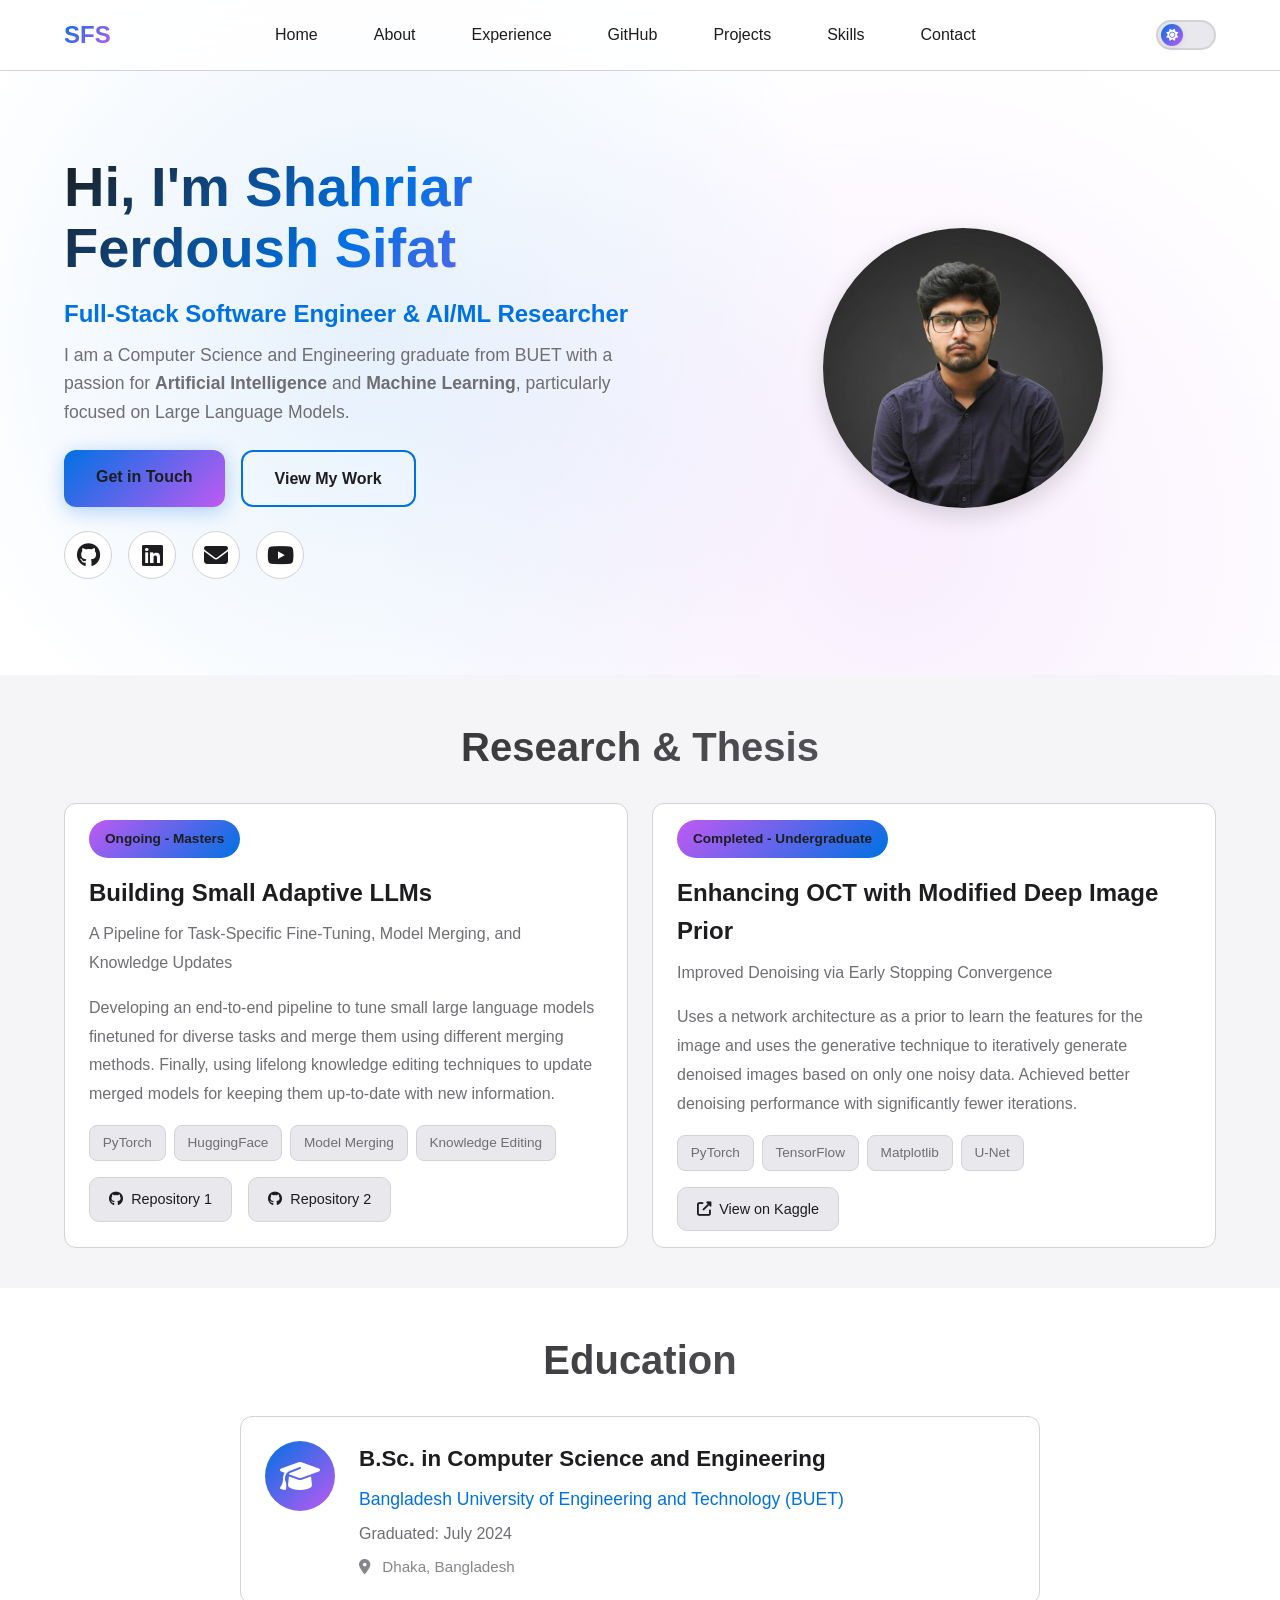
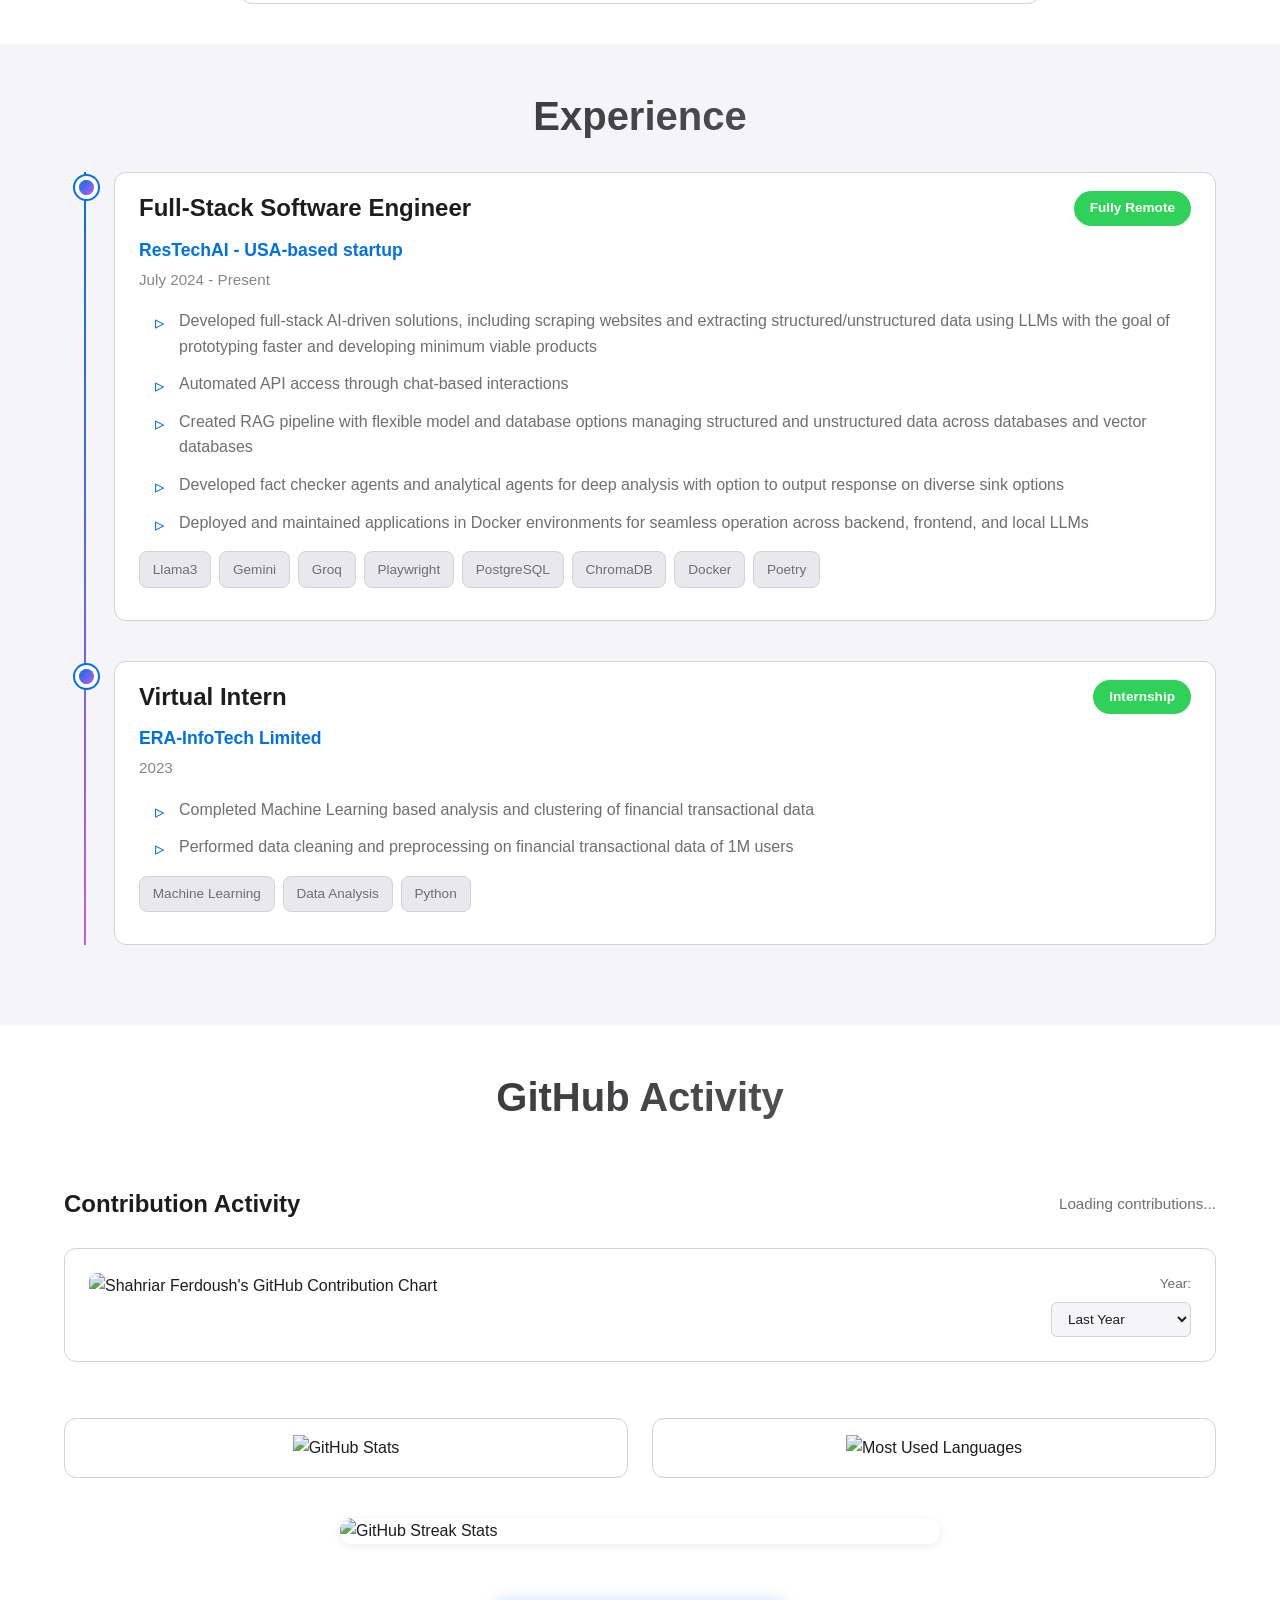
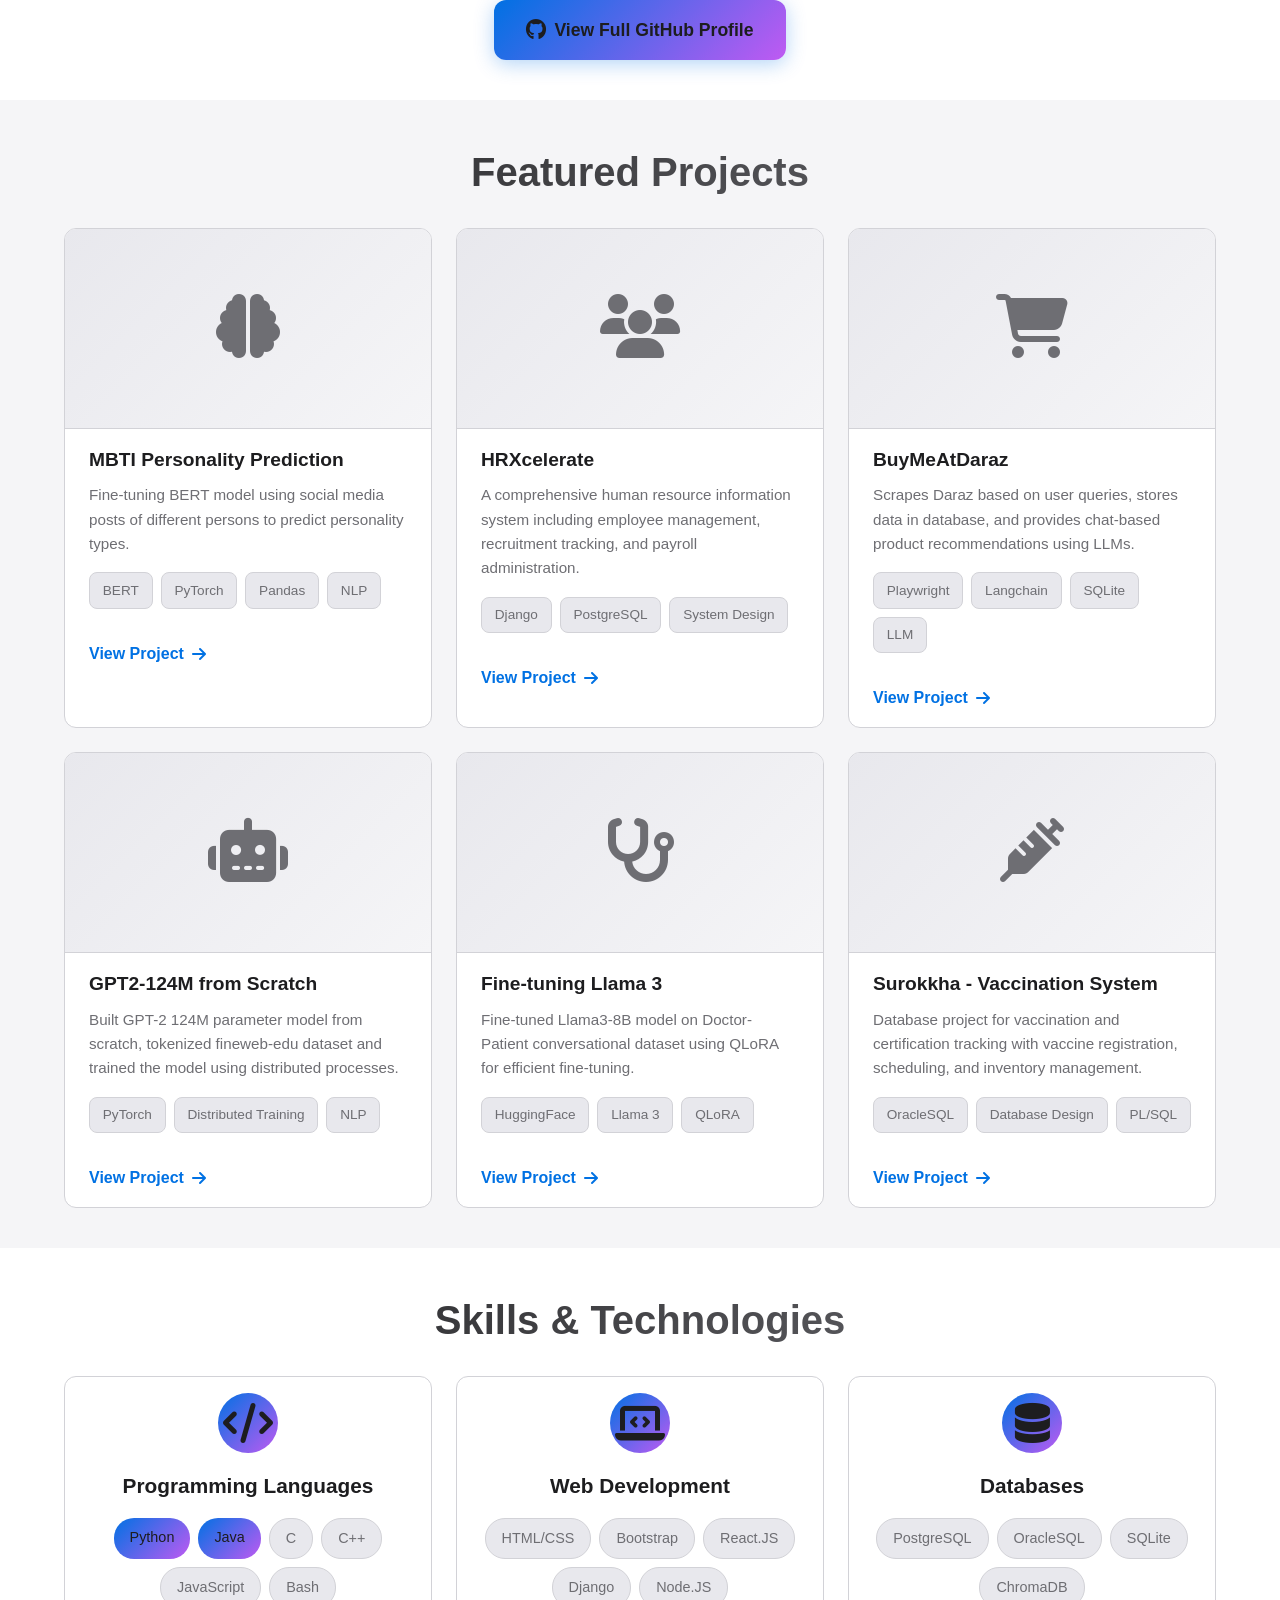
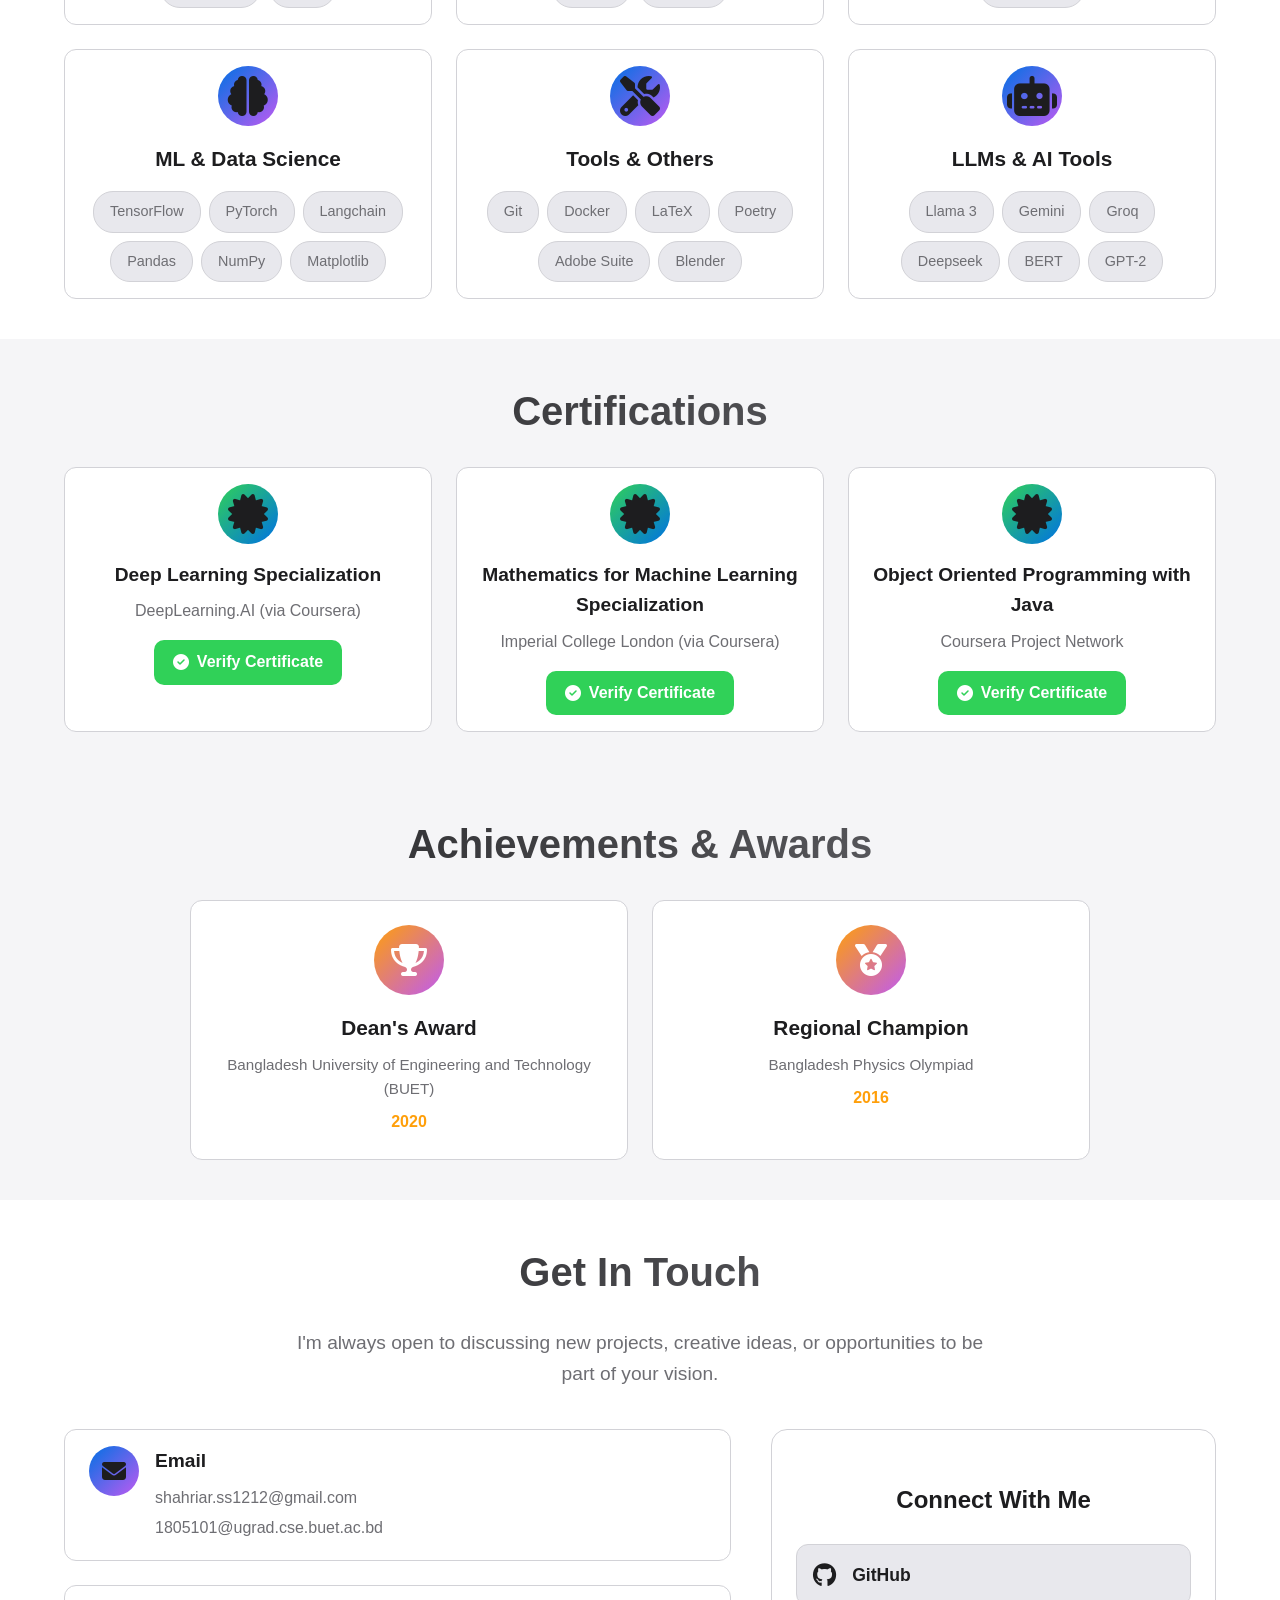
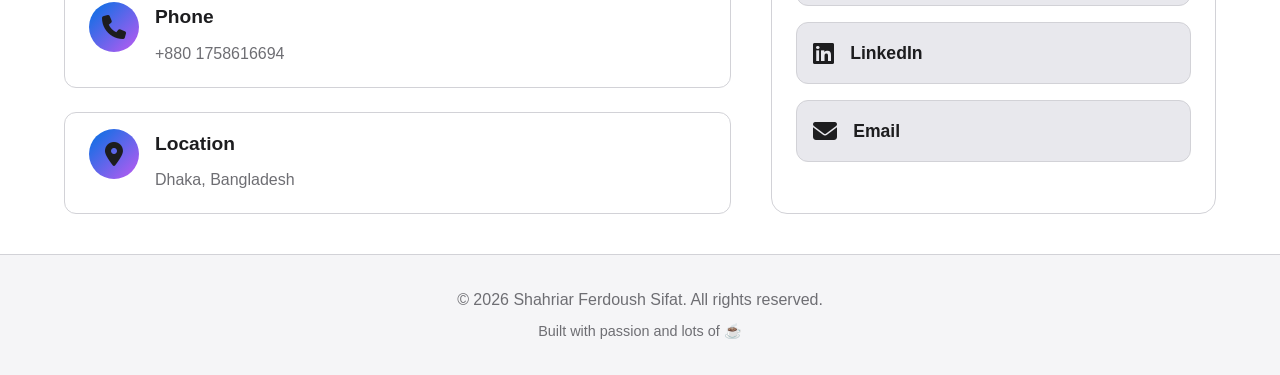
==== commit d56175c7: "github visuals added" ====
--- a/index.html
+++ b/index.html
@@ -25,6 +25,7 @@
           <li><a href="#home" class="nav-link">Home</a></li>
           <li><a href="#about" class="nav-link">About</a></li>
           <li><a href="#experience" class="nav-link">Experience</a></li>
+          <li><a href="#github-contributions" class="nav-link">GitHub</a></li>
           <li><a href="#projects" class="nav-link">Projects</a></li>
           <li><a href="#skills" class="nav-link">Skills</a></li>
           <li><a href="#contact" class="nav-link">Contact</a></li>
@@ -309,6 +310,122 @@
       </div>
     </section>
 
+    <!-- GitHub Contributions Section -->
+    <section id="github-contributions" class="github-contributions section">
+      <div class="container">
+        <h2 class="section-title">GitHub Activity</h2>
+        <!-- <p class="section-subtitle">
+          My open source contributions and coding activity
+        </p> -->
+
+        <!-- GitHub Stats Cards -->
+        <!-- <div class="github-stats-grid">
+          <div class="github-stat-card">
+            <div class="stat-icon">
+              <i class="fas fa-code-branch"></i>
+            </div>
+            <div class="stat-content">
+              <h3 class="stat-number" id="total-commits">Loading...</h3>
+              <p class="stat-label">Total Commits</p>
+            </div>
+          </div>
+
+          <div class="github-stat-card">
+            <div class="stat-icon">
+              <i class="fas fa-code-pull-request"></i>
+            </div>
+            <div class="stat-content">
+              <h3 class="stat-number" id="pull-requests">Loading...</h3>
+              <p class="stat-label">Pull Requests</p>
+            </div>
+          </div>
+
+          <div class="github-stat-card">
+            <div class="stat-icon">
+              <i class="fas fa-circle-exclamation"></i>
+            </div>
+            <div class="stat-content">
+              <h3 class="stat-number" id="issues">Loading...</h3>
+              <p class="stat-label">Issues</p>
+            </div>
+          </div>
+
+          <div class="github-stat-card">
+            <div class="stat-icon">
+              <i class="fas fa-star"></i>
+            </div>
+            <div class="stat-content">
+              <h3 class="stat-number" id="total-stars">Loading...</h3>
+              <p class="stat-label">Total Stars</p>
+            </div>
+          </div>
+        </div> -->
+
+        <!-- GitHub Contribution Graph -->
+        <div class="github-graph-section">
+          <div class="graph-header">
+            <h3>Contribution Activity</h3>
+            <span class="contribution-count" id="contribution-count"
+              >Loading contributions...</span
+            >
+          </div>
+          <div class="github-graph-container">
+            <img
+              id="contribution-chart"
+              src="https://ghchart.rshah.org/0071e3/Shahriar-Ferdoush"
+              alt="Shahriar Ferdoush's GitHub Contribution Chart"
+              class="github-chart"
+            />
+            <div class="year-selector">
+              <label for="contribution-year">Year:</label>
+              <select id="contribution-year" class="year-dropdown">
+                <option value="last">Last Year</option>
+              </select>
+            </div>
+          </div>
+        </div>
+
+        <!-- GitHub Profile Stats -->
+        <div class="github-profile-stats">
+          <div class="profile-stat-card">
+            <img
+              src="https://github-readme-stats.vercel.app/api?username=Shahriar-Ferdoush&show_icons=true&theme=default&hide_border=true&bg_color=ffffff&title_color=0071e3&icon_color=0071e3&text_color=1d1d1f"
+              alt="GitHub Stats"
+              class="github-stats-img"
+            />
+          </div>
+
+          <div class="profile-stat-card">
+            <img
+              src="https://github-readme-stats.vercel.app/api/top-langs/?username=Shahriar-Ferdoush&layout=compact&theme=default&hide_border=true&bg_color=ffffff&title_color=0071e3&text_color=1d1d1f"
+              alt="Most Used Languages"
+              class="github-stats-img"
+            />
+          </div>
+        </div>
+
+        <!-- GitHub Streak Stats -->
+        <div class="github-streak-section">
+          <img
+            src="https://github-readme-streak-stats.herokuapp.com/?user=Shahriar-Ferdoush&theme=default&hide_border=true&background=ffffff&ring=0071e3&fire=0071e3&currStreakLabel=1d1d1f&sideLabels=1d1d1f&currStreakNum=0071e3&sideNums=0071e3"
+            alt="GitHub Streak Stats"
+            class="github-streak-img"
+          />
+        </div>
+
+        <!-- View Profile Button -->
+        <div class="github-profile-link">
+          <a
+            href="https://github.com/Shahriar-Ferdoush"
+            target="_blank"
+            class="btn btn-primary"
+          >
+            <i class="fab fa-github"></i> View Full GitHub Profile
+          </a>
+        </div>
+      </div>
+    </section>
+
     <!-- Projects Section -->
     <section id="projects" class="projects section section-dark">
       <div class="container">
--- a/css/style.css
+++ b/css/style.css
@@ -867,6 +867,309 @@
 }
 
 /* ===================================
+   GitHub Contributions Section
+   =================================== */
+.github-contributions {
+  background-color: var(--bg-primary);
+}
+
+/* GitHub Stats Grid */
+.github-stats-grid {
+  display: grid;
+  grid-template-columns: repeat(auto-fit, minmax(240px, 1fr));
+  gap: var(--spacing-md);
+  margin: var(--spacing-lg) 0;
+}
+
+.github-stat-card {
+  background-color: var(--bg-card);
+  border: 1px solid var(--border-color);
+  border-radius: 12px;
+  padding: var(--spacing-md);
+  display: flex;
+  align-items: center;
+  gap: var(--spacing-md);
+  transition: all var(--transition-medium);
+}
+
+.github-stat-card:hover {
+  transform: translateY(-4px);
+  box-shadow: var(--shadow-md);
+  border-color: var(--accent-blue);
+}
+
+.stat-icon {
+  width: 60px;
+  height: 60px;
+  border-radius: 12px;
+  background: linear-gradient(135deg, var(--accent-blue), var(--accent-purple));
+  display: flex;
+  align-items: center;
+  justify-content: center;
+  flex-shrink: 0;
+}
+
+.stat-icon i {
+  font-size: 1.8rem;
+  color: white;
+}
+
+.stat-content {
+  flex: 1;
+}
+
+.stat-number {
+  font-size: 2rem;
+  font-weight: 700;
+  color: var(--text-primary);
+  margin: 0;
+  line-height: 1.2;
+}
+
+.stat-label {
+  font-size: 0.95rem;
+  color: var(--text-secondary);
+  margin: 0.25rem 0 0 0;
+}
+
+/* GitHub Contribution Graph Section */
+.github-graph-section {
+  margin: var(--spacing-xl) 0;
+}
+
+.graph-header {
+  display: flex;
+  justify-content: space-between;
+  align-items: center;
+  flex-wrap: wrap;
+  gap: var(--spacing-sm);
+  margin-bottom: var(--spacing-md);
+}
+
+.graph-header h3 {
+  font-size: 1.5rem;
+  color: var(--text-primary);
+  margin: 0;
+}
+
+.contribution-count {
+  font-size: 0.95rem;
+  color: var(--text-secondary);
+  font-weight: 500;
+}
+
+.github-graph-container {
+  display: flex;
+  justify-content: space-between;
+  align-items: flex-start;
+  gap: var(--spacing-md);
+  padding: var(--spacing-md);
+  background-color: var(--bg-card);
+  border: 1px solid var(--border-color);
+  border-radius: 12px;
+  transition: all var(--transition-medium);
+  position: relative;
+}
+
+.github-graph-container:hover {
+  box-shadow: var(--shadow-md);
+  border-color: var(--accent-blue);
+}
+
+.github-chart {
+  flex: 1;
+  max-width: 100%;
+  height: auto;
+  display: block;
+  border-radius: 8px;
+}
+
+.year-selector {
+  display: flex;
+  flex-direction: column;
+  align-items: flex-end;
+  gap: 0.5rem;
+  min-width: 140px;
+}
+
+.year-selector label {
+  font-size: 0.85rem;
+  color: var(--text-secondary);
+  font-weight: 500;
+}
+
+.year-dropdown {
+  padding: 0.5rem 0.75rem;
+  border: 1px solid var(--border-color);
+  border-radius: 6px;
+  background-color: var(--bg-secondary);
+  color: var(--text-primary);
+  font-size: 0.85rem;
+  font-weight: 500;
+  cursor: pointer;
+  transition: all var(--transition-fast);
+  outline: none;
+  width: 100%;
+}
+
+.year-dropdown:hover {
+  border-color: var(--accent-blue);
+  background-color: var(--bg-tertiary);
+}
+
+.year-dropdown:focus {
+  border-color: var(--accent-blue);
+  box-shadow: 0 0 0 2px rgba(0, 113, 227, 0.1);
+}
+
+.year-dropdown option {
+  background-color: var(--bg-card);
+  color: var(--text-primary);
+}
+
+/* GitHub Profile Stats */
+.github-profile-stats {
+  display: grid;
+  grid-template-columns: repeat(auto-fit, minmax(320px, 1fr));
+  gap: var(--spacing-md);
+  margin: var(--spacing-lg) 0;
+}
+
+.profile-stat-card {
+  background-color: var(--bg-card);
+  border: 1px solid var(--border-color);
+  border-radius: 12px;
+  padding: var(--spacing-sm);
+  display: flex;
+  justify-content: center;
+  align-items: center;
+  transition: all var(--transition-medium);
+  overflow: hidden;
+}
+
+.profile-stat-card:hover {
+  transform: translateY(-4px);
+  box-shadow: var(--shadow-md);
+  border-color: var(--accent-blue);
+}
+
+.github-stats-img {
+  max-width: 100%;
+  height: auto;
+  display: block;
+}
+
+/* GitHub Streak Section */
+.github-streak-section {
+  display: flex;
+  justify-content: center;
+  margin: var(--spacing-lg) 0;
+}
+
+.github-streak-img {
+  max-width: 100%;
+  width: 100%;
+  max-width: 600px;
+  height: auto;
+  border-radius: 12px;
+  box-shadow: var(--shadow-sm);
+}
+
+/* GitHub Profile Link */
+.github-profile-link {
+  display: flex;
+  justify-content: center;
+  margin-top: var(--spacing-xl);
+}
+
+.github-profile-link .btn {
+  display: inline-flex;
+  align-items: center;
+  gap: 0.5rem;
+  padding: 1rem 2rem;
+  font-size: 1.1rem;
+}
+
+.github-profile-link .btn i {
+  font-size: 1.3rem;
+}
+
+/* Dark theme adjustments for GitHub section */
+[data-theme="dark"] .github-graph-container,
+[data-theme="dark"] .github-stat-card,
+[data-theme="dark"] .profile-stat-card {
+  background-color: var(--bg-card);
+  border-color: var(--border-color);
+}
+
+[data-theme="dark"] .github-chart {
+  filter: brightness(0.9);
+}
+
+[data-theme="dark"] .github-stats-img,
+[data-theme="dark"] .github-streak-img {
+  content: url("https://github-readme-stats.vercel.app/api?username=Shahriar-Ferdoush&show_icons=true&theme=dark&hide_border=true&bg_color=1c1c1e&title_color=0077ed&icon_color=0077ed&text_color=f5f5f7");
+}
+
+[data-theme="dark"] .profile-stat-card:nth-child(2) .github-stats-img {
+  content: url("https://github-readme-stats.vercel.app/api/top-langs/?username=Shahriar-Ferdoush&layout=compact&theme=dark&hide_border=true&bg_color=1c1c1e&title_color=0077ed&text_color=f5f5f7");
+}
+
+[data-theme="dark"] .github-streak-img {
+  content: url("https://github-readme-streak-stats.herokuapp.com/?user=Shahriar-Ferdoush&theme=dark&hide_border=true&background=1c1c1e&ring=0077ed&fire=0077ed&currStreakLabel=f5f5f7&sideLabels=f5f5f7&currStreakNum=0077ed&sideNums=0077ed");
+}
+
+/* Responsive Design for GitHub Section */
+@media (max-width: 768px) {
+  .github-stats-grid {
+    grid-template-columns: repeat(auto-fit, minmax(200px, 1fr));
+  }
+
+  .github-stat-card {
+    padding: var(--spacing-sm);
+  }
+
+  .stat-icon {
+    width: 50px;
+    height: 50px;
+  }
+
+  .stat-icon i {
+    font-size: 1.5rem;
+  }
+
+  .stat-number {
+    font-size: 1.5rem;
+  }
+
+  .graph-header {
+    flex-direction: column;
+    align-items: flex-start;
+  }
+
+  .github-graph-container {
+    flex-direction: column;
+    align-items: stretch;
+  }
+
+  .year-selector {
+    flex-direction: row;
+    align-items: center;
+    justify-content: space-between;
+    width: 100%;
+    min-width: unset;
+  }
+
+  .year-dropdown {
+    max-width: 150px;
+  }
+
+  .github-profile-stats {
+    grid-template-columns: 1fr;
+  }
+}
+
+/* ===================================
    Projects Section
    =================================== */
 .projects-grid {
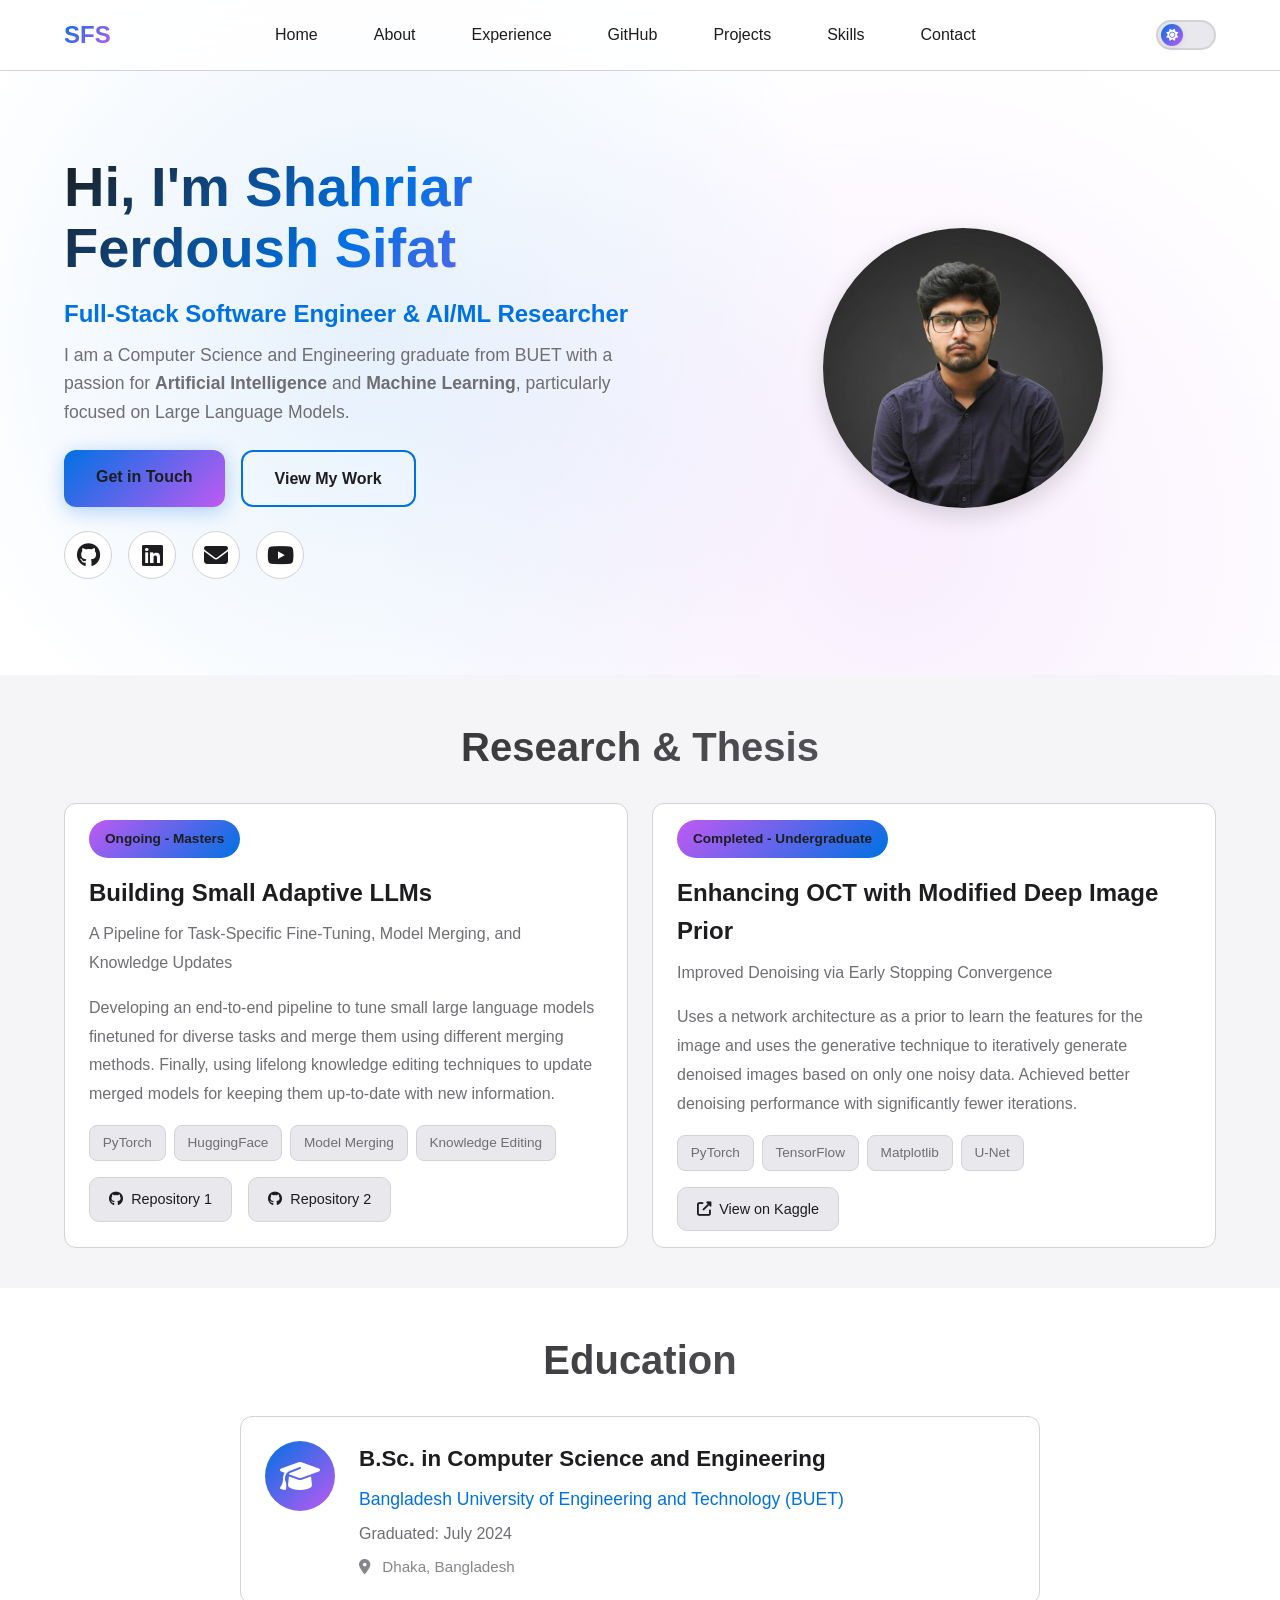
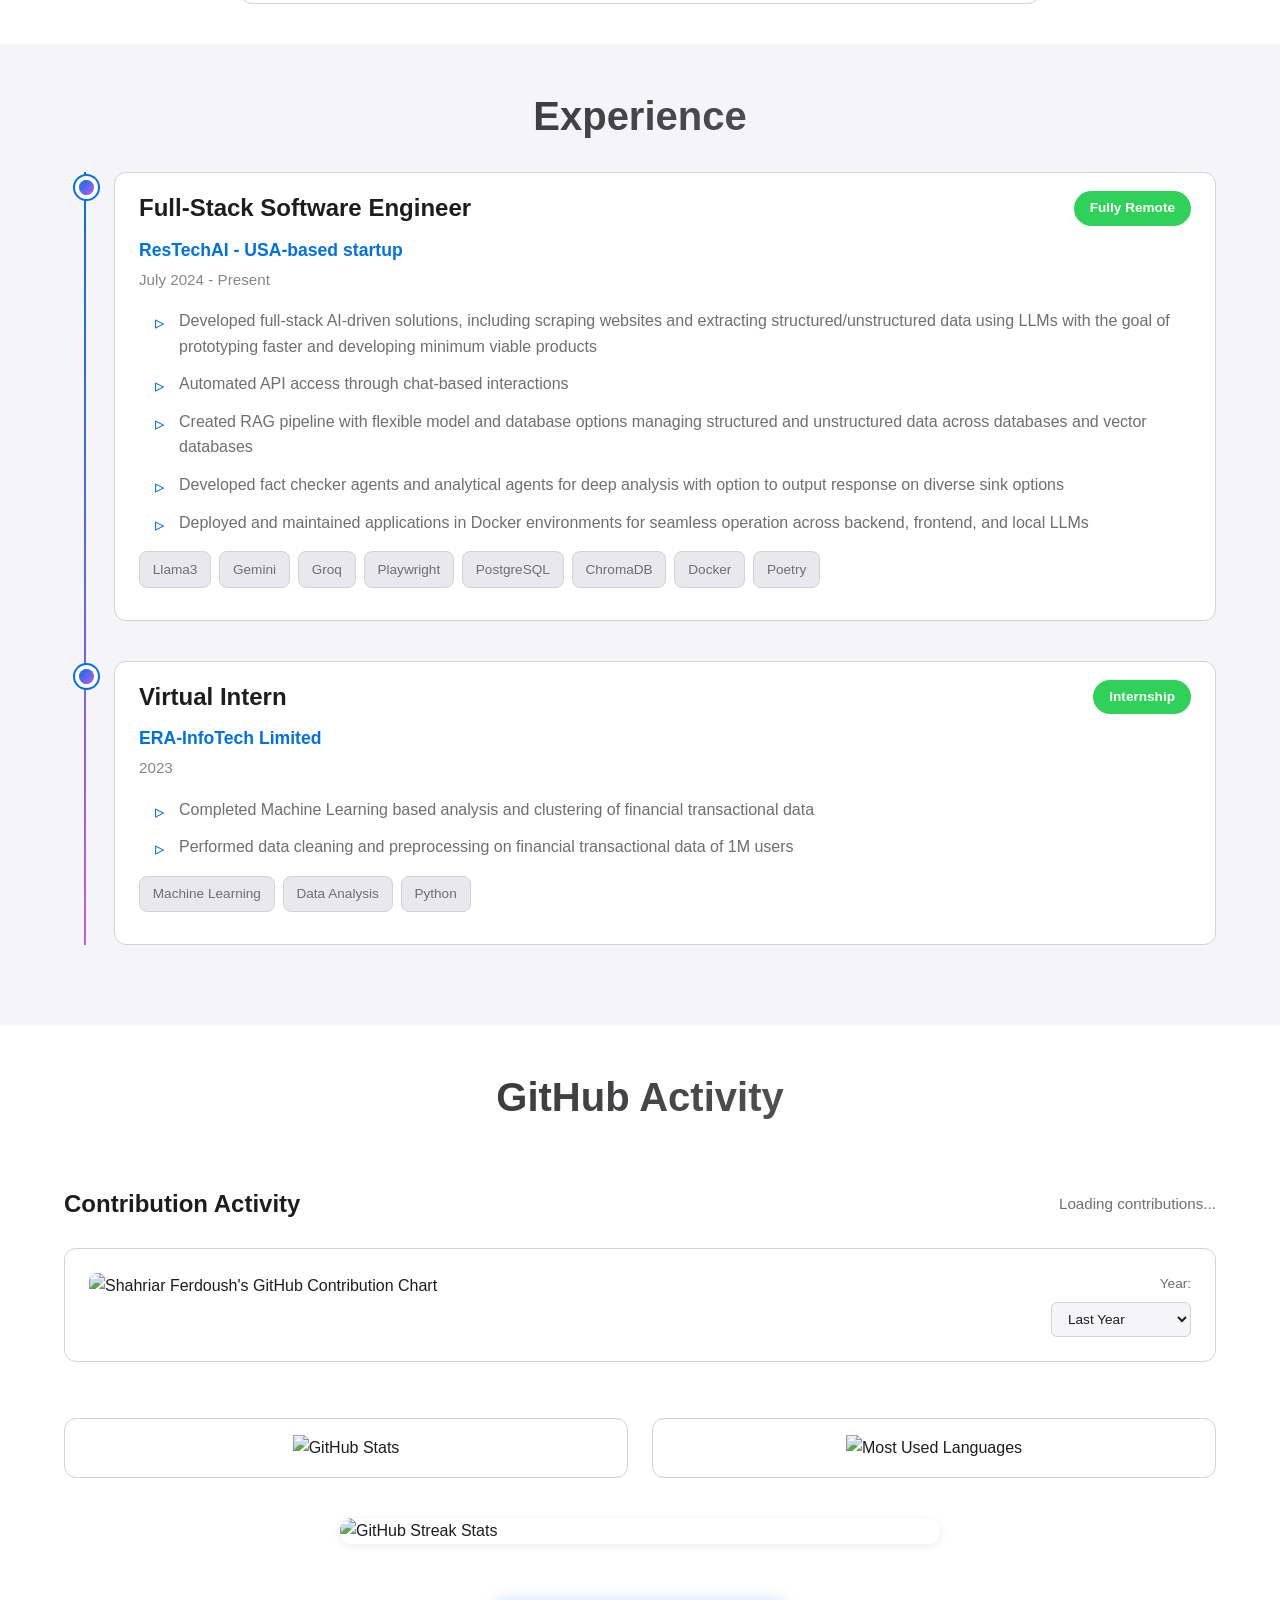
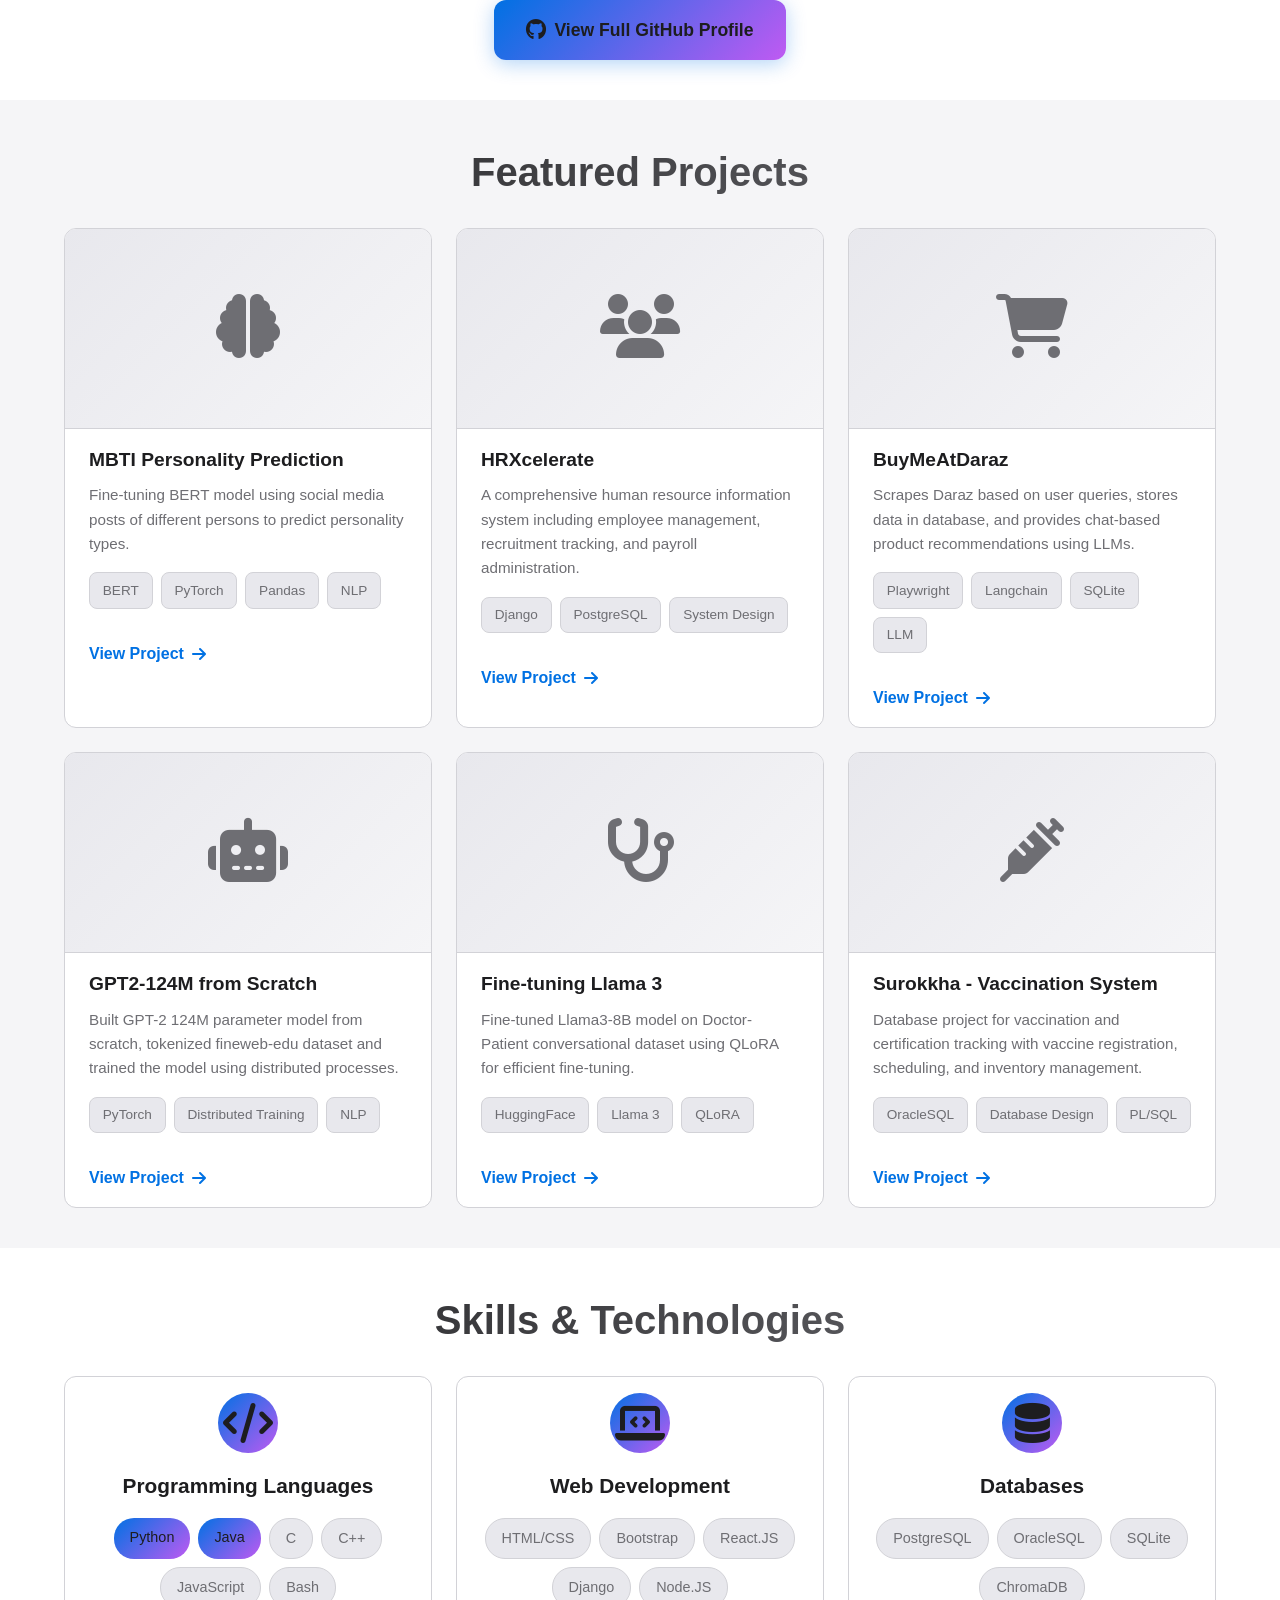
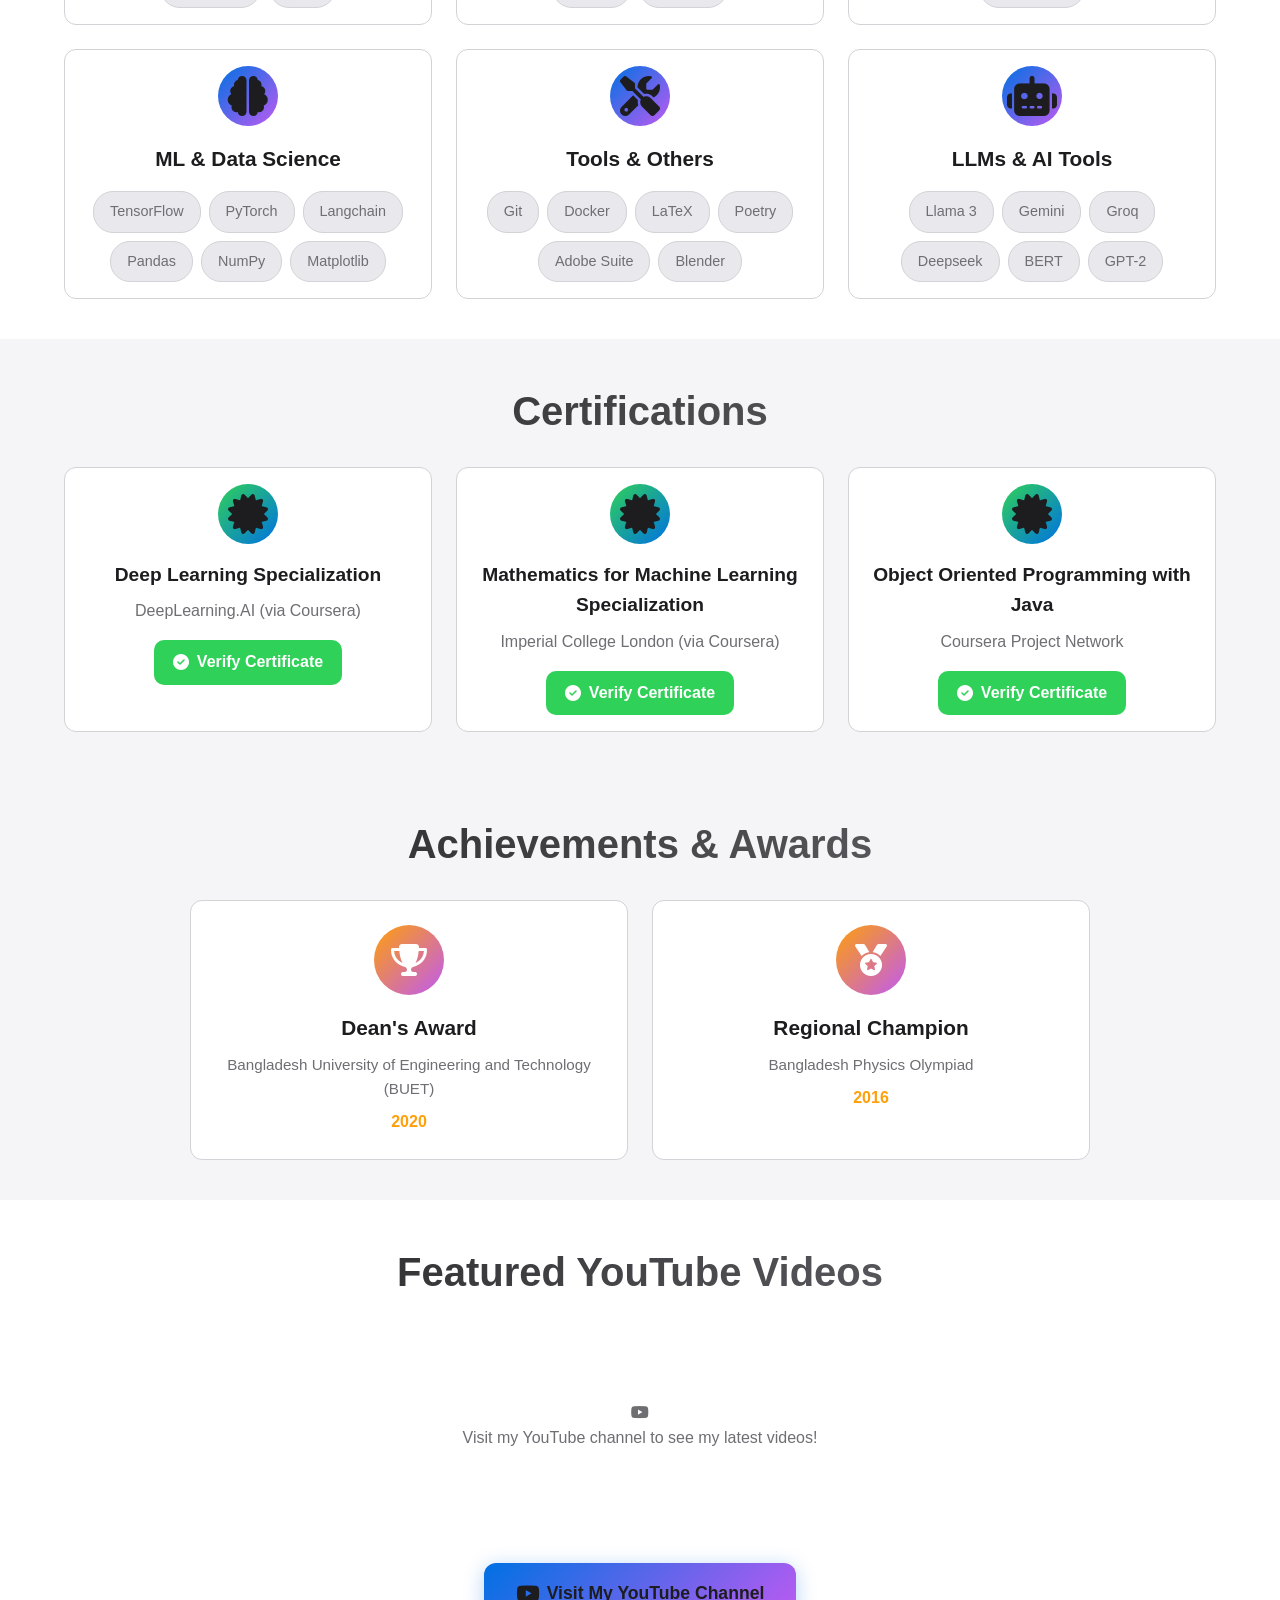
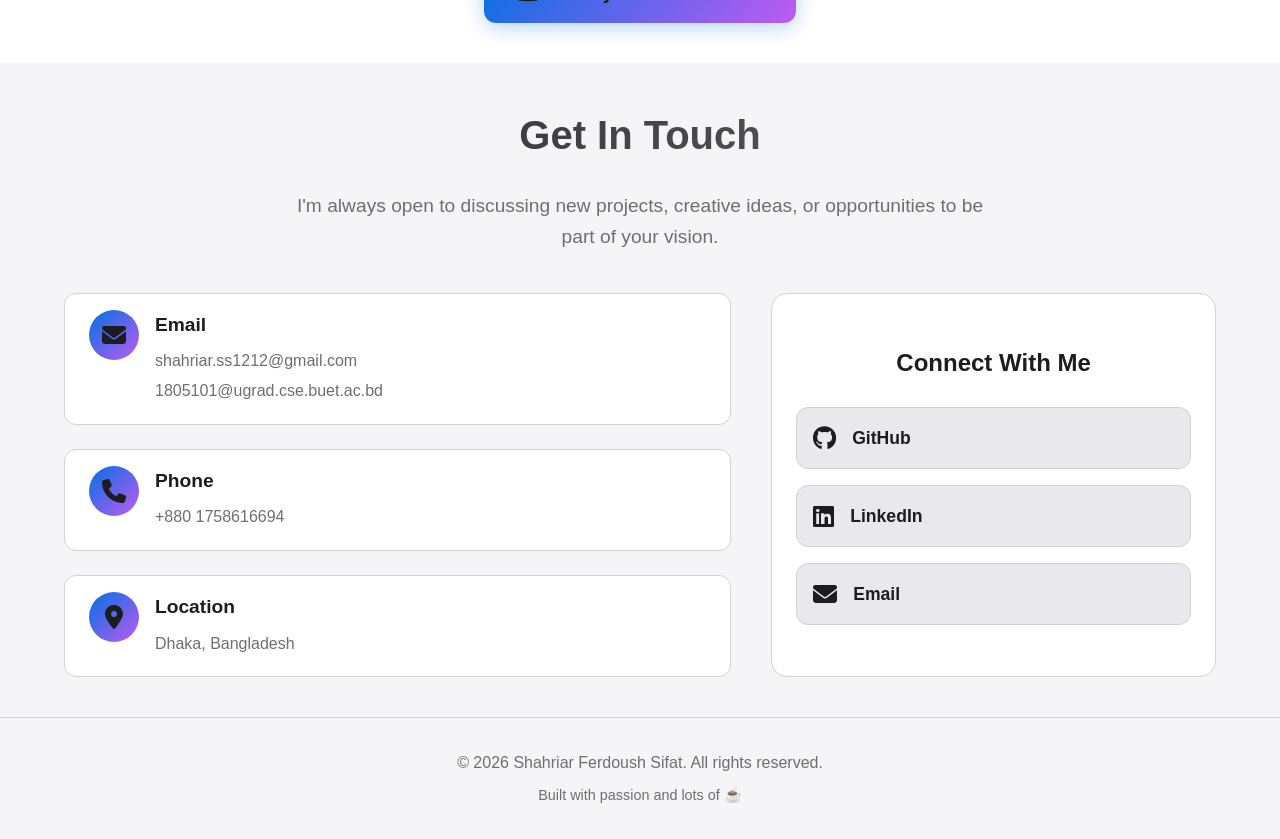
==== commit 0cf850e1: "youtube updates" ====
--- a/index.html
+++ b/index.html
@@ -8,7 +8,7 @@
       content="Shahriar Ferdoush Sifat - Full-Stack Software Engineer & AI/ML Researcher"
     />
     <title>Shahriar Ferdoush Sifat | Portfolio</title>
-    <link rel="stylesheet" href="css/style.css" />
+    <link rel="stylesheet" href="css/style.css?v=2.0" />
     <link
       rel="stylesheet"
       href="https://cdnjs.cloudflare.com/ajax/libs/font-awesome/6.4.0/css/all.min.css"
@@ -773,8 +773,31 @@
       </div>
     </section>
 
+    <!-- YouTube Videos Section -->
+    <section id="youtube" class="youtube-section section">
+      <div class="container">
+        <h2 class="section-title">Featured YouTube Videos</h2>
+        <div class="youtube-videos-grid" id="youtube-videos">
+          <!-- Loading state -->
+          <div class="video-loading">
+            <i class="fab fa-youtube"></i>
+            <p>Loading videos...</p>
+          </div>
+        </div>
+        <div class="youtube-channel-link">
+          <a
+            href="https://www.youtube.com/@ShahriarFerdoush"
+            target="_blank"
+            class="btn btn-primary"
+          >
+            <i class="fab fa-youtube"></i> Visit My YouTube Channel
+          </a>
+        </div>
+      </div>
+    </section>
+
     <!-- Contact Section -->
-    <section id="contact" class="contact section">
+    <section id="contact" class="contact section section-dark">
       <div class="container">
         <h2 class="section-title">Get In Touch</h2>
         <p class="contact-subtitle">
@@ -853,6 +876,6 @@
       </div>
     </footer>
 
-    <script src="js/main.js"></script>
+    <script src="js/main.js?v=2.0"></script>
   </body>
 </html>
--- a/css/style.css
+++ b/css/style.css
@@ -174,6 +174,16 @@
   -webkit-background-clip: text;
   -webkit-text-fill-color: transparent;
   background-clip: text;
+}
+
+.section-subtitle {
+  font-size: 1.1rem;
+  text-align: center;
+  color: var(--text-secondary);
+  margin-bottom: var(--spacing-lg);
+  max-width: 600px;
+  margin-left: auto;
+  margin-right: auto;
 }
 
 /* ===================================
@@ -1470,6 +1480,160 @@
 }
 
 /* ===================================
+   YouTube Section
+   =================================== */
+.youtube-section {
+  background-color: var(--bg-primary);
+}
+
+.youtube-videos-grid {
+  display: grid;
+  grid-template-columns: repeat(auto-fit, minmax(320px, 1fr));
+  gap: var(--spacing-md);
+  margin: var(--spacing-lg) 0;
+}
+
+.video-card {
+  background-color: var(--bg-card);
+  border: 1px solid var(--border-color);
+  border-radius: 12px;
+  overflow: hidden;
+  transition: all var(--transition-medium);
+  cursor: pointer;
+}
+
+.video-card:hover {
+  transform: translateY(-4px);
+  box-shadow: var(--shadow-md);
+  border-color: #ff0000;
+}
+
+.video-thumbnail {
+  position: relative;
+  width: 100%;
+  padding-top: 56.25%; /* 16:9 Aspect Ratio */
+  overflow: hidden;
+  background-color: var(--bg-tertiary);
+}
+
+.video-thumbnail img {
+  position: absolute;
+  top: 0;
+  left: 0;
+  width: 100%;
+  height: 100%;
+  object-fit: cover;
+  transition: transform var(--transition-medium);
+}
+
+.video-card:hover .video-thumbnail img {
+  transform: scale(1.05);
+}
+
+.video-play-icon {
+  position: absolute;
+  top: 50%;
+  left: 50%;
+  transform: translate(-50%, -50%);
+  width: 60px;
+  height: 60px;
+  background-color: rgba(255, 0, 0, 0.9);
+  border-radius: 50%;
+  display: flex;
+  align-items: center;
+  justify-content: center;
+  transition: all var(--transition-medium);
+}
+
+.video-card:hover .video-play-icon {
+  background-color: rgba(255, 0, 0, 1);
+  transform: translate(-50%, -50%) scale(1.1);
+}
+
+.video-play-icon i {
+  color: white;
+  font-size: 1.5rem;
+  margin-left: 3px; /* Optical adjustment for play icon */
+}
+
+.video-info {
+  padding: var(--spacing-md);
+}
+
+.video-title {
+  font-size: 1.1rem;
+  font-weight: 600;
+  color: var(--text-primary);
+  margin-bottom: var(--spacing-xs);
+  display: -webkit-box;
+  -webkit-line-clamp: 2;
+  -webkit-box-orient: vertical;
+  overflow: hidden;
+  line-height: 1.4;
+}
+
+.video-stats {
+  display: flex;
+  align-items: center;
+  gap: var(--spacing-md);
+  color: var(--text-secondary);
+  font-size: 0.9rem;
+}
+
+.video-stat {
+  display: flex;
+  align-items: center;
+  gap: 0.3rem;
+}
+
+.video-stat i {
+  font-size: 0.85rem;
+  color: var(--accent-blue);
+}
+
+.video-loading {
+  grid-column: 1 / -1;
+  text-align: center;
+  padding: var(--spacing-xl);
+  color: var(--text-secondary);
+}
+
+.video-loading i {
+  font-size: 3rem;
+  color: #ff0000;
+  margin-bottom: var(--spacing-sm);
+}
+
+.video-loading p {
+  font-size: 1.1rem;
+}
+
+.video-error {
+  grid-column: 1 / -1;
+  text-align: center;
+  padding: var(--spacing-xl);
+  color: var(--text-secondary);
+}
+
+.youtube-channel-link {
+  display: flex;
+  justify-content: center;
+  margin-top: var(--spacing-xl);
+}
+
+.youtube-channel-link .btn {
+  display: inline-flex;
+  align-items: center;
+  gap: 0.5rem;
+  padding: 1rem 2rem;
+  font-size: 1.1rem;
+}
+
+.youtube-channel-link .btn i {
+  font-size: 1.3rem;
+}
+
+/* ===================================
    Contact Section
    =================================== */
 .contact-subtitle {
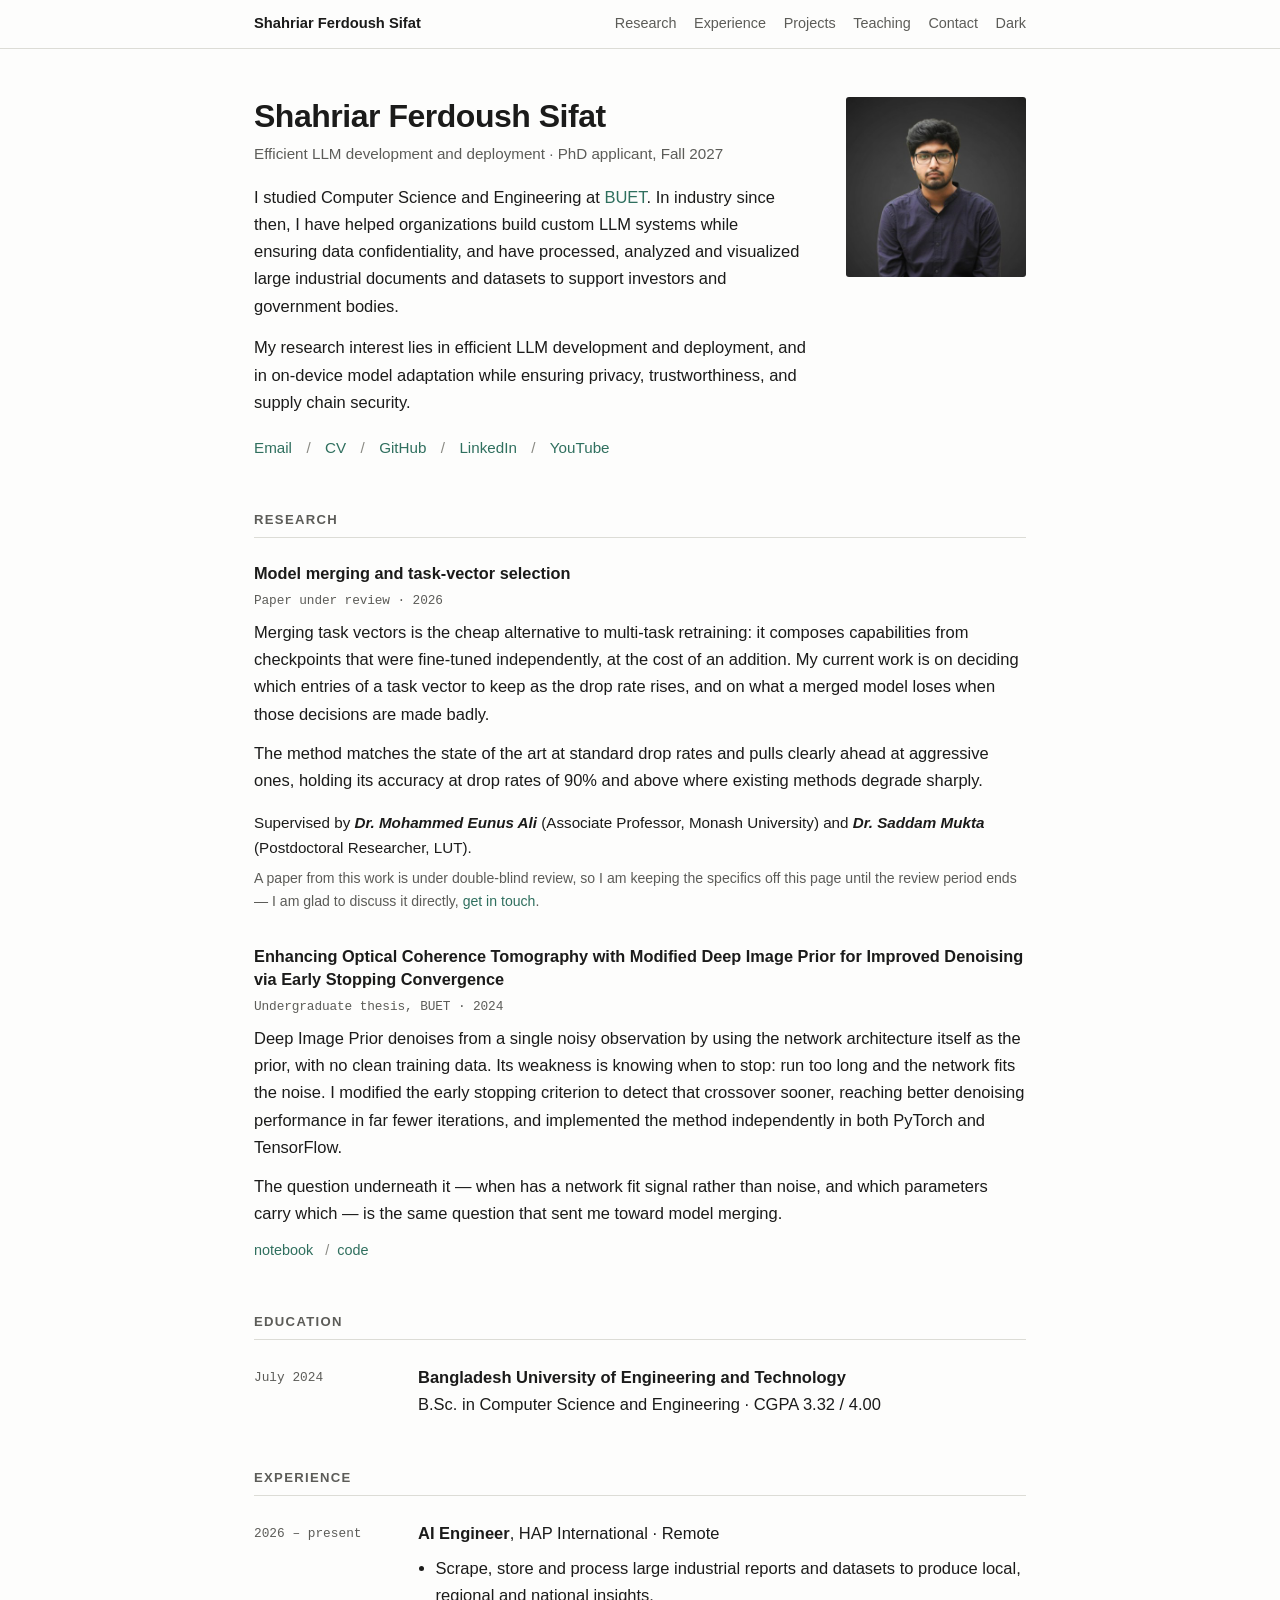
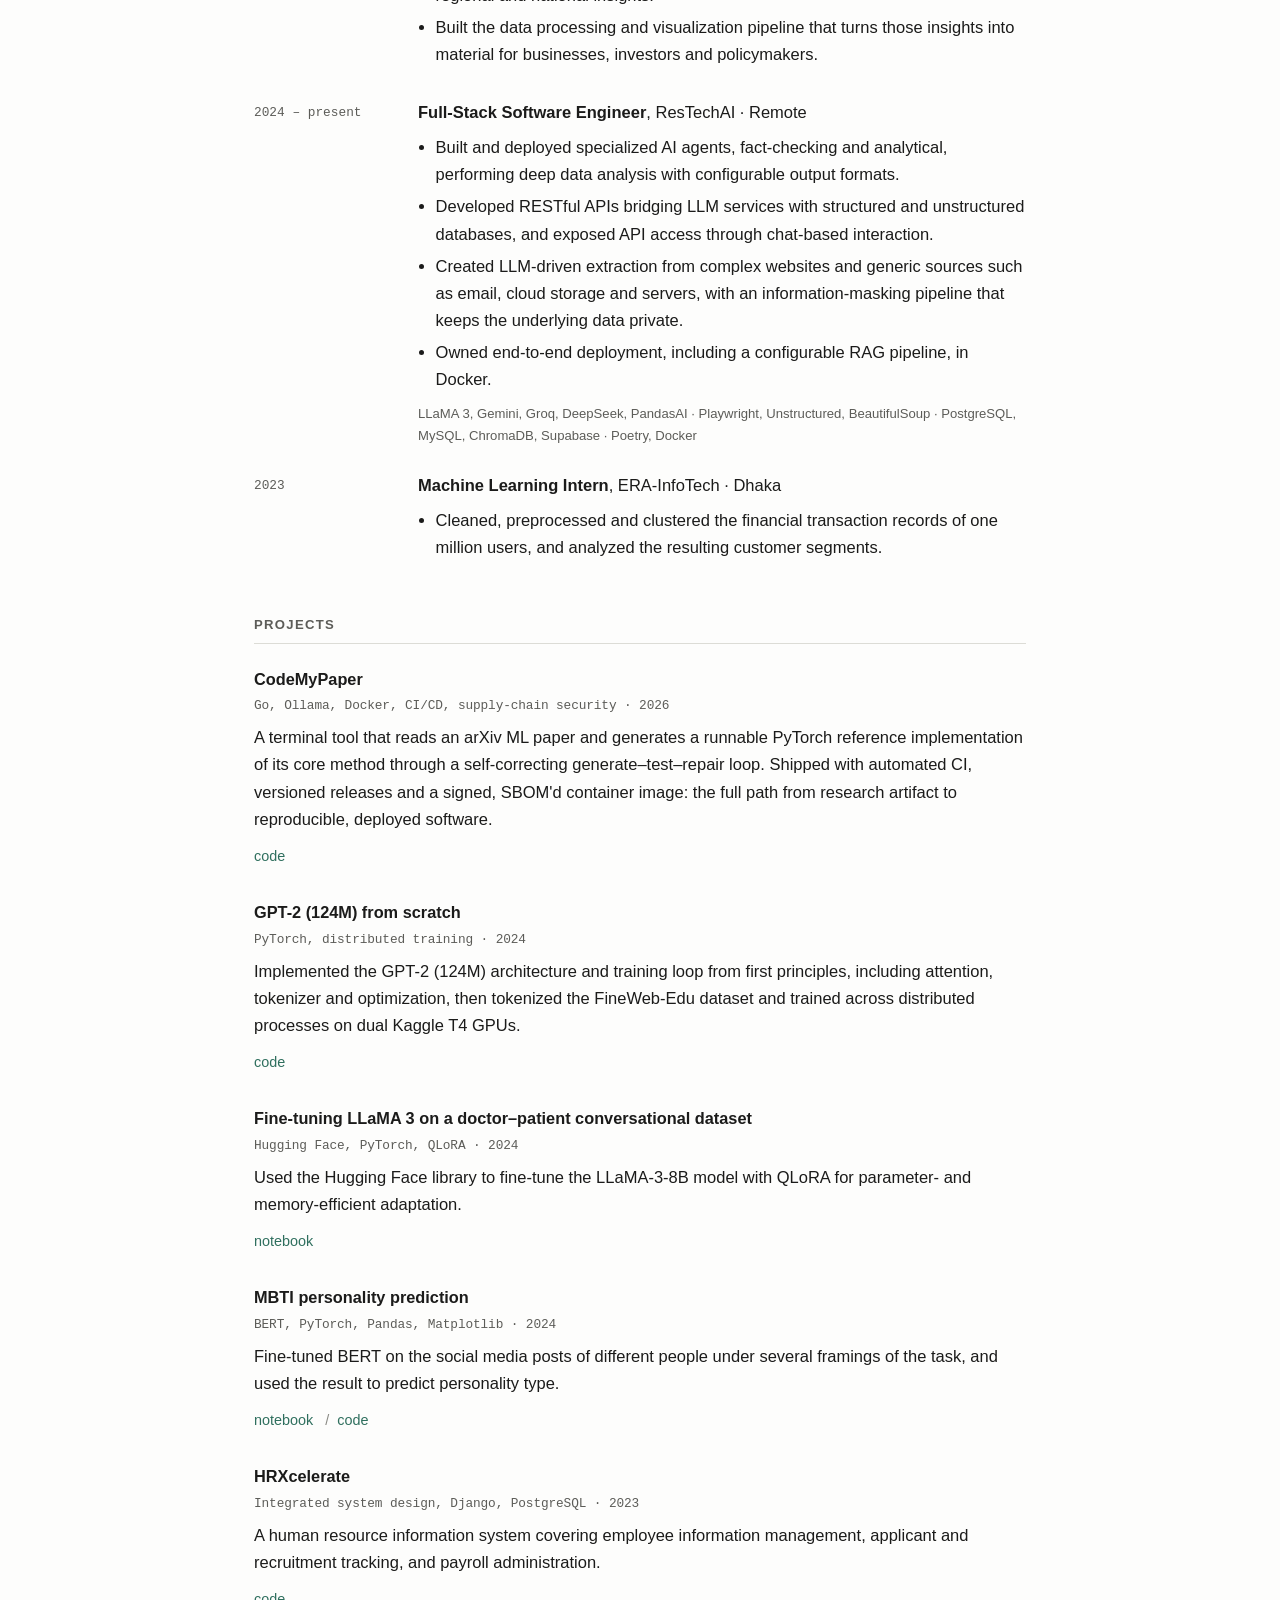
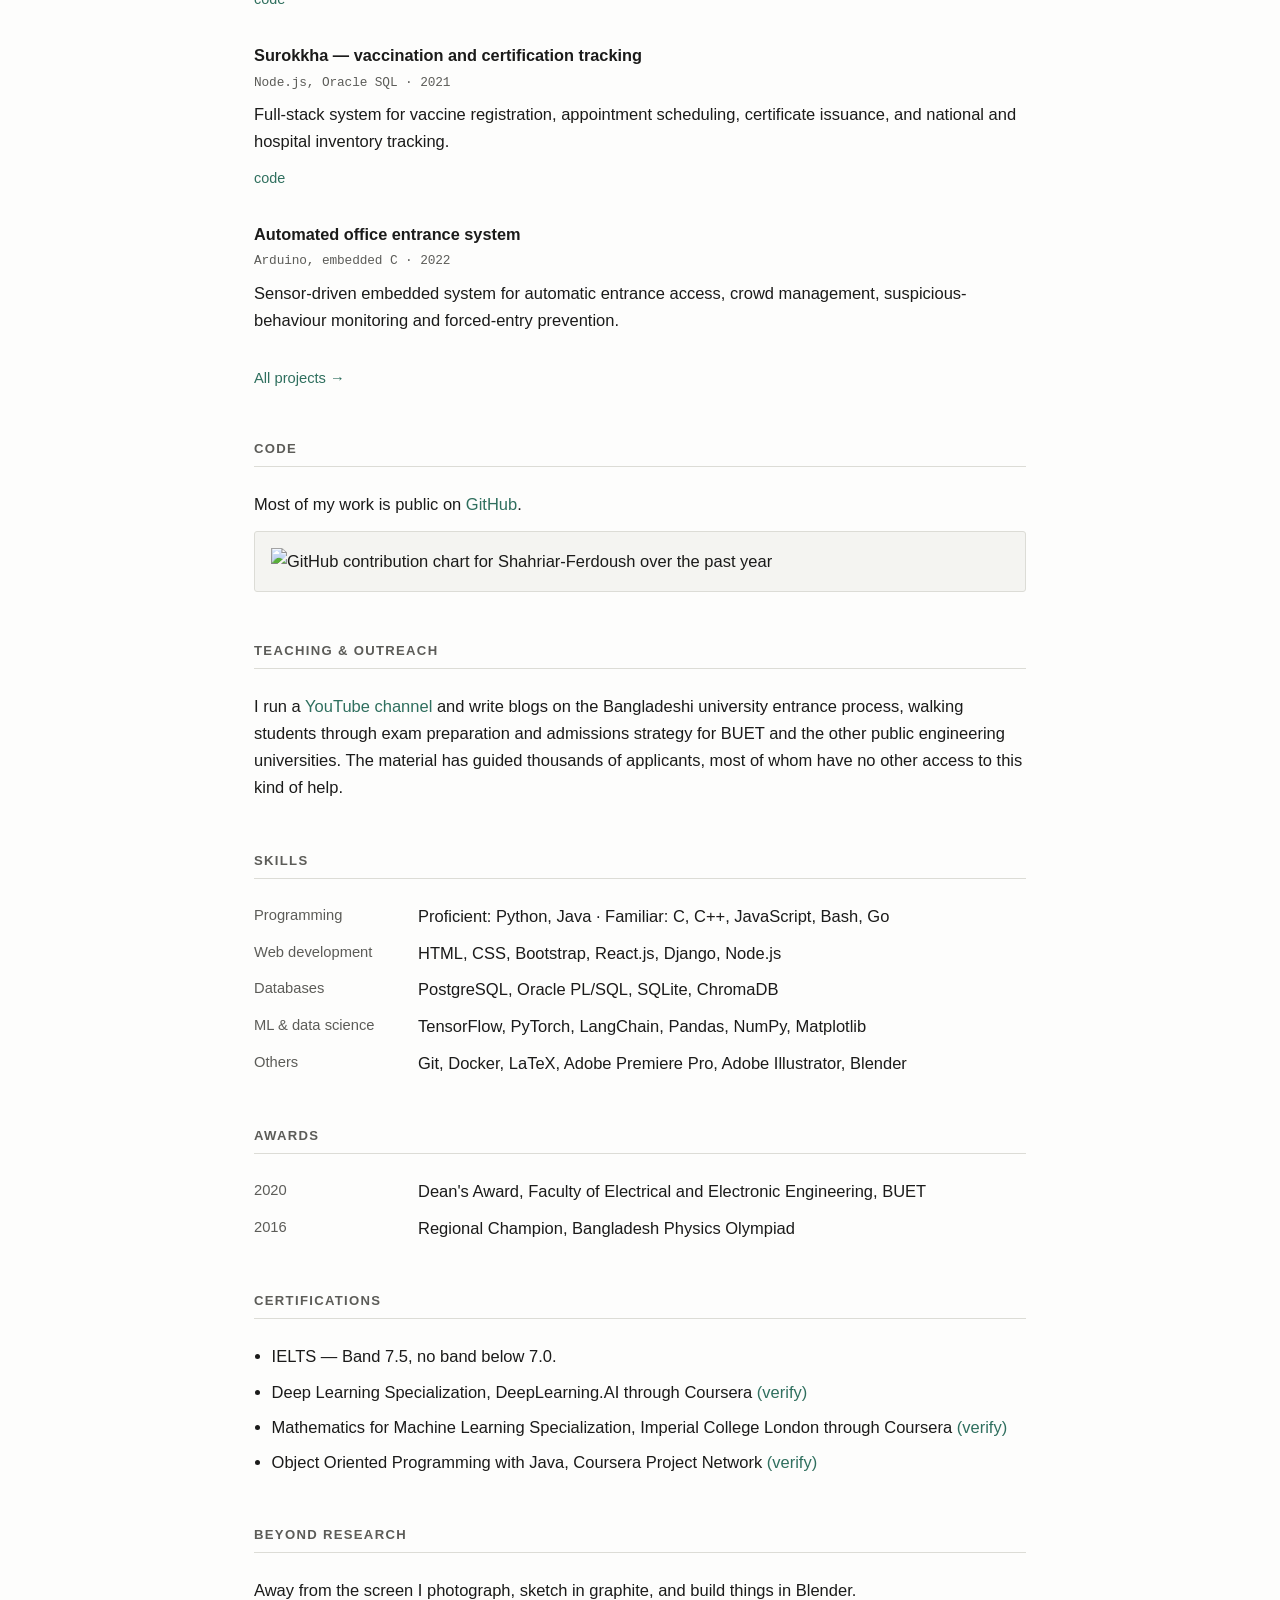
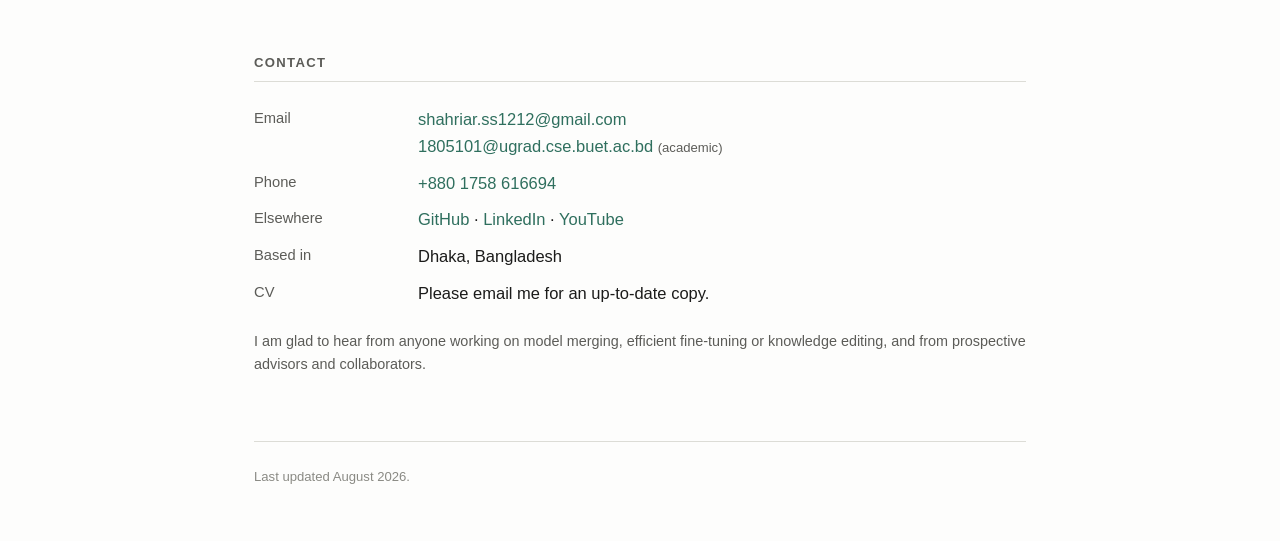
==== commit cf84b24a: "Add projects page detailing machine learning, graphics, full-stack applications, and early work" ====
--- a/index.html
+++ b/index.html
@@ -5,877 +5,507 @@
     <meta name="viewport" content="width=device-width, initial-scale=1.0" />
     <meta
       name="description"
-      content="Shahriar Ferdoush Sifat - Full-Stack Software Engineer & AI/ML Researcher"
+      content="Shahriar Ferdoush Sifat - efficient LLM development and deployment, on-device model adaptation, privacy, trustworthiness and supply chain security."
     />
-    <title>Shahriar Ferdoush Sifat | Portfolio</title>
-    <link rel="stylesheet" href="css/style.css?v=2.0" />
-    <link
-      rel="stylesheet"
-      href="https://cdnjs.cloudflare.com/ajax/libs/font-awesome/6.4.0/css/all.min.css"
-    />
+    <title>Shahriar Ferdoush Sifat</title>
+    <link rel="stylesheet" href="css/style.css?v=5.3" />
+    <script>
+      (function () {
+        var t = localStorage.getItem("theme");
+        if (t) document.documentElement.setAttribute("data-theme", t);
+      })();
+    </script>
   </head>
   <body>
-    <!-- Navigation -->
-    <nav class="navbar" id="navbar">
-      <div class="container">
-        <div class="nav-brand">
-          <a href="#home">SFS</a>
-        </div>
-        <ul class="nav-menu" id="nav-menu">
-          <li><a href="#home" class="nav-link">Home</a></li>
-          <li><a href="#about" class="nav-link">About</a></li>
-          <li><a href="#experience" class="nav-link">Experience</a></li>
-          <li><a href="#github-contributions" class="nav-link">GitHub</a></li>
-          <li><a href="#projects" class="nav-link">Projects</a></li>
-          <li><a href="#skills" class="nav-link">Skills</a></li>
-          <li><a href="#contact" class="nav-link">Contact</a></li>
+    <nav class="topnav" aria-label="Sections">
+      <div class="topnav-inner">
+        <a class="topnav-name" href="index.html">Shahriar Ferdoush Sifat</a>
+        <ul class="topnav-links">
+          <li><a href="#research">Research</a></li>
+          <li><a href="#experience">Experience</a></li>
+          <li><a href="projects.html">Projects</a></li>
+          <li><a href="#teaching">Teaching</a></li>
+          <li><a href="#contact">Contact</a></li>
+          <li>
+            <button id="theme-toggle" class="theme-toggle" type="button" aria-live="polite">
+              Dark
+            </button>
+          </li>
         </ul>
-        <div class="nav-controls">
-          <button
-            class="theme-toggle"
-            id="theme-toggle"
-            aria-label="Toggle theme"
-          >
-            <div class="theme-toggle-slider">
-              <i class="fas fa-sun theme-toggle-icon"></i>
-            </div>
-          </button>
-          <div class="hamburger" id="hamburger">
-            <span></span>
-            <span></span>
-            <span></span>
-          </div>
-        </div>
       </div>
     </nav>
 
-    <!-- Hero Section -->
-    <section id="home" class="hero">
-      <div class="hero-overlay"></div>
-      <div class="container hero-content">
-        <div class="hero-text">
-          <h1 class="hero-title">
-            <span class="typing-text">Hi, I'm Shahriar Ferdoush Sifat</span>
-          </h1>
-          <p class="hero-subtitle">
-            Full-Stack Software Engineer & AI/ML Researcher
+    <main>
+      <header class="masthead">
+        <div class="masthead-text">
+          <h1>Shahriar Ferdoush Sifat</h1>
+          <p class="role">
+            Efficient LLM development and deployment &middot; PhD applicant, Fall 2027
           </p>
-          <p class="hero-description">
-            I am a Computer Science and Engineering graduate from BUET with a
-            passion for <strong>Artificial Intelligence</strong> and
-            <strong>Machine Learning</strong>, particularly focused on Large
-            Language Models.
+          <p class="bio">
+            I studied Computer Science and Engineering at
+            <a href="https://www.buet.ac.bd/" target="_blank" rel="noopener">BUET</a>.
+            In industry since then, I have helped organizations build custom
+            LLM systems while ensuring data confidentiality, and have processed,
+            analyzed and visualized large industrial documents and datasets to
+            support investors and government bodies.
           </p>
-          <div class="hero-buttons">
-            <a href="#contact" class="btn btn-primary">Get in Touch</a>
-            <a href="#projects" class="btn btn-secondary">View My Work</a>
-          </div>
-          <div class="social-links">
-            <a
-              href="https://github.com/Shahriar-Ferdoush"
-              target="_blank"
-              aria-label="GitHub"
-            >
-              <i class="fab fa-github"></i>
-            </a>
-            <a
-              href="https://www.linkedin.com/in/shahriar-ferdoush-sifat/"
-              target="_blank"
-              aria-label="LinkedIn"
-            >
-              <i class="fab fa-linkedin"></i>
-            </a>
-            <a href="mailto:shahriar.ss1212@gmail.com" aria-label="Email">
-              <i class="fas fa-envelope"></i>
-            </a>
-            <a
-              href="https://www.youtube.com/@ShahriarFerdoush"
-              target="_blank"
-              aria-label="YouTube"
-            >
-              <i class="fab fa-youtube"></i>
-            </a>
-          </div>
+          <p class="bio">
+            My research interest lies in efficient LLM development and
+            deployment, and in on-device model adaptation while ensuring
+            privacy, trustworthiness, and supply chain security.
+          </p>
+          <nav class="links" aria-label="Profiles and contact">
+            <a href="mailto:shahriar.ss1212@gmail.com">Email</a>
+            <!-- Points at Contact until the anonymized CV PDF is in place.
+                 Restore: <a href="cv/Shahriar_Ferdoush_Sifat_CV.pdf">CV</a> -->
+            <a href="#contact">CV</a>
+            <a href="https://github.com/Shahriar-Ferdoush" target="_blank" rel="noopener">GitHub</a>
+            <a href="https://www.linkedin.com/in/shahriar-ferdoush-sifat/" target="_blank" rel="noopener">LinkedIn</a>
+            <a href="https://www.youtube.com/@ShahriarFerdoush" target="_blank" rel="noopener">YouTube</a>
+          </nav>
         </div>
-        <div class="hero-image">
+        <div class="masthead-photo">
           <img
-            src="images/profile/hero-profile.png"
+            src="images/profile/hero-profile-400.jpg"
             alt="Shahriar Ferdoush Sifat"
-            class="profile-image"
-            width="280"
-            height="280"
+            width="180"
+            height="180"
+          />
+        </div>
+      </header>
+
+      <section id="research">
+        <h2>Research</h2>
+
+        <!-- The first entry is deliberately unnamed: the paper is under
+             double-blind review, so no title, author list, venue or exact
+             result belongs on a page that carries my name. The full version is
+             kept in TODO.md - restore it after notification. -->
+        <article class="entry entry--plain">
+          <div class="entry-body">
+            <h3>Model merging and task-vector selection</h3>
+            <p class="entry-meta">Paper under review &middot; 2026</p>
+            <p>
+              Merging task vectors is the cheap alternative to multi-task
+              retraining: it composes capabilities from checkpoints that were
+              fine-tuned independently, at the cost of an addition. My current
+              work is on deciding which entries of a task vector to keep as the
+              drop rate rises, and on what a merged model loses when those
+              decisions are made badly.
+            </p>
+            <p>
+              The method matches the state of the art at standard drop rates and
+              pulls clearly ahead at aggressive ones, holding its accuracy at
+              drop rates of 90% and above where existing methods degrade sharply.
+            </p>
+            <p class="entry-advisors">
+              Supervised by <em>Dr. Mohammed Eunus Ali</em> (Associate
+              Professor, Monash University) and <em>Dr. Saddam Mukta</em>
+              (Postdoctoral Researcher, LUT).
+            </p>
+            <p class="entry-note">
+              A paper from this work is under double-blind review, so I am
+              keeping the specifics off this page until the review period ends
+              &mdash; I am glad to discuss it directly,
+              <a href="#contact">get in touch</a>.
+            </p>
+          </div>
+        </article>
+
+        <article class="entry entry--plain">
+          <div class="entry-body">
+            <h3>
+              Enhancing Optical Coherence Tomography with Modified Deep Image
+              Prior for Improved Denoising via Early Stopping Convergence
+            </h3>
+            <p class="entry-meta">Undergraduate thesis, BUET &middot; 2024</p>
+            <p>
+              Deep Image Prior denoises from a single noisy observation by using
+              the network architecture itself as the prior, with no clean
+              training data. Its weakness is knowing when to stop: run too long
+              and the network fits the noise. I modified the early stopping
+              criterion to detect that crossover sooner, reaching better
+              denoising performance in far fewer iterations, and implemented the
+              method independently in both PyTorch and TensorFlow.
+            </p>
+            <p>
+              The question underneath it &mdash; when has a network fit signal
+              rather than noise, and which parameters carry which &mdash; is the
+              same question that sent me toward model merging.
+            </p>
+            <p class="entry-links">
+              <a href="https://www.kaggle.com/code/shahriarferdoush/full-run-deep-image-prior-paper-unet" target="_blank" rel="noopener">notebook</a>
+              <a href="https://github.com/Shahriar-Ferdoush/Deep-Image-Prior-Tensorflow-" target="_blank" rel="noopener">code</a>
+            </p>
+          </div>
+        </article>
+      </section>
+
+      <section id="education">
+        <h2>Education</h2>
+        <dl class="listing">
+          <dt>July 2024</dt>
+          <dd>
+            <strong>Bangladesh University of Engineering and Technology</strong><br />
+            B.Sc. in Computer Science and Engineering &middot; CGPA 3.32 / 4.00
+          </dd>
+        </dl>
+      </section>
+
+      <section id="experience">
+        <h2>Experience</h2>
+
+        <dl class="listing">
+          <dt>2026 &ndash; present</dt>
+          <dd>
+            <strong>AI Engineer</strong>, HAP International &middot; Remote
+            <ul>
+              <li>
+                Scrape, store and process large industrial reports and datasets
+                to produce local, regional and national insights.
+              </li>
+              <li>
+                Built the data processing and visualization pipeline that turns
+                those insights into material for businesses, investors and
+                policymakers.
+              </li>
+            </ul>
+          </dd>
+
+          <dt>2024 &ndash; present</dt>
+          <dd>
+            <strong>Full-Stack Software Engineer</strong>, ResTechAI &middot; Remote
+            <ul>
+              <li>
+                Built and deployed specialized AI agents, fact-checking and
+                analytical, performing deep data analysis with configurable
+                output formats.
+              </li>
+              <li>
+                Developed RESTful APIs bridging LLM services with structured and
+                unstructured databases, and exposed API access through
+                chat-based interaction.
+              </li>
+              <li>
+                Created LLM-driven extraction from complex websites and generic
+                sources such as email, cloud storage and servers, with an
+                information-masking pipeline that keeps the underlying data
+                private.
+              </li>
+              <li>
+                Owned end-to-end deployment, including a configurable RAG
+                pipeline, in Docker.
+              </li>
+            </ul>
+            <p class="entry-note">
+              LLaMA 3, Gemini, Groq, DeepSeek, PandasAI &middot; Playwright,
+              Unstructured, BeautifulSoup &middot; PostgreSQL, MySQL, ChromaDB,
+              Supabase &middot; Poetry, Docker
+            </p>
+          </dd>
+
+          <dt>2023</dt>
+          <dd>
+            <strong>Machine Learning Intern</strong>, ERA-InfoTech &middot; Dhaka
+            <ul>
+              <li>
+                Cleaned, preprocessed and clustered the financial transaction
+                records of one million users, and analyzed the resulting
+                customer segments.
+              </li>
+            </ul>
+          </dd>
+        </dl>
+      </section>
+
+      <section id="projects">
+        <h2>Projects</h2>
+
+        <article class="entry entry--plain">
+          <div class="entry-body">
+            <h3>CodeMyPaper</h3>
+            <p class="entry-meta">Go, Ollama, Docker, CI/CD, supply-chain security &middot; 2026</p>
+            <p>
+              A terminal tool that reads an arXiv ML paper and generates a
+              runnable PyTorch reference implementation of its core method
+              through a self-correcting generate&ndash;test&ndash;repair loop.
+              Shipped with automated CI, versioned releases and a signed, SBOM'd
+              container image: the full path from research artifact to
+              reproducible, deployed software.
+            </p>
+            <p class="entry-links">
+              <a href="https://github.com/Shahriar-Ferdoush/codemypaper" target="_blank" rel="noopener">code</a>
+            </p>
+          </div>
+        </article>
+
+        <article class="entry entry--plain">
+          <div class="entry-body">
+            <h3>GPT-2 (124M) from scratch</h3>
+            <p class="entry-meta">PyTorch, distributed training &middot; 2024</p>
+            <p>
+              Implemented the GPT-2 (124M) architecture and training loop from
+              first principles, including attention, tokenizer and optimization,
+              then tokenized the FineWeb-Edu dataset and trained across
+              distributed processes on dual Kaggle T4 GPUs.
+            </p>
+            <p class="entry-links">
+              <a href="https://github.com/Shahriar-Ferdoush/GPT2-124M-1B-Token" target="_blank" rel="noopener">code</a>
+            </p>
+          </div>
+        </article>
+
+        <article class="entry entry--plain">
+          <div class="entry-body">
+            <h3>Fine-tuning LLaMA 3 on a doctor&ndash;patient conversational dataset</h3>
+            <p class="entry-meta">Hugging Face, PyTorch, QLoRA &middot; 2024</p>
+            <p>
+              Used the Hugging Face library to fine-tune the LLaMA-3-8B model
+              with QLoRA for parameter- and memory-efficient adaptation.
+            </p>
+            <p class="entry-links">
+              <a href="https://www.kaggle.com/code/shahriarferdoush/fine-tune-llm-doctor-consulting-dataset" target="_blank" rel="noopener">notebook</a>
+            </p>
+          </div>
+        </article>
+
+        <article class="entry entry--plain">
+          <div class="entry-body">
+            <h3>MBTI personality prediction</h3>
+            <p class="entry-meta">BERT, PyTorch, Pandas, Matplotlib &middot; 2024</p>
+            <p>
+              Fine-tuned BERT on the social media posts of different people
+              under several framings of the task, and used the result to predict
+              personality type.
+            </p>
+            <p class="entry-links">
+              <a href="https://colab.research.google.com/drive/1kwehwHfAvy8_h94VZrJTcOGcHcNw4eWn?usp=sharing" target="_blank" rel="noopener">notebook</a>
+              <a href="https://github.com/Shahriar-Ferdoush/Myers-Briggs-Personality-Prediction" target="_blank" rel="noopener">code</a>
+            </p>
+          </div>
+        </article>
+
+        <article class="entry entry--plain">
+          <div class="entry-body">
+            <h3>HRXcelerate</h3>
+            <p class="entry-meta">Integrated system design, Django, PostgreSQL &middot; 2023</p>
+            <p>
+              A human resource information system covering employee information
+              management, applicant and recruitment tracking, and payroll
+              administration.
+            </p>
+            <p class="entry-links">
+              <a href="https://github.com/utchchhwas/hrxcelerate" target="_blank" rel="noopener">code</a>
+            </p>
+          </div>
+        </article>
+
+        <article class="entry entry--plain">
+          <div class="entry-body">
+            <h3>Surokkha &mdash; vaccination and certification tracking</h3>
+            <p class="entry-meta">Node.js, Oracle SQL &middot; 2021</p>
+            <p>
+              Full-stack system for vaccine registration, appointment
+              scheduling, certificate issuance, and national and hospital
+              inventory tracking.
+            </p>
+            <p class="entry-links">
+              <a href="https://github.com/farhan19999/surokkha_v1" target="_blank" rel="noopener">code</a>
+            </p>
+          </div>
+        </article>
+
+        <article class="entry entry--plain">
+          <div class="entry-body">
+            <h3>Automated office entrance system</h3>
+            <p class="entry-meta">Arduino, embedded C &middot; 2022</p>
+            <p>
+              Sensor-driven embedded system for automatic entrance access, crowd
+              management, suspicious-behaviour monitoring and forced-entry
+              prevention.
+            </p>
+          </div>
+        </article>
+
+        <p class="more"><a href="projects.html">All projects &rarr;</a></p>
+      </section>
+
+      <section id="code">
+        <h2>Code</h2>
+        <p>
+          Most of my work is public on
+          <a href="https://github.com/Shahriar-Ferdoush" target="_blank" rel="noopener">GitHub</a>.
+        </p>
+        <div class="heatmap">
+          <img
+            src="https://ghchart.rshah.org/2f6f5e/Shahriar-Ferdoush"
+            alt="GitHub contribution chart for Shahriar-Ferdoush over the past year"
             loading="lazy"
           />
         </div>
-      </div>
-      <div class="scroll-indicator">
-        <div class="mouse"></div>
-      </div>
-    </section>
-
-    <!-- About Section -->
-    <!-- <section id="about" class="about section">
-      <div class="container">
-        <h2 class="section-title">About Me</h2>
-        <div class="about-content-full">
-          <p class="about-intro">
-            I am a Computer Science and Engineering graduate from BUET with a
-            passion for <strong>Artificial Intelligence</strong> and
-            <strong>Machine Learning</strong>, particularly focused on Large
-            Language Models.
-          </p>
-          <p class="about-intro">
-            [Add more about your research interests, career goals, and what
-            drives your passion for AI/ML here]
-          </p>
+      </section>
+
+      <section id="teaching">
+        <h2>Teaching &amp; Outreach</h2>
+        <p>
+          I run a
+          <a href="https://www.youtube.com/@ShahriarFerdoush" target="_blank" rel="noopener">YouTube channel</a>
+          and write blogs on the Bangladeshi university entrance process,
+          walking students through exam preparation and admissions strategy for
+          BUET and the other public engineering universities. The material has
+          guided thousands of applicants, most of whom have no other access to
+          this kind of help.
+        </p>
+      </section>
+
+      <section id="skills">
+        <h2>Skills</h2>
+        <dl class="listing listing--tight">
+          <dt>Programming</dt>
+          <dd>
+            Proficient: Python, Java &middot; Familiar: C, C++, JavaScript,
+            Bash, Go
+          </dd>
+
+          <dt>Web development</dt>
+          <dd>HTML, CSS, Bootstrap, React.js, Django, Node.js</dd>
+
+          <dt>Databases</dt>
+          <dd>PostgreSQL, Oracle PL/SQL, SQLite, ChromaDB</dd>
+
+          <dt>ML &amp; data science</dt>
+          <dd>TensorFlow, PyTorch, LangChain, Pandas, NumPy, Matplotlib</dd>
+
+          <dt>Others</dt>
+          <dd>
+            Git, Docker, LaTeX, Adobe Premiere Pro, Adobe Illustrator, Blender
+          </dd>
+        </dl>
+      </section>
+
+      <section id="awards">
+        <h2>Awards</h2>
+        <dl class="listing listing--tight">
+          <dt>2020</dt>
+          <dd>Dean's Award, Faculty of Electrical and Electronic Engineering, BUET</dd>
+
+          <dt>2016</dt>
+          <dd>Regional Champion, Bangladesh Physics Olympiad</dd>
+        </dl>
+      </section>
+
+      <section id="certifications">
+        <h2>Certifications</h2>
+        <ul class="compact">
+          <li>IELTS &mdash; Band 7.5, no band below 7.0.</li>
+          <li>
+            Deep Learning Specialization, DeepLearning.AI through Coursera
+            <a href="https://coursera.org/share/87b509b33cf9c13046e29146c1395915" target="_blank" rel="noopener">(verify)</a>
+          </li>
+          <li>
+            Mathematics for Machine Learning Specialization, Imperial College
+            London through Coursera
+            <a href="https://coursera.org/share/87b509b33cf9c13046e29146c1395915" target="_blank" rel="noopener">(verify)</a>
+          </li>
+          <li>
+            Object Oriented Programming with Java, Coursera Project Network
+            <a href="https://coursera.org/share/6aeaeea2c737f029d5830bc51a73d6c1" target="_blank" rel="noopener">(verify)</a>
+          </li>
+        </ul>
+      </section>
+
+      <section id="beyond">
+        <h2>Beyond Research</h2>
+        <p>
+          Away from the screen I photograph, sketch in graphite, and build
+          things in Blender.
+        </p>
+
+        <!--
+          GALLERY - currently disabled because images/creative/ is empty, and a
+          grid of broken tiles is worse than no grid.
+
+          To switch it on: drop 01.jpg ... 08.jpg into images/creative/ (see the
+          README there), then delete this comment wrapper.
+
+        <div class="gallery">
+          <figure>
+            <img src="images/creative/01.jpg" alt="" loading="lazy" />
+            <figcaption>Photography</figcaption>
+          </figure>
+          <figure>
+            <img src="images/creative/02.jpg" alt="" loading="lazy" />
+            <figcaption>Photography</figcaption>
+          </figure>
+          <figure>
+            <img src="images/creative/03.jpg" alt="" loading="lazy" />
+            <figcaption>Sketch</figcaption>
+          </figure>
+          <figure>
+            <img src="images/creative/04.jpg" alt="" loading="lazy" />
+            <figcaption>Sketch</figcaption>
+          </figure>
+          <figure>
+            <img src="images/creative/05.jpg" alt="" loading="lazy" />
+            <figcaption>Digital illustration</figcaption>
+          </figure>
+          <figure>
+            <img src="images/creative/06.jpg" alt="" loading="lazy" />
+            <figcaption>Digital illustration</figcaption>
+          </figure>
+          <figure>
+            <img src="images/creative/07.jpg" alt="" loading="lazy" />
+            <figcaption>Blender render</figcaption>
+          </figure>
+          <figure>
+            <img src="images/creative/08.jpg" alt="" loading="lazy" />
+            <figcaption>Blender render</figcaption>
+          </figure>
         </div>
-      </div>
-    </section> -->
-
-    <!-- Research/Thesis Section -->
-    <section id="research" class="research section section-dark">
-      <div class="container">
-        <h2 class="section-title">Research & Thesis</h2>
-        <div class="research-grid">
-          <div class="research-card">
-            <div class="research-tag">Ongoing - Masters</div>
-            <h3>Building Small Adaptive LLMs</h3>
-            <p class="research-subtitle">
-              A Pipeline for Task-Specific Fine-Tuning, Model Merging, and
-              Knowledge Updates
-            </p>
-            <p>
-              Developing an end-to-end pipeline to tune small large language
-              models finetuned for diverse tasks and merge them using different
-              merging methods. Finally, using lifelong knowledge editing
-              techniques to update merged models for keeping them up-to-date
-              with new information.
-            </p>
-            <div class="tech-stack">
-              <span class="tech-tag">PyTorch</span>
-              <span class="tech-tag">HuggingFace</span>
-              <span class="tech-tag">Model Merging</span>
-              <span class="tech-tag">Knowledge Editing</span>
-            </div>
-            <div class="research-links">
-              <a
-                href="https://github.com/Shahriar-Ferdoush/Model-Merging"
-                target="_blank"
-                class="link-btn"
-              >
-                <i class="fab fa-github"></i> Repository 1
-              </a>
-              <a
-                href="https://github.com/Shahriar-Ferdoush/test"
-                target="_blank"
-                class="link-btn"
-              >
-                <i class="fab fa-github"></i> Repository 2
-              </a>
-            </div>
-          </div>
-          <div class="research-card">
-            <div class="research-tag">Completed - Undergraduate</div>
-            <h3>Enhancing OCT with Modified Deep Image Prior</h3>
-            <p class="research-subtitle">
-              Improved Denoising via Early Stopping Convergence
-            </p>
-            <p>
-              Uses a network architecture as a prior to learn the features for
-              the image and uses the generative technique to iteratively
-              generate denoised images based on only one noisy data. Achieved
-              better denoising performance with significantly fewer iterations.
-            </p>
-            <div class="tech-stack">
-              <span class="tech-tag">PyTorch</span>
-              <span class="tech-tag">TensorFlow</span>
-              <span class="tech-tag">Matplotlib</span>
-              <span class="tech-tag">U-Net</span>
-            </div>
-            <div class="research-links">
-              <a
-                href="https://www.kaggle.com/code/shahriarferdoush/full-run-deep-image-prior-paper-unet"
-                target="_blank"
-                class="link-btn"
-              >
-                <i class="fas fa-external-link-alt"></i> View on Kaggle
-              </a>
-            </div>
-          </div>
-        </div>
-      </div>
-    </section>
-
-    <!-- Education Section -->
-    <section id="education" class="education section">
-      <div class="container">
-        <h2 class="section-title">Education</h2>
-        <div class="education-content">
-          <div class="education-card">
-            <div class="education-icon">
-              <i class="fas fa-graduation-cap"></i>
-            </div>
-            <div class="education-details">
-              <h3>B.Sc. in Computer Science and Engineering</h3>
-              <p class="education-institution">
-                Bangladesh University of Engineering and Technology (BUET)
-              </p>
-              <p class="education-date">Graduated: July 2024</p>
-              <p class="education-location">
-                <i class="fas fa-map-marker-alt"></i> Dhaka, Bangladesh
-              </p>
-            </div>
-          </div>
-        </div>
-      </div>
-    </section>
-
-    <!-- Experience Section -->
-    <section id="experience" class="experience section section-dark">
-      <div class="container">
-        <h2 class="section-title">Experience</h2>
-        <div class="timeline">
-          <div class="timeline-item">
-            <div class="timeline-dot"></div>
-            <div class="timeline-content">
-              <div class="timeline-header">
-                <h3>Full-Stack Software Engineer</h3>
-                <span class="timeline-badge">Fully Remote</span>
-              </div>
-              <p class="timeline-company">ResTechAI - USA-based startup</p>
-              <p class="timeline-date">July 2024 - Present</p>
-              <ul class="timeline-description">
-                <li>
-                  Developed full-stack AI-driven solutions, including scraping
-                  websites and extracting structured/unstructured data using
-                  LLMs with the goal of prototyping faster and developing
-                  minimum viable products
-                </li>
-                <li>Automated API access through chat-based interactions</li>
-                <li>
-                  Created RAG pipeline with flexible model and database options
-                  managing structured and unstructured data across databases and
-                  vector databases
-                </li>
-                <li>
-                  Developed fact checker agents and analytical agents for deep
-                  analysis with option to output response on diverse sink
-                  options
-                </li>
-                <li>
-                  Deployed and maintained applications in Docker environments
-                  for seamless operation across backend, frontend, and local
-                  LLMs
-                </li>
-              </ul>
-              <div class="tech-stack">
-                <span class="tech-tag">Llama3</span>
-                <span class="tech-tag">Gemini</span>
-                <span class="tech-tag">Groq</span>
-                <span class="tech-tag">Playwright</span>
-                <span class="tech-tag">PostgreSQL</span>
-                <span class="tech-tag">ChromaDB</span>
-                <span class="tech-tag">Docker</span>
-                <span class="tech-tag">Poetry</span>
-              </div>
-            </div>
-          </div>
-          <div class="timeline-item">
-            <div class="timeline-dot"></div>
-            <div class="timeline-content">
-              <div class="timeline-header">
-                <h3>Virtual Intern</h3>
-                <span class="timeline-badge">Internship</span>
-              </div>
-              <p class="timeline-company">ERA-InfoTech Limited</p>
-              <p class="timeline-date">2023</p>
-              <ul class="timeline-description">
-                <li>
-                  Completed Machine Learning based analysis and clustering of
-                  financial transactional data
-                </li>
-                <li>
-                  Performed data cleaning and preprocessing on financial
-                  transactional data of 1M users
-                </li>
-              </ul>
-              <div class="tech-stack">
-                <span class="tech-tag">Machine Learning</span>
-                <span class="tech-tag">Data Analysis</span>
-                <span class="tech-tag">Python</span>
-              </div>
-            </div>
-          </div>
-        </div>
-      </div>
-    </section>
-
-    <!-- GitHub Contributions Section -->
-    <section id="github-contributions" class="github-contributions section">
-      <div class="container">
-        <h2 class="section-title">GitHub Activity</h2>
-        <!-- <p class="section-subtitle">
-          My open source contributions and coding activity
-        </p> -->
-
-        <!-- GitHub Stats Cards -->
-        <!-- <div class="github-stats-grid">
-          <div class="github-stat-card">
-            <div class="stat-icon">
-              <i class="fas fa-code-branch"></i>
-            </div>
-            <div class="stat-content">
-              <h3 class="stat-number" id="total-commits">Loading...</h3>
-              <p class="stat-label">Total Commits</p>
-            </div>
-          </div>
-
-          <div class="github-stat-card">
-            <div class="stat-icon">
-              <i class="fas fa-code-pull-request"></i>
-            </div>
-            <div class="stat-content">
-              <h3 class="stat-number" id="pull-requests">Loading...</h3>
-              <p class="stat-label">Pull Requests</p>
-            </div>
-          </div>
-
-          <div class="github-stat-card">
-            <div class="stat-icon">
-              <i class="fas fa-circle-exclamation"></i>
-            </div>
-            <div class="stat-content">
-              <h3 class="stat-number" id="issues">Loading...</h3>
-              <p class="stat-label">Issues</p>
-            </div>
-          </div>
-
-          <div class="github-stat-card">
-            <div class="stat-icon">
-              <i class="fas fa-star"></i>
-            </div>
-            <div class="stat-content">
-              <h3 class="stat-number" id="total-stars">Loading...</h3>
-              <p class="stat-label">Total Stars</p>
-            </div>
-          </div>
-        </div> -->
-
-        <!-- GitHub Contribution Graph -->
-        <div class="github-graph-section">
-          <div class="graph-header">
-            <h3>Contribution Activity</h3>
-            <span class="contribution-count" id="contribution-count"
-              >Loading contributions...</span
-            >
-          </div>
-          <div class="github-graph-container">
-            <img
-              id="contribution-chart"
-              src="https://ghchart.rshah.org/0071e3/Shahriar-Ferdoush"
-              alt="Shahriar Ferdoush's GitHub Contribution Chart"
-              class="github-chart"
-            />
-            <div class="year-selector">
-              <label for="contribution-year">Year:</label>
-              <select id="contribution-year" class="year-dropdown">
-                <option value="last">Last Year</option>
-              </select>
-            </div>
-          </div>
-        </div>
-
-        <!-- GitHub Profile Stats -->
-        <div class="github-profile-stats">
-          <div class="profile-stat-card">
-            <img
-              src="https://github-readme-stats.vercel.app/api?username=Shahriar-Ferdoush&show_icons=true&theme=default&hide_border=true&bg_color=ffffff&title_color=0071e3&icon_color=0071e3&text_color=1d1d1f"
-              alt="GitHub Stats"
-              class="github-stats-img"
-            />
-          </div>
-
-          <div class="profile-stat-card">
-            <img
-              src="https://github-readme-stats.vercel.app/api/top-langs/?username=Shahriar-Ferdoush&layout=compact&theme=default&hide_border=true&bg_color=ffffff&title_color=0071e3&text_color=1d1d1f"
-              alt="Most Used Languages"
-              class="github-stats-img"
-            />
-          </div>
-        </div>
-
-        <!-- GitHub Streak Stats -->
-        <div class="github-streak-section">
-          <img
-            src="https://github-readme-streak-stats.herokuapp.com/?user=Shahriar-Ferdoush&theme=default&hide_border=true&background=ffffff&ring=0071e3&fire=0071e3&currStreakLabel=1d1d1f&sideLabels=1d1d1f&currStreakNum=0071e3&sideNums=0071e3"
-            alt="GitHub Streak Stats"
-            class="github-streak-img"
-          />
-        </div>
-
-        <!-- View Profile Button -->
-        <div class="github-profile-link">
-          <a
-            href="https://github.com/Shahriar-Ferdoush"
-            target="_blank"
-            class="btn btn-primary"
-          >
-            <i class="fab fa-github"></i> View Full GitHub Profile
-          </a>
-        </div>
-      </div>
-    </section>
-
-    <!-- Projects Section -->
-    <section id="projects" class="projects section section-dark">
-      <div class="container">
-        <h2 class="section-title">Featured Projects</h2>
-        <div class="projects-grid">
-          <div class="project-card">
-            <div class="project-image">
-              <div class="project-placeholder">
-                <i class="fas fa-brain"></i>
-              </div>
-            </div>
-            <div class="project-content">
-              <h3>MBTI Personality Prediction</h3>
-              <p>
-                Fine-tuning BERT model using social media posts of different
-                persons to predict personality types.
-              </p>
-              <div class="tech-stack">
-                <span class="tech-tag">BERT</span>
-                <span class="tech-tag">PyTorch</span>
-                <span class="tech-tag">Pandas</span>
-                <span class="tech-tag">NLP</span>
-              </div>
-              <a
-                href="https://colab.research.google.com/drive/1kwehwHfAvy8_h94VZrJTcOGcHcNw4eWn?usp=sharing"
-                target="_blank"
-                class="project-link"
-              >
-                View Project <i class="fas fa-arrow-right"></i>
-              </a>
-            </div>
-          </div>
-
-          <div class="project-card">
-            <div class="project-image">
-              <div class="project-placeholder">
-                <i class="fas fa-users"></i>
-              </div>
-            </div>
-            <div class="project-content">
-              <h3>HRXcelerate</h3>
-              <p>
-                A comprehensive human resource information system including
-                employee management, recruitment tracking, and payroll
-                administration.
-              </p>
-              <div class="tech-stack">
-                <span class="tech-tag">Django</span>
-                <span class="tech-tag">PostgreSQL</span>
-                <span class="tech-tag">System Design</span>
-              </div>
-              <a
-                href="https://github.com/utchchhwas/hrxcelerate"
-                target="_blank"
-                class="project-link"
-              >
-                View Project <i class="fas fa-arrow-right"></i>
-              </a>
-            </div>
-          </div>
-
-          <div class="project-card">
-            <div class="project-image">
-              <div class="project-placeholder">
-                <i class="fas fa-shopping-cart"></i>
-              </div>
-            </div>
-            <div class="project-content">
-              <h3>BuyMeAtDaraz</h3>
-              <p>
-                Scrapes Daraz based on user queries, stores data in database,
-                and provides chat-based product recommendations using LLMs.
-              </p>
-              <div class="tech-stack">
-                <span class="tech-tag">Playwright</span>
-                <span class="tech-tag">Langchain</span>
-                <span class="tech-tag">SQLite</span>
-                <span class="tech-tag">LLM</span>
-              </div>
-              <a
-                href="https://github.com/Shahriar-Ferdoush/BuyMeAtDaraz"
-                target="_blank"
-                class="project-link"
-              >
-                View Project <i class="fas fa-arrow-right"></i>
-              </a>
-            </div>
-          </div>
-
-          <div class="project-card">
-            <div class="project-image">
-              <div class="project-placeholder">
-                <i class="fas fa-robot"></i>
-              </div>
-            </div>
-            <div class="project-content">
-              <h3>GPT2-124M from Scratch</h3>
-              <p>
-                Built GPT-2 124M parameter model from scratch, tokenized
-                fineweb-edu dataset and trained the model using distributed
-                processes.
-              </p>
-              <div class="tech-stack">
-                <span class="tech-tag">PyTorch</span>
-                <span class="tech-tag">Distributed Training</span>
-                <span class="tech-tag">NLP</span>
-              </div>
-              <a
-                href="https://github.com/Shahriar-Ferdoush/GPT2-124M-1B-Token"
-                target="_blank"
-                class="project-link"
-              >
-                View Project <i class="fas fa-arrow-right"></i>
-              </a>
-            </div>
-          </div>
-
-          <div class="project-card">
-            <div class="project-image">
-              <div class="project-placeholder">
-                <i class="fas fa-stethoscope"></i>
-              </div>
-            </div>
-            <div class="project-content">
-              <h3>Fine-tuning Llama 3</h3>
-              <p>
-                Fine-tuned Llama3-8B model on Doctor-Patient conversational
-                dataset using QLoRA for efficient fine-tuning.
-              </p>
-              <div class="tech-stack">
-                <span class="tech-tag">HuggingFace</span>
-                <span class="tech-tag">Llama 3</span>
-                <span class="tech-tag">QLoRA</span>
-              </div>
-              <a
-                href="https://www.kaggle.com/code/shahriarferdoush/fine-tune-llm-doctor-consulting-dataset"
-                target="_blank"
-                class="project-link"
-              >
-                View Project <i class="fas fa-arrow-right"></i>
-              </a>
-            </div>
-          </div>
-
-          <div class="project-card">
-            <div class="project-image">
-              <div class="project-placeholder">
-                <i class="fas fa-syringe"></i>
-              </div>
-            </div>
-            <div class="project-content">
-              <h3>Surokkha - Vaccination System</h3>
-              <p>
-                Database project for vaccination and certification tracking with
-                vaccine registration, scheduling, and inventory management.
-              </p>
-              <div class="tech-stack">
-                <span class="tech-tag">OracleSQL</span>
-                <span class="tech-tag">Database Design</span>
-                <span class="tech-tag">PL/SQL</span>
-              </div>
-              <a
-                href="https://github.com/farhan19999/CSE216-Database-Project"
-                target="_blank"
-                class="project-link"
-              >
-                View Project <i class="fas fa-arrow-right"></i>
-              </a>
-            </div>
-          </div>
-        </div>
-      </div>
-    </section>
-
-    <!-- Skills Section -->
-    <section id="skills" class="skills section">
-      <div class="container">
-        <h2 class="section-title">Skills & Technologies</h2>
-        <div class="skills-grid">
-          <div class="skill-category">
-            <div class="skill-icon">
-              <i class="fas fa-code"></i>
-            </div>
-            <h3>Programming Languages</h3>
-            <div class="skill-items">
-              <span class="skill-badge proficient">Python</span>
-              <span class="skill-badge proficient">Java</span>
-              <span class="skill-badge">C</span>
-              <span class="skill-badge">C++</span>
-              <span class="skill-badge">JavaScript</span>
-              <span class="skill-badge">Bash</span>
-            </div>
-          </div>
-
-          <div class="skill-category">
-            <div class="skill-icon">
-              <i class="fas fa-laptop-code"></i>
-            </div>
-            <h3>Web Development</h3>
-            <div class="skill-items">
-              <span class="skill-badge">HTML/CSS</span>
-              <span class="skill-badge">Bootstrap</span>
-              <span class="skill-badge">React.JS</span>
-              <span class="skill-badge">Django</span>
-              <span class="skill-badge">Node.JS</span>
-            </div>
-          </div>
-
-          <div class="skill-category">
-            <div class="skill-icon">
-              <i class="fas fa-database"></i>
-            </div>
-            <h3>Databases</h3>
-            <div class="skill-items">
-              <span class="skill-badge">PostgreSQL</span>
-              <span class="skill-badge">OracleSQL</span>
-              <span class="skill-badge">SQLite</span>
-              <span class="skill-badge">ChromaDB</span>
-            </div>
-          </div>
-
-          <div class="skill-category">
-            <div class="skill-icon">
-              <i class="fas fa-brain"></i>
-            </div>
-            <h3>ML & Data Science</h3>
-            <div class="skill-items">
-              <span class="skill-badge">TensorFlow</span>
-              <span class="skill-badge">PyTorch</span>
-              <span class="skill-badge">Langchain</span>
-              <span class="skill-badge">Pandas</span>
-              <span class="skill-badge">NumPy</span>
-              <span class="skill-badge">Matplotlib</span>
-            </div>
-          </div>
-
-          <div class="skill-category">
-            <div class="skill-icon">
-              <i class="fas fa-tools"></i>
-            </div>
-            <h3>Tools & Others</h3>
-            <div class="skill-items">
-              <span class="skill-badge">Git</span>
-              <span class="skill-badge">Docker</span>
-              <span class="skill-badge">LaTeX</span>
-              <span class="skill-badge">Poetry</span>
-              <span class="skill-badge">Adobe Suite</span>
-              <span class="skill-badge">Blender</span>
-            </div>
-          </div>
-
-          <div class="skill-category">
-            <div class="skill-icon">
-              <i class="fas fa-robot"></i>
-            </div>
-            <h3>LLMs & AI Tools</h3>
-            <div class="skill-items">
-              <span class="skill-badge">Llama 3</span>
-              <span class="skill-badge">Gemini</span>
-              <span class="skill-badge">Groq</span>
-              <span class="skill-badge">Deepseek</span>
-              <span class="skill-badge">BERT</span>
-              <span class="skill-badge">GPT-2</span>
-            </div>
-          </div>
-        </div>
-      </div>
-    </section>
-
-    <!-- Certifications Section -->
-    <section id="certifications" class="certifications section section-dark">
-      <div class="container">
-        <h2 class="section-title">Certifications</h2>
-        <div class="cert-grid">
-          <div class="cert-card">
-            <div class="cert-icon">
-              <i class="fas fa-certificate"></i>
-            </div>
-            <h3>Deep Learning Specialization</h3>
-            <p class="cert-provider">DeepLearning.AI (via Coursera)</p>
-            <a
-              href="https://coursera.org/share/87b509b33cf9c13046e29146c1395915"
-              target="_blank"
-              class="cert-verify"
-            >
-              <i class="fas fa-check-circle"></i> Verify Certificate
-            </a>
-          </div>
-          <div class="cert-card">
-            <div class="cert-icon">
-              <i class="fas fa-certificate"></i>
-            </div>
-            <h3>Mathematics for Machine Learning Specialization</h3>
-            <p class="cert-provider">Imperial College London (via Coursera)</p>
-            <a
-              href="https://coursera.org/share/87b509b33cf9c13046e29146c1395915"
-              target="_blank"
-              class="cert-verify"
-            >
-              <i class="fas fa-check-circle"></i> Verify Certificate
-            </a>
-          </div>
-          <div class="cert-card">
-            <div class="cert-icon">
-              <i class="fas fa-certificate"></i>
-            </div>
-            <h3>Object Oriented Programming with Java</h3>
-            <p class="cert-provider">Coursera Project Network</p>
-            <a
-              href="https://coursera.org/share/6aeaeea2c737f029d5830bc51a73d6c1"
-              target="_blank"
-              class="cert-verify"
-            >
-              <i class="fas fa-check-circle"></i> Verify Certificate
-            </a>
-          </div>
-        </div>
-      </div>
-    </section>
-
-    <!-- Achievements Section -->
-    <section id="achievements" class="achievements section section-dark">
-      <div class="container">
-        <h2 class="section-title">Achievements & Awards</h2>
-        <div class="achievements-grid">
-          <div class="achievement-card">
-            <div class="achievement-icon">
-              <i class="fas fa-trophy"></i>
-            </div>
-            <h3>Dean's Award</h3>
-            <p class="achievement-org">
-              Bangladesh University of Engineering and Technology (BUET)
-            </p>
-            <p class="achievement-year">2020</p>
-          </div>
-          <div class="achievement-card">
-            <div class="achievement-icon">
-              <i class="fas fa-medal"></i>
-            </div>
-            <h3>Regional Champion</h3>
-            <p class="achievement-org">Bangladesh Physics Olympiad</p>
-            <p class="achievement-year">2016</p>
-          </div>
-        </div>
-      </div>
-    </section>
-
-    <!-- YouTube Videos Section -->
-    <section id="youtube" class="youtube-section section">
-      <div class="container">
-        <h2 class="section-title">Featured YouTube Videos</h2>
-        <div class="youtube-videos-grid" id="youtube-videos">
-          <!-- Loading state -->
-          <div class="video-loading">
-            <i class="fab fa-youtube"></i>
-            <p>Loading videos...</p>
-          </div>
-        </div>
-        <div class="youtube-channel-link">
-          <a
-            href="https://www.youtube.com/@ShahriarFerdoush"
-            target="_blank"
-            class="btn btn-primary"
-          >
-            <i class="fab fa-youtube"></i> Visit My YouTube Channel
-          </a>
-        </div>
-      </div>
-    </section>
-
-    <!-- Contact Section -->
-    <section id="contact" class="contact section section-dark">
-      <div class="container">
-        <h2 class="section-title">Get In Touch</h2>
-        <p class="contact-subtitle">
-          I'm always open to discussing new projects, creative ideas, or
-          opportunities to be part of your vision.
+        -->
+      </section>
+
+      <section id="contact">
+        <h2>Contact</h2>
+        <dl class="listing listing--tight">
+          <dt>Email</dt>
+          <dd>
+            <a href="mailto:shahriar.ss1212@gmail.com">shahriar.ss1212@gmail.com</a><br />
+            <a href="mailto:1805101@ugrad.cse.buet.ac.bd">1805101@ugrad.cse.buet.ac.bd</a>
+            <span class="entry-note">(academic)</span>
+          </dd>
+
+          <dt>Phone</dt>
+          <dd><a href="tel:+8801758616694">+880 1758 616694</a></dd>
+
+          <dt>Elsewhere</dt>
+          <dd>
+            <a href="https://github.com/Shahriar-Ferdoush" target="_blank" rel="noopener">GitHub</a>
+            &middot;
+            <a href="https://www.linkedin.com/in/shahriar-ferdoush-sifat/" target="_blank" rel="noopener">LinkedIn</a>
+            &middot;
+            <a href="https://www.youtube.com/@ShahriarFerdoush" target="_blank" rel="noopener">YouTube</a>
+          </dd>
+
+          <dt>Based in</dt>
+          <dd>Dhaka, Bangladesh</dd>
+
+          <dt>CV</dt>
+          <dd>Please email me for an up-to-date copy.</dd>
+        </dl>
+        <p class="contact-note">
+          I am glad to hear from anyone working on model merging, efficient
+          fine-tuning or knowledge editing, and from prospective advisors and
+          collaborators.
         </p>
-        <div class="contact-content">
-          <div class="contact-info">
-            <div class="contact-item">
-              <div class="contact-icon">
-                <i class="fas fa-envelope"></i>
-              </div>
-              <div class="contact-details">
-                <h3>Email</h3>
-                <a href="mailto:shahriar.ss1212@gmail.com"
-                  >shahriar.ss1212@gmail.com</a
-                >
-                <a href="mailto:1805101@ugrad.cse.buet.ac.bd"
-                  >1805101@ugrad.cse.buet.ac.bd</a
-                >
-              </div>
-            </div>
-            <div class="contact-item">
-              <div class="contact-icon">
-                <i class="fas fa-phone"></i>
-              </div>
-              <div class="contact-details">
-                <h3>Phone</h3>
-                <a href="tel:+8801758616694">+880 1758616694</a>
-              </div>
-            </div>
-            <div class="contact-item">
-              <div class="contact-icon">
-                <i class="fas fa-map-marker-alt"></i>
-              </div>
-              <div class="contact-details">
-                <h3>Location</h3>
-                <p>Dhaka, Bangladesh</p>
-              </div>
-            </div>
-          </div>
-          <div class="contact-social">
-            <h3>Connect With Me</h3>
-            <div class="social-links-large">
-              <a
-                href="https://github.com/Shahriar-Ferdoush"
-                target="_blank"
-                class="social-btn"
-              >
-                <i class="fab fa-github"></i>
-                <span>GitHub</span>
-              </a>
-              <a
-                href="https://www.linkedin.com/in/shahriar-ferdoush-sifat/"
-                target="_blank"
-                class="social-btn"
-              >
-                <i class="fab fa-linkedin"></i>
-                <span>LinkedIn</span>
-              </a>
-              <a href="mailto:shahriar.ss1212@gmail.com" class="social-btn">
-                <i class="fas fa-envelope"></i>
-                <span>Email</span>
-              </a>
-            </div>
-          </div>
-        </div>
-      </div>
-    </section>
-
-    <!-- Footer -->
-    <footer class="footer">
-      <div class="container">
-        <p>&copy; 2025 Shahriar Ferdoush Sifat. All rights reserved.</p>
-        <p class="footer-tagline">Built with passion and lots of ☕</p>
-      </div>
-    </footer>
-
-    <script src="js/main.js?v=2.0"></script>
+      </section>
+
+      <footer>
+        <p class="colophon">Last updated August 2026.</p>
+      </footer>
+    </main>
+
+    <script src="js/main.js?v=5.3"></script>
   </body>
 </html>
--- a/css/style.css
+++ b/css/style.css
@@ -1,2044 +1,664 @@
-/* Responsive profile images for hero and about sections */
-.profile-image {
-  width: 100%;
-  max-width: 280px;
-  height: auto;
-  aspect-ratio: 1 / 1;
-  border-radius: 50%;
-  object-fit: cover;
-  display: block;
-  box-shadow: 0 8px 24px rgba(0, 0, 0, 0.15);
-  margin: 0 auto;
-  /* Fallback for browsers that don't support aspect-ratio */
-  min-height: 280px;
-}
-
-/* Support for browsers without aspect-ratio */
-@supports not (aspect-ratio: 1 / 1) {
-  .profile-image {
-    height: 280px;
-  }
-}
-
-.profile-image-large {
-  width: 100%;
-  max-width: 350px;
-  height: auto;
-  aspect-ratio: 1 / 1;
-  border-radius: 12px;
-  object-fit: cover;
-  display: block;
-  margin: 0 auto;
-  /* Fallback for browsers that don't support aspect-ratio */
-  min-height: 350px;
-}
-
-/* Support for browsers without aspect-ratio */
-@supports not (aspect-ratio: 1 / 1) {
-  .profile-image-large {
-    height: 350px;
-  }
-}
-/* ===================================
-   CSS Variables - Modern Apple-Inspired Theme
-   =================================== */
+/* ===================================================================
+   Shahriar Ferdoush Sifat - portfolio
+   Single-column academic layout. No framework, no webfonts, no icons.
+   =================================================================== */
+
+/* -------------------------------------------------------------------
+   Tokens
+   ------------------------------------------------------------------- */
+
 :root {
-  /* Primary Colors - Light Theme (Default) */
-  --bg-primary: #ffffff;
-  --bg-secondary: #f5f5f7;
-  --bg-tertiary: #e8e8ed;
-  --bg-card: #ffffff;
-
-  /* Text Colors */
-  --text-primary: #1d1d1f;
-  --text-secondary: #6e6e73;
-  --text-tertiary: #86868b;
-
-  /* Accent Colors */
-  --accent-blue: #0071e3;
-  --accent-blue-hover: #0077ed;
-  --accent-green: #30d158;
-  --accent-purple: #bf5af2;
-  --accent-orange: #ff9f0a;
-
-  /* Borders & Shadows */
-  --border-color: #d2d2d7;
-  --shadow-sm: 0 2px 8px rgba(0, 0, 0, 0.08);
-  --shadow-md: 0 4px 16px rgba(0, 0, 0, 0.12);
-  --shadow-lg: 0 8px 32px rgba(0, 0, 0, 0.16);
-
-  /* Spacing - Optimized for academic scanning */
-  --spacing-xs: 0.5rem;
-  --spacing-sm: 1rem;
-  --spacing-md: 1.5rem;
-  --spacing-lg: 2.5rem;
-  --spacing-xl: 3.5rem;
-
-  /* Typography */
-  --font-primary: -apple-system, BlinkMacSystemFont, "Segoe UI", Roboto,
+  /* Change --accent alone to re-tint every link on the page. */
+  --accent: #2f6f5e;
+  --accent-hover: #23564a;
+
+  --bg: #fdfdfc;
+  --bg-sunken: #f4f4f1;
+  --ink: #1b1b1a;
+  --ink-muted: #5c5c58;
+  --ink-faint: #8a8a84;
+  --rule: #dcdcd6;
+
+  --measure: 820px;
+  --font: -apple-system, BlinkMacSystemFont, "Segoe UI", Roboto,
     "Helvetica Neue", Arial, sans-serif;
-  --font-mono: "SF Mono", Monaco, "Cascadia Code", "Roboto Mono", Consolas,
-    "Courier New", monospace;
-
-  /* Transitions */
-  --transition-fast: 0.2s ease;
-  --transition-medium: 0.3s ease;
-  --transition-slow: 0.5s ease;
-}
-
-/* Dark Theme */
-[data-theme="dark"] {
-  /* Primary Colors - Dark Theme */
-  --bg-primary: #000000;
-  --bg-secondary: #1d1d1f;
-  --bg-tertiary: #2d2d2f;
-  --bg-card: #1c1c1e;
-
-  /* Text Colors */
-  --text-primary: #f5f5f7;
-  --text-secondary: #a1a1a6;
-  --text-tertiary: #86868b;
-
-  /* Borders & Shadows */
-  --border-color: #424245;
-  --shadow-sm: 0 2px 8px rgba(0, 0, 0, 0.3);
-  --shadow-md: 0 4px 16px rgba(0, 0, 0, 0.4);
-  --shadow-lg: 0 8px 32px rgba(0, 0, 0, 0.5);
-}
-
-/* ===================================
-   Reset & Base Styles
-   =================================== */
-* {
+  --font-mono: ui-monospace, "SF Mono", "Cascadia Mono", Menlo, Consolas,
+    monospace;
+}
+
+/* Dark by system preference, unless an explicit light choice is stored. */
+@media (prefers-color-scheme: dark) {
+  :root:not([data-theme="light"]) {
+    --accent: #7fc9b4;
+    --accent-hover: #a3ddcc;
+
+    --bg: #16181a;
+    --bg-sunken: #1e2124;
+    --ink: #e6e4e0;
+    --ink-muted: #a6a49f;
+    --ink-faint: #7c7a75;
+    --rule: #33373b;
+  }
+}
+
+/* Explicit dark choice wins in both directions. */
+:root[data-theme="dark"] {
+  --accent: #7fc9b4;
+  --accent-hover: #a3ddcc;
+
+  --bg: #16181a;
+  --bg-sunken: #1e2124;
+  --ink: #e6e4e0;
+  --ink-muted: #a6a49f;
+  --ink-faint: #7c7a75;
+  --rule: #33373b;
+}
+
+/* -------------------------------------------------------------------
+   Reset and base
+   ------------------------------------------------------------------- */
+
+*,
+*::before,
+*::after {
+  box-sizing: border-box;
+}
+
+html {
+  -webkit-text-size-adjust: 100%;
+}
+
+body {
   margin: 0;
   padding: 0;
-  box-sizing: border-box;
-}
-
-html {
-  scroll-behavior: smooth;
-  font-size: 16px;
-}
-
-body {
-  font-family: var(--font-primary);
-  background-color: var(--bg-primary);
-  color: var(--text-primary);
-  line-height: 1.6;
-  overflow-x: hidden;
-}
-
-a {
-  text-decoration: none;
-  color: inherit;
-  transition: color var(--transition-fast);
-}
-
-ul {
-  list-style: none;
+  background: var(--bg);
+  color: var(--ink);
+  font-family: var(--font);
+  font-size: 16.5px;
+  line-height: 1.65;
+  -webkit-font-smoothing: antialiased;
+}
+
+main {
+  max-width: var(--measure);
+  margin: 0 auto;
+  padding: 3rem 1.5rem 3rem;
 }
 
 img {
   max-width: 100%;
   height: auto;
-  display: block;
-}
-
-/* ===================================
-   Container & Layout
-   =================================== */
-.container {
-  max-width: 1200px;
-  margin: 0 auto;
-  padding: 0 var(--spacing-md);
-}
-
-.section {
-  padding: var(--spacing-lg) 0;
-}
-
-.section-dark {
-  background-color: var(--bg-secondary);
-}
-
-.section-title {
-  font-size: clamp(1.75rem, 4vw, 2.5rem);
-  font-weight: 700;
-  text-align: center;
-  margin-bottom: var(--spacing-md);
-  background: linear-gradient(
-    135deg,
-    var(--text-primary) 0%,
-    var(--text-secondary) 100%
-  );
-  -webkit-background-clip: text;
-  -webkit-text-fill-color: transparent;
-  background-clip: text;
-}
-
-.section-subtitle {
-  font-size: 1.1rem;
-  text-align: center;
-  color: var(--text-secondary);
-  margin-bottom: var(--spacing-lg);
-  max-width: 600px;
-  margin-left: auto;
-  margin-right: auto;
-}
-
-/* ===================================
-   Navigation
-   =================================== */
-.navbar {
-  position: fixed;
-  top: 0;
-  width: 100%;
-  background-color: rgba(255, 255, 255, 0.8);
-  backdrop-filter: blur(20px);
-  -webkit-backdrop-filter: blur(20px);
-  z-index: 1000;
-  padding: var(--spacing-sm) 0;
-  border-bottom: 1px solid var(--border-color);
-  transition: background-color var(--transition-medium);
-}
-
-[data-theme="dark"] .navbar {
-  background-color: rgba(29, 29, 31, 0.8);
-}
-
-.navbar.scrolled {
-  background-color: rgba(255, 255, 255, 0.95);
-}
-
-[data-theme="dark"] .navbar.scrolled {
-  background-color: rgba(29, 29, 31, 0.95);
-}
-
-.navbar .container {
+}
+
+a {
+  color: var(--accent);
+  text-decoration: none;
+  border-bottom: 1px solid transparent;
+  transition: color 0.12s ease, border-color 0.12s ease;
+}
+
+a:hover,
+a:focus-visible {
+  color: var(--accent-hover);
+  border-bottom-color: currentColor;
+}
+
+:focus-visible {
+  outline: 2px solid var(--accent);
+  outline-offset: 2px;
+}
+
+strong {
+  font-weight: 600;
+}
+
+/* -------------------------------------------------------------------
+   Masthead
+   ------------------------------------------------------------------- */
+
+.masthead {
   display: flex;
-  justify-content: space-between;
-  align-items: center;
-}
-
-.nav-brand a {
-  font-size: 1.5rem;
-  font-weight: 700;
-  background: linear-gradient(
-    135deg,
-    var(--accent-blue) 0%,
-    var(--accent-purple) 100%
-  );
-  -webkit-background-clip: text;
-  -webkit-text-fill-color: transparent;
-  background-clip: text;
-}
-
-.nav-menu {
-  display: flex;
-  gap: var(--spacing-md);
-}
-
-.nav-link {
-  padding: 0.5rem 1rem;
-  border-radius: 8px;
-  transition: all var(--transition-fast);
-  position: relative;
-}
-
-.nav-link::after {
-  content: "";
-  position: absolute;
-  bottom: 0;
-  left: 50%;
-  transform: translateX(-50%);
-  width: 0;
-  height: 2px;
-  background: linear-gradient(90deg, var(--accent-blue), var(--accent-purple));
-  transition: width var(--transition-medium);
-}
-
-.nav-link:hover {
-  color: var(--accent-blue);
-}
-
-.nav-link:hover::after {
-  width: 80%;
-}
-
-.hamburger {
-  display: none;
-  flex-direction: column;
-  cursor: pointer;
-  gap: 6px;
-}
-
-.hamburger span {
-  width: 25px;
-  height: 2px;
-  background-color: var(--text-primary);
-  transition: all var(--transition-fast);
-}
-
-/* ===================================
-   Theme Toggle Button
-   =================================== */
-.theme-toggle {
-  position: relative;
-  width: 60px;
-  height: 30px;
-  background-color: var(--bg-tertiary);
-  border-radius: 30px;
-  cursor: pointer;
-  transition: all var(--transition-medium);
-  border: 2px solid var(--border-color);
-  display: flex;
-  align-items: center;
-  padding: 3px;
-  margin-left: var(--spacing-sm);
-}
-
-.theme-toggle-slider {
-  position: absolute;
-  width: 22px;
-  height: 22px;
-  background: linear-gradient(135deg, var(--accent-blue), var(--accent-purple));
-  border-radius: 50%;
-  transition: transform var(--transition-medium);
-  display: flex;
-  align-items: center;
-  justify-content: center;
-  box-shadow: var(--shadow-sm);
-}
-
-[data-theme="dark"] .theme-toggle-slider {
-  transform: translateX(30px);
-}
-
-.theme-toggle-icon {
-  font-size: 12px;
-  color: white;
-}
-
-.theme-toggle:hover {
-  border-color: var(--accent-blue);
-}
-
-.nav-controls {
-  display: flex;
-  align-items: center;
-  gap: var(--spacing-sm);
-}
-
-/* ===================================
-   Hero Section - Compact Design
-   =================================== */
-.hero {
-  min-height: 75vh;
-  display: flex;
-  align-items: center;
-  justify-content: center;
-  position: relative;
-  overflow: hidden;
-  padding: 100px 0 var(--spacing-lg) 0;
-}
-
-.hero-overlay {
-  position: absolute;
-  top: 0;
-  left: 0;
-  width: 100%;
-  height: 100%;
-  background: radial-gradient(
-      circle at 30% 50%,
-      rgba(0, 113, 227, 0.1) 0%,
-      transparent 50%
-    ),
-    radial-gradient(
-      circle at 70% 80%,
-      rgba(191, 90, 242, 0.1) 0%,
-      transparent 50%
-    );
-  pointer-events: none;
-}
-
-.hero-content {
-  display: grid;
-  grid-template-columns: 1.2fr 1fr;
-  gap: var(--spacing-lg);
-  align-items: center;
-  position: relative;
-  z-index: 1;
-}
-
-.hero-text {
-  animation: fadeInUp 1s ease;
-}
-
-.hero-title {
-  font-size: clamp(2rem, 5vw, 3.5rem);
-  font-weight: 800;
-  line-height: 1.1;
-  margin-bottom: var(--spacing-sm);
-}
-
-.typing-text {
-  background: linear-gradient(
-    135deg,
-    var(--text-primary) 0%,
-    var(--accent-blue) 50%,
-    var(--accent-purple) 100%
-  );
-  -webkit-background-clip: text;
-  -webkit-text-fill-color: transparent;
-  background-clip: text;
-  display: inline-block;
-}
-
-.hero-subtitle {
-  font-size: clamp(1.1rem, 2.5vw, 1.5rem);
-  color: var(--accent-blue);
-  margin-bottom: var(--spacing-xs);
+  align-items: flex-start;
+  gap: 2.5rem;
+  margin-bottom: 1rem;
+}
+
+.masthead-text {
+  flex: 1 1 auto;
+  min-width: 0;
+}
+
+.masthead-photo {
+  flex: 0 0 auto;
+}
+
+.masthead-photo img {
+  width: 180px;
+  height: 180px;
+  object-fit: cover;
+  border-radius: 3px;
+  background: var(--bg-sunken);
+}
+
+h1 {
+  margin: 0;
+  font-size: 2rem;
   font-weight: 600;
-}
-
-.hero-description {
-  font-size: clamp(0.95rem, 1.8vw, 1.1rem);
-  color: var(--text-secondary);
-  margin-bottom: var(--spacing-md);
-  max-width: 600px;
-}
-
-.hero-buttons {
-  display: flex;
-  gap: var(--spacing-sm);
-  margin-bottom: var(--spacing-md);
-  flex-wrap: wrap;
-}
-
-.btn {
-  padding: 0.875rem 2rem;
-  border-radius: 12px;
-  font-weight: 600;
-  font-size: 1rem;
-  cursor: pointer;
-  transition: all var(--transition-medium);
-  border: none;
-  display: inline-block;
-}
-
-.btn-primary {
-  background: linear-gradient(
-    135deg,
-    var(--accent-blue) 0%,
-    var(--accent-purple) 100%
-  );
-  color: var(--text-primary);
-  box-shadow: 0 4px 20px rgba(0, 113, 227, 0.3);
-}
-
-.btn-primary:hover {
-  transform: translateY(-2px);
-  box-shadow: 0 6px 30px rgba(0, 113, 227, 0.5);
-}
-
-.btn-secondary {
-  background: transparent;
-  color: var(--text-primary);
-  border: 2px solid var(--accent-blue);
-}
-
-.btn-secondary:hover {
-  background-color: var(--accent-blue);
-  transform: translateY(-2px);
-}
-
-.social-links {
-  display: flex;
-  gap: var(--spacing-sm);
-}
-
-.social-links a {
-  width: 48px;
-  height: 48px;
-  border-radius: 50%;
-  background-color: var(--bg-card);
-  display: flex;
-  align-items: center;
-  justify-content: center;
-  font-size: 1.5rem;
-  transition: all var(--transition-medium);
-  border: 1px solid var(--border-color);
-}
-
-.social-links a:hover {
-  background: linear-gradient(
-    135deg,
-    var(--accent-blue) 0%,
-    var(--accent-purple) 100%
-  );
-  transform: translateY(-4px);
-  box-shadow: var(--shadow-md);
-}
-
-.hero-image {
-  display: flex;
-  justify-content: center;
-  align-items: center;
-  animation: fadeInRight 1s ease;
-  max-width: 280px;
-  width: 100%;
-  margin: 0 auto;
-}
-
-.profile-placeholder {
-  width: 350px;
-  height: 350px;
-  border-radius: 50%;
-  background: linear-gradient(
-    135deg,
-    var(--accent-blue) 0%,
-    var(--accent-purple) 100%
-  );
-  display: flex;
-  align-items: center;
-  justify-content: center;
-  font-size: 8rem;
-  color: var(--text-primary);
-  box-shadow: var(--shadow-lg);
-  animation: float 3s ease-in-out infinite;
-}
-
-.scroll-indicator {
-  display: none; /* Hidden for more compact design */
-}
-
-.mouse {
-  width: 25px;
-  height: 40px;
-  border: 2px solid var(--text-secondary);
-  border-radius: 15px;
-  position: relative;
-}
-
-.mouse::before {
-  content: "";
-  width: 4px;
-  height: 8px;
-  background-color: var(--text-secondary);
-  border-radius: 2px;
-  position: absolute;
-  top: 8px;
-  left: 50%;
-  transform: translateX(-50%);
-  animation: scroll 1.5s infinite;
-}
-
-/* ===================================
-   About Section
-   =================================== */
-.about-content-full {
-  max-width: 900px;
-  margin: 0 auto;
-}
-
-.about-intro {
-  font-size: 1.15rem;
-  line-height: 1.8;
-  color: var(--text-secondary);
-  margin-bottom: var(--spacing-md);
-  text-align: justify;
-}
-
-.about-intro strong {
-  color: var(--accent-blue);
-  font-weight: 600;
-}
-
-/* ===================================
-   Education Section
-   =================================== */
-.education-content {
-  max-width: 800px;
-  margin: 0 auto;
-}
-
-.education-card {
-  display: flex;
-  gap: var(--spacing-md);
-  padding: var(--spacing-md);
-  background-color: var(--bg-card);
-  border: 1px solid var(--border-color);
-  border-radius: 12px;
-  transition: all var(--transition-medium);
-  align-items: flex-start;
-}
-
-.education-card:hover {
-  transform: translateY(-4px);
-  box-shadow: var(--shadow-md);
-  border-color: var(--accent-blue);
-}
-
-.education-icon {
-  width: 70px;
-  height: 70px;
-  min-width: 70px;
-  border-radius: 50%;
-  background: linear-gradient(135deg, var(--accent-blue), var(--accent-purple));
-  display: flex;
-  align-items: center;
-  justify-content: center;
-}
-
-.education-icon i {
-  font-size: 2rem;
-  color: white;
-}
-
-.education-details h3 {
-  font-size: 1.4rem;
-  color: var(--text-primary);
-  margin-bottom: var(--spacing-xs);
-}
-
-.education-institution {
-  font-size: 1.1rem;
-  color: var(--accent-blue);
-  margin-bottom: var(--spacing-xs);
-  font-weight: 500;
-}
-
-.education-date {
-  color: var(--text-secondary);
-  font-size: 1rem;
-  margin-bottom: var(--spacing-xs);
-}
-
-.education-location {
-  color: var(--text-tertiary);
+  letter-spacing: -0.015em;
+  line-height: 1.2;
+}
+
+.role {
+  margin: 0.35rem 0 1.1rem;
+  color: var(--ink-muted);
   font-size: 0.95rem;
 }
 
-.education-location i {
-  margin-right: 0.5rem;
-}
-
-.detail-item {
-  display: flex;
-  gap: var(--spacing-sm);
-  padding: var(--spacing-sm);
-  background-color: var(--bg-card);
-  border-radius: 12px;
-  border: 1px solid var(--border-color);
-  transition: all var(--transition-medium);
-}
-
-.detail-item:hover {
-  transform: translateX(10px);
-  border-color: var(--accent-blue);
-}
-
-.detail-item i {
-  font-size: 2rem;
-  color: var(--accent-blue);
-  min-width: 40px;
-}
-
-.detail-item h3 {
-  font-size: 1.2rem;
-  margin-bottom: 0.5rem;
-  color: var(--text-primary);
-}
-
-.detail-item p {
-  color: var(--text-secondary);
-  margin: 0.25rem 0;
-}
-
-.detail-sub {
-  font-size: 0.9rem;
-  color: var(--text-tertiary);
-}
-
-/* ===================================
-   Research Section
-   =================================== */
-.research-grid {
-  display: grid;
-  grid-template-columns: repeat(auto-fit, minmax(450px, 1fr));
-  gap: var(--spacing-md);
-}
-
-.research-card {
-  background-color: var(--bg-card);
-  border: 1px solid var(--border-color);
-  border-radius: 12px;
-  padding: var(--spacing-sm) var(--spacing-md);
-  transition: all var(--transition-medium);
-  position: relative;
-}
-
-.research-card:hover {
-  transform: translateY(-4px);
-  box-shadow: var(--shadow-md);
-  border-color: var(--accent-purple);
-}
-
-.research-tag {
-  display: inline-block;
-  padding: 0.5rem 1rem;
-  background: linear-gradient(
-    135deg,
-    var(--accent-purple) 0%,
-    var(--accent-blue) 100%
-  );
-  border-radius: 20px;
-  font-size: 0.85rem;
-  font-weight: 600;
-  margin-bottom: var(--spacing-sm);
-}
-
-.research-card h3 {
-  font-size: 1.5rem;
-  margin-bottom: var(--spacing-xs);
-  color: var(--text-primary);
-}
-
-.research-subtitle {
-  font-size: 1rem;
-  color: var(--accent-blue);
-  margin-bottom: var(--spacing-sm);
-  font-weight: 500;
-}
-
-.research-card p {
-  color: var(--text-secondary);
-  line-height: 1.8;
-  margin-bottom: var(--spacing-sm);
-}
-
-.tech-stack {
+.bio {
+  margin: 0 0 0.9rem;
+}
+
+/* Links row -------------------------------------------------------- */
+
+.links {
   display: flex;
   flex-wrap: wrap;
-  gap: var(--spacing-xs);
-  margin: var(--spacing-sm) 0;
-}
-
-.tech-tag {
-  padding: 0.4rem 0.8rem;
-  background-color: var(--bg-tertiary);
-  border: 1px solid var(--border-color);
-  border-radius: 8px;
-  font-size: 0.85rem;
-  color: var(--text-secondary);
-  transition: all var(--transition-fast);
-}
-
-.tech-tag:hover {
-  background-color: var(--accent-blue);
-  color: var(--text-primary);
-  transform: scale(1.05);
-}
-
-.research-links {
+  align-items: baseline;
+  gap: 0.5rem 0.9rem;
+  margin-top: 1.2rem;
+  font-size: 0.95rem;
+}
+
+/* Thin separator between each link, but not before the first. */
+.links > * + *::before {
+  content: "/";
+  color: var(--ink-faint);
+  margin-right: 0.9rem;
+}
+
+.theme-toggle {
+  font: inherit;
+  color: var(--ink-muted);
+  background: none;
+  border: 0;
+  border-bottom: 1px solid transparent;
+  padding: 0;
+  cursor: pointer;
+  transition: color 0.12s ease, border-color 0.12s ease;
+}
+
+.theme-toggle:hover,
+.theme-toggle:focus-visible {
+  color: var(--ink);
+  border-bottom-color: currentColor;
+}
+
+/* -------------------------------------------------------------------
+   Top navigation - sticky, so Projects is always one click away
+   ------------------------------------------------------------------- */
+
+.topnav {
+  position: sticky;
+  top: 0;
+  z-index: 20;
+  background: var(--bg);
+  border-bottom: 1px solid var(--rule);
+}
+
+.topnav-inner {
+  max-width: var(--measure);
+  margin: 0 auto;
+  padding: 0.7rem 1.5rem;
   display: flex;
-  gap: var(--spacing-sm);
-  flex-wrap: wrap;
-}
-
-.link-btn {
-  padding: 0.6rem 1.2rem;
-  background-color: var(--bg-tertiary);
-  border: 1px solid var(--border-color);
-  border-radius: 10px;
+  align-items: baseline;
+  justify-content: space-between;
+  gap: 1.5rem;
+}
+
+.topnav-name {
+  color: var(--ink);
+  font-size: 0.92rem;
+  font-weight: 600;
+  white-space: nowrap;
+}
+
+.topnav-name:hover,
+.topnav-name:focus-visible {
+  color: var(--accent);
+}
+
+.topnav-links {
+  display: flex;
+  align-items: baseline;
+  gap: 1.1rem;
+  margin: 0;
+  padding: 0;
+  list-style: none;
   font-size: 0.9rem;
-  transition: all var(--transition-medium);
-  display: inline-flex;
-  align-items: center;
-  gap: 0.5rem;
-}
-
-.link-btn:hover {
-  background-color: var(--accent-blue);
-  border-color: var(--accent-blue);
-  transform: translateY(-2px);
-}
-
-/* ===================================
-   Timeline (Experience)
-   =================================== */
-.timeline {
-  position: relative;
-  padding-left: 50px;
-}
-
-.timeline::before {
-  content: "";
-  position: absolute;
-  left: 20px;
-  top: 0;
-  bottom: 0;
-  width: 2px;
-  background: linear-gradient(
-    180deg,
-    var(--accent-blue) 0%,
-    var(--accent-purple) 100%
-  );
-}
-
-.timeline-item {
-  position: relative;
-  margin-bottom: var(--spacing-lg);
-}
-
-.timeline-dot {
-  position: absolute;
-  left: -35px;
-  top: 8px;
-  width: 15px;
-  height: 15px;
-  border-radius: 50%;
-  background: linear-gradient(
-    135deg,
-    var(--accent-blue) 0%,
-    var(--accent-purple) 100%
-  );
-  box-shadow: 0 0 0 4px var(--bg-primary), 0 0 0 6px var(--accent-blue);
-}
-
-.timeline-content {
-  background-color: var(--bg-card);
-  border: 1px solid var(--border-color);
-  border-radius: 12px;
-  padding: var(--spacing-sm) var(--spacing-md);
-  transition: all var(--transition-medium);
-}
-
-.timeline-content:hover {
-  transform: translateX(8px);
-  border-color: var(--accent-blue);
-  box-shadow: var(--shadow-md);
-}
-
-.timeline-header {
-  display: flex;
-  justify-content: space-between;
-  align-items: center;
-  flex-wrap: wrap;
-  gap: var(--spacing-sm);
-  margin-bottom: var(--spacing-xs);
-}
-
-.timeline-header h3 {
-  font-size: 1.5rem;
-  color: var(--text-primary);
-}
-
-.timeline-badge {
-  padding: 0.4rem 1rem;
-  background-color: var(--accent-green);
-  border-radius: 20px;
-  font-size: 0.85rem;
+}
+
+.topnav-links a {
+  color: var(--ink-muted);
+}
+
+.topnav-links a:hover,
+.topnav-links a:focus-visible {
+  color: var(--accent);
+}
+
+.topnav-links a[aria-current="page"] {
+  color: var(--accent);
+  border-bottom-color: currentColor;
+}
+
+/* Anchors must clear the sticky bar. */
+section[id] {
+  scroll-margin-top: 4rem;
+}
+
+/* Subpage header (projects.html) ----------------------------------- */
+
+.subpage-head {
+  margin-bottom: 1rem;
+}
+
+/* -------------------------------------------------------------------
+   Sections
+   ------------------------------------------------------------------- */
+
+section {
+  margin-top: 3rem;
+}
+
+h2 {
+  margin: 0 0 1.5rem;
+  padding-bottom: 0.4rem;
+  border-bottom: 1px solid var(--rule);
+  color: var(--ink-muted);
+  font-size: 0.82rem;
   font-weight: 600;
-  color: var(--bg-primary);
-}
-
-.timeline-company {
-  font-size: 1.1rem;
-  color: var(--accent-blue);
+  letter-spacing: 0.1em;
+  text-transform: uppercase;
+}
+
+h3 {
+  margin: 0 0 0.3rem;
+  font-size: 1.02rem;
   font-weight: 600;
-  margin-bottom: 0.25rem;
-}
-
-.timeline-date {
-  color: var(--text-tertiary);
+  line-height: 1.4;
+}
+
+p {
+  margin: 0 0 0.75rem;
+}
+
+/* Lead-in note under a section heading. */
+.section-note {
+  margin-top: -0.6rem;
+  margin-bottom: 1.4rem;
+  color: var(--ink-muted);
+  font-size: 0.9rem;
+}
+
+/* "All projects" style link closing a section. */
+.more {
+  margin: 1.6rem 0 0;
+  font-size: 0.92rem;
+}
+
+.contact-note {
+  margin-top: 1.4rem;
+  color: var(--ink-muted);
+  font-size: 0.9rem;
+}
+
+/* -------------------------------------------------------------------
+   Entry - shared by Research and Selected Projects
+   ------------------------------------------------------------------- */
+
+.entry {
+  display: grid;
+  grid-template-columns: 120px 1fr;
+  gap: 1.5rem;
+  margin-bottom: 2rem;
+}
+
+/* No thumbnail: collapse to a single column so nothing shifts. */
+.entry--plain {
+  grid-template-columns: 1fr;
+}
+
+.entry:last-child {
+  margin-bottom: 0;
+}
+
+.entry-thumb img {
+  width: 100%;
+  border-radius: 3px;
+  background: var(--bg-sunken);
+}
+
+.entry-body > p:last-child {
+  margin-bottom: 0;
+}
+
+.entry-meta {
+  margin: 0 0 0.5rem;
+  color: var(--ink-muted);
+  font-family: var(--font-mono);
+  font-size: 0.8rem;
+  letter-spacing: -0.01em;
+}
+
+.entry-note {
+  color: var(--ink-muted);
+  font-size: 0.88rem;
+}
+
+/* Advisors carry weight on an academic page - full body size, own line. */
+.entry-advisors {
+  margin: 1rem 0 0.4rem;
+  color: var(--ink);
   font-size: 0.95rem;
-  margin-bottom: var(--spacing-sm);
-}
-
-.timeline-description {
-  margin: var(--spacing-sm) 0;
-  padding-left: var(--spacing-sm);
-}
-
-.timeline-description li {
-  color: var(--text-secondary);
-  margin-bottom: 0.75rem;
-  position: relative;
-  padding-left: 1.5rem;
-}
-
-.timeline-description li::before {
-  content: "▹";
-  position: absolute;
-  left: 0;
-  color: var(--accent-blue);
-  font-size: 1.2rem;
-}
-
-/* ===================================
-   GitHub Contributions Section
-   =================================== */
-.github-contributions {
-  background-color: var(--bg-primary);
-}
-
-/* GitHub Stats Grid */
-.github-stats-grid {
+}
+
+.entry-advisors em {
+  font-style: italic;
+  font-weight: 600;
+}
+
+.entry-links {
+  font-size: 0.9rem;
+}
+
+.entry-links > * + *::before {
+  content: "/";
+  color: var(--ink-faint);
+  margin: 0 0.5rem;
+}
+
+.pending {
+  color: var(--ink-faint);
+}
+
+/* -------------------------------------------------------------------
+   Listing - Education, Experience, Skills, Awards
+   ------------------------------------------------------------------- */
+
+.listing {
   display: grid;
-  grid-template-columns: repeat(auto-fit, minmax(240px, 1fr));
-  gap: var(--spacing-md);
-  margin: var(--spacing-lg) 0;
-}
-
-.github-stat-card {
-  background-color: var(--bg-card);
-  border: 1px solid var(--border-color);
-  border-radius: 12px;
-  padding: var(--spacing-md);
-  display: flex;
-  align-items: center;
-  gap: var(--spacing-md);
-  transition: all var(--transition-medium);
-}
-
-.github-stat-card:hover {
-  transform: translateY(-4px);
-  box-shadow: var(--shadow-md);
-  border-color: var(--accent-blue);
-}
-
-.stat-icon {
-  width: 60px;
-  height: 60px;
-  border-radius: 12px;
-  background: linear-gradient(135deg, var(--accent-blue), var(--accent-purple));
-  display: flex;
-  align-items: center;
-  justify-content: center;
-  flex-shrink: 0;
-}
-
-.stat-icon i {
-  font-size: 1.8rem;
-  color: white;
-}
-
-.stat-content {
-  flex: 1;
-}
-
-.stat-number {
-  font-size: 2rem;
-  font-weight: 700;
-  color: var(--text-primary);
+  grid-template-columns: 140px 1fr;
+  gap: 1.6rem 1.5rem;
   margin: 0;
-  line-height: 1.2;
-}
-
-.stat-label {
-  font-size: 0.95rem;
-  color: var(--text-secondary);
-  margin: 0.25rem 0 0 0;
-}
-
-/* GitHub Contribution Graph Section */
-.github-graph-section {
-  margin: var(--spacing-xl) 0;
-}
-
-.graph-header {
-  display: flex;
-  justify-content: space-between;
-  align-items: center;
-  flex-wrap: wrap;
-  gap: var(--spacing-sm);
-  margin-bottom: var(--spacing-md);
-}
-
-.graph-header h3 {
-  font-size: 1.5rem;
-  color: var(--text-primary);
+}
+
+.listing--tight {
+  gap: 0.6rem 1.5rem;
+}
+
+.listing dt {
+  color: var(--ink-muted);
+  font-family: var(--font-mono);
+  font-size: 0.8rem;
+  padding-top: 0.2rem;
+}
+
+.listing--tight dt {
+  padding-top: 0;
+  font-family: var(--font);
+  font-size: 0.92rem;
+}
+
+.listing dd {
   margin: 0;
-}
-
-.contribution-count {
-  font-size: 0.95rem;
-  color: var(--text-secondary);
-  font-weight: 500;
-}
-
-.github-graph-container {
-  display: flex;
-  justify-content: space-between;
-  align-items: flex-start;
-  gap: var(--spacing-md);
-  padding: var(--spacing-md);
-  background-color: var(--bg-card);
-  border: 1px solid var(--border-color);
-  border-radius: 12px;
-  transition: all var(--transition-medium);
-  position: relative;
-}
-
-.github-graph-container:hover {
-  box-shadow: var(--shadow-md);
-  border-color: var(--accent-blue);
-}
-
-.github-chart {
-  flex: 1;
-  max-width: 100%;
-  height: auto;
+  min-width: 0;
+}
+
+.listing ul {
+  margin: 0.5rem 0 0;
+  padding-left: 1.1rem;
+}
+
+.listing li {
+  margin-bottom: 0.3rem;
+}
+
+.listing .entry-note {
+  margin: 0.6rem 0 0;
+  font-size: 0.82rem;
+}
+
+/* -------------------------------------------------------------------
+   Compact list - Other Projects, certifications
+   ------------------------------------------------------------------- */
+
+.compact {
+  margin: 0;
+  padding-left: 1.1rem;
+}
+
+.compact li {
+  margin-bottom: 0.5rem;
+}
+
+.compact li:last-child {
+  margin-bottom: 0;
+}
+
+#awards .compact {
+  margin-top: 1.4rem;
+}
+
+/* -------------------------------------------------------------------
+   Contribution heatmap
+   ------------------------------------------------------------------- */
+
+.heatmap {
+  overflow-x: auto;
+  padding: 1rem;
+  background: var(--bg-sunken);
+  border: 1px solid var(--rule);
+  border-radius: 3px;
+}
+
+.heatmap img {
   display: block;
-  border-radius: 8px;
-}
-
-.year-selector {
-  display: flex;
-  flex-direction: column;
-  align-items: flex-end;
-  gap: 0.5rem;
-  min-width: 140px;
-}
-
-.year-selector label {
-  font-size: 0.85rem;
-  color: var(--text-secondary);
-  font-weight: 500;
-}
-
-.year-dropdown {
-  padding: 0.5rem 0.75rem;
-  border: 1px solid var(--border-color);
-  border-radius: 6px;
-  background-color: var(--bg-secondary);
-  color: var(--text-primary);
-  font-size: 0.85rem;
-  font-weight: 500;
-  cursor: pointer;
-  transition: all var(--transition-fast);
-  outline: none;
   width: 100%;
-}
-
-.year-dropdown:hover {
-  border-color: var(--accent-blue);
-  background-color: var(--bg-tertiary);
-}
-
-.year-dropdown:focus {
-  border-color: var(--accent-blue);
-  box-shadow: 0 0 0 2px rgba(0, 113, 227, 0.1);
-}
-
-.year-dropdown option {
-  background-color: var(--bg-card);
-  color: var(--text-primary);
-}
-
-/* GitHub Profile Stats */
-.github-profile-stats {
+  min-width: 560px;
+}
+
+/* -------------------------------------------------------------------
+   Creative gallery
+   ------------------------------------------------------------------- */
+
+.gallery {
   display: grid;
-  grid-template-columns: repeat(auto-fit, minmax(320px, 1fr));
-  gap: var(--spacing-md);
-  margin: var(--spacing-lg) 0;
-}
-
-.profile-stat-card {
-  background-color: var(--bg-card);
-  border: 1px solid var(--border-color);
-  border-radius: 12px;
-  padding: var(--spacing-sm);
-  display: flex;
-  justify-content: center;
-  align-items: center;
-  transition: all var(--transition-medium);
-  overflow: hidden;
-}
-
-.profile-stat-card:hover {
-  transform: translateY(-4px);
-  box-shadow: var(--shadow-md);
-  border-color: var(--accent-blue);
-}
-
-.github-stats-img {
-  max-width: 100%;
-  height: auto;
+  grid-template-columns: repeat(auto-fill, minmax(160px, 1fr));
+  gap: 1rem;
+  margin-top: 1.5rem;
+}
+
+.gallery figure {
+  margin: 0;
+}
+
+/* The tile keeps its shape whether or not the image file exists yet. */
+.gallery img {
   display: block;
-}
-
-/* GitHub Streak Section */
-.github-streak-section {
-  display: flex;
-  justify-content: center;
-  margin: var(--spacing-lg) 0;
-}
-
-.github-streak-img {
-  max-width: 100%;
   width: 100%;
-  max-width: 600px;
-  height: auto;
-  border-radius: 12px;
-  box-shadow: var(--shadow-sm);
-}
-
-/* GitHub Profile Link */
-.github-profile-link {
-  display: flex;
-  justify-content: center;
-  margin-top: var(--spacing-xl);
-}
-
-.github-profile-link .btn {
-  display: inline-flex;
-  align-items: center;
-  gap: 0.5rem;
-  padding: 1rem 2rem;
-  font-size: 1.1rem;
-}
-
-.github-profile-link .btn i {
-  font-size: 1.3rem;
-}
-
-/* Dark theme adjustments for GitHub section */
-[data-theme="dark"] .github-graph-container,
-[data-theme="dark"] .github-stat-card,
-[data-theme="dark"] .profile-stat-card {
-  background-color: var(--bg-card);
-  border-color: var(--border-color);
-}
-
-[data-theme="dark"] .github-chart {
-  filter: brightness(0.9);
-}
-
-[data-theme="dark"] .github-stats-img,
-[data-theme="dark"] .github-streak-img {
-  content: url("https://github-readme-stats.vercel.app/api?username=Shahriar-Ferdoush&show_icons=true&theme=dark&hide_border=true&bg_color=1c1c1e&title_color=0077ed&icon_color=0077ed&text_color=f5f5f7");
-}
-
-[data-theme="dark"] .profile-stat-card:nth-child(2) .github-stats-img {
-  content: url("https://github-readme-stats.vercel.app/api/top-langs/?username=Shahriar-Ferdoush&layout=compact&theme=dark&hide_border=true&bg_color=1c1c1e&title_color=0077ed&text_color=f5f5f7");
-}
-
-[data-theme="dark"] .github-streak-img {
-  content: url("https://github-readme-streak-stats.herokuapp.com/?user=Shahriar-Ferdoush&theme=dark&hide_border=true&background=1c1c1e&ring=0077ed&fire=0077ed&currStreakLabel=f5f5f7&sideLabels=f5f5f7&currStreakNum=0077ed&sideNums=0077ed");
-}
-
-/* Responsive Design for GitHub Section */
-@media (max-width: 768px) {
-  .github-stats-grid {
-    grid-template-columns: repeat(auto-fit, minmax(200px, 1fr));
-  }
-
-  .github-stat-card {
-    padding: var(--spacing-sm);
-  }
-
-  .stat-icon {
-    width: 50px;
-    height: 50px;
-  }
-
-  .stat-icon i {
-    font-size: 1.5rem;
-  }
-
-  .stat-number {
-    font-size: 1.5rem;
-  }
-
-  .graph-header {
-    flex-direction: column;
+  aspect-ratio: 1 / 1;
+  object-fit: cover;
+  border-radius: 3px;
+  background: var(--bg-sunken);
+  border: 1px solid var(--rule);
+}
+
+.gallery figcaption {
+  margin-top: 0.4rem;
+  color: var(--ink-muted);
+  font-size: 0.8rem;
+}
+
+/* -------------------------------------------------------------------
+   Footer
+   ------------------------------------------------------------------- */
+
+footer {
+  margin-top: 4rem;
+  padding-top: 1.5rem;
+  border-top: 1px solid var(--rule);
+  font-size: 0.9rem;
+}
+
+footer p {
+  margin: 0 0 0.3rem;
+}
+
+.colophon {
+  color: var(--ink-faint);
+  font-size: 0.82rem;
+}
+
+/* -------------------------------------------------------------------
+   Responsive
+   ------------------------------------------------------------------- */
+
+@media (max-width: 720px) {
+  /* The name is already the <h1> below; the bar keeps only the links. */
+  .topnav-name {
+    display: none;
+  }
+
+  .topnav-inner {
+    padding: 0.6rem 1.25rem;
+    gap: 0;
+  }
+
+  .topnav-links {
+    width: 100%;
+    justify-content: space-between;
+    gap: 0.5rem;
+    overflow-x: auto;
+    scrollbar-width: none;
+  }
+
+  .topnav-links::-webkit-scrollbar {
+    display: none;
+  }
+
+  .topnav-links li {
+    white-space: nowrap;
+  }
+}
+
+@media (max-width: 640px) {
+  main {
+    padding: 2rem 1.25rem 2rem;
+  }
+
+  .masthead {
+    flex-direction: column-reverse;
     align-items: flex-start;
-  }
-
-  .github-graph-container {
-    flex-direction: column;
-    align-items: stretch;
-  }
-
-  .year-selector {
-    flex-direction: row;
-    align-items: center;
-    justify-content: space-between;
-    width: 100%;
-    min-width: unset;
-  }
-
-  .year-dropdown {
-    max-width: 150px;
-  }
-
-  .github-profile-stats {
+    gap: 1.5rem;
+  }
+
+  .masthead-photo img {
+    width: 120px;
+    height: 120px;
+  }
+
+  h1 {
+    font-size: 1.7rem;
+  }
+
+  .entry {
     grid-template-columns: 1fr;
-  }
-}
-
-/* ===================================
-   Projects Section
-   =================================== */
-.projects-grid {
-  display: grid;
-  grid-template-columns: repeat(auto-fill, minmax(350px, 1fr));
-  gap: var(--spacing-md);
-}
-
-.project-card {
-  background-color: var(--bg-card);
-  border: 1px solid var(--border-color);
-  border-radius: 12px;
-  overflow: hidden;
-  transition: all var(--transition-medium);
-}
-
-.project-card:hover {
-  transform: translateY(-4px);
-  box-shadow: var(--shadow-md);
-  border-color: var(--accent-blue);
-}
-
-.project-image {
-  width: 100%;
-  height: 200px;
-  background: linear-gradient(
-    135deg,
-    var(--bg-tertiary) 0%,
-    var(--bg-secondary) 100%
-  );
-  display: flex;
-  align-items: center;
-  justify-content: center;
-  border-bottom: 1px solid var(--border-color);
-}
-
-.project-placeholder {
-  font-size: 4rem;
-  color: var(--text-secondary);
-  transition: all var(--transition-medium);
-}
-
-.project-card:hover .project-placeholder {
-  color: var(--accent-blue);
-  transform: scale(1.1);
-}
-
-.project-content {
-  padding: var(--spacing-sm) var(--spacing-md);
-}
-
-.project-content h3 {
-  font-size: 1.2rem;
-  margin-bottom: var(--spacing-xs);
-  color: var(--text-primary);
-}
-
-.project-content p {
-  color: var(--text-secondary);
-  line-height: 1.6;
-  margin-bottom: var(--spacing-xs);
-  font-size: 0.95rem;
-}
-
-.project-link {
-  display: inline-flex;
-  align-items: center;
-  gap: 0.5rem;
-  color: var(--accent-blue);
-  font-weight: 600;
-  margin-top: var(--spacing-sm);
-  transition: all var(--transition-fast);
-}
-
-.project-link:hover {
-  gap: 1rem;
-}
-
-.project-link i {
-  transition: transform var(--transition-fast);
-}
-
-.project-link:hover i {
-  transform: translateX(4px);
-}
-
-/* ===================================
-   Skills Section
-   =================================== */
-.skills-grid {
-  display: grid;
-  grid-template-columns: repeat(auto-fit, minmax(300px, 1fr));
-  gap: var(--spacing-md);
-}
-
-.skill-category {
-  background-color: var(--bg-card);
-  border: 1px solid var(--border-color);
-  border-radius: 12px;
-  padding: var(--spacing-sm) var(--spacing-md);
-  text-align: center;
-  transition: all var(--transition-medium);
-}
-
-.skill-category:hover {
-  transform: translateY(-4px);
-  border-color: var(--accent-blue);
-  box-shadow: var(--shadow-md);
-}
-
-.skill-icon {
-  width: 60px;
-  height: 60px;
-  margin: 0 auto var(--spacing-sm);
-  border-radius: 50%;
-  background: linear-gradient(
-    135deg,
-    var(--accent-blue) 0%,
-    var(--accent-purple) 100%
-  );
-  display: flex;
-  align-items: center;
-  justify-content: center;
-  font-size: 2.5rem;
-  color: var(--text-primary);
-}
-
-.skill-category h3 {
-  font-size: 1.3rem;
-  margin-bottom: var(--spacing-sm);
-  color: var(--text-primary);
-}
-
-.skill-items {
-  display: flex;
-  flex-wrap: wrap;
-  gap: var(--spacing-xs);
-  justify-content: center;
-}
-
-.skill-badge {
-  padding: 0.5rem 1rem;
-  background-color: var(--bg-tertiary);
-  border: 1px solid var(--border-color);
-  border-radius: 20px;
-  font-size: 0.9rem;
-  color: var(--text-secondary);
-  transition: all var(--transition-fast);
-}
-
-.skill-badge.proficient {
-  background: linear-gradient(
-    135deg,
-    var(--accent-blue) 0%,
-    var(--accent-purple) 100%
-  );
-  color: var(--text-primary);
-  border: none;
-}
-
-.skill-badge:hover {
-  background-color: var(--accent-blue);
-  color: var(--text-primary);
-  transform: scale(1.1);
-}
-
-/* ===================================
-   Certifications Section
-   =================================== */
-.cert-grid {
-  display: grid;
-  grid-template-columns: repeat(auto-fit, minmax(300px, 1fr));
-  gap: var(--spacing-md);
-}
-
-.cert-card {
-  background-color: var(--bg-card);
-  border: 1px solid var(--border-color);
-  border-radius: 12px;
-  padding: var(--spacing-sm) var(--spacing-md);
-  text-align: center;
-  transition: all var(--transition-medium);
-}
-
-.cert-card:hover {
-  transform: translateY(-4px);
-  border-color: var(--accent-green);
-  box-shadow: var(--shadow-md);
-}
-
-.cert-icon {
-  width: 60px;
-  height: 60px;
-  margin: 0 auto var(--spacing-sm);
-  border-radius: 50%;
-  background: linear-gradient(
-    135deg,
-    var(--accent-green) 0%,
-    var(--accent-blue) 100%
-  );
-  display: flex;
-  align-items: center;
-  justify-content: center;
-  font-size: 2.5rem;
-  color: var(--text-primary);
-}
-
-.cert-card h3 {
-  font-size: 1.2rem;
-  margin-bottom: var(--spacing-xs);
-  color: var(--text-primary);
-}
-
-.cert-provider {
-  color: var(--text-secondary);
-  margin-bottom: var(--spacing-sm);
-}
-
-.cert-verify {
-  display: inline-flex;
-  align-items: center;
-  gap: 0.5rem;
-  padding: 0.6rem 1.2rem;
-  background-color: var(--accent-green);
-  color: var(--bg-primary);
-  border-radius: 10px;
-  font-weight: 600;
-  transition: all var(--transition-medium);
-}
-
-.cert-verify:hover {
-  background-color: var(--accent-blue);
-  transform: translateY(-2px);
-}
-
-/* ===================================
-   Achievements Section
-   =================================== */
-.achievements-grid {
-  display: grid;
-  grid-template-columns: repeat(auto-fit, minmax(300px, 1fr));
-  gap: var(--spacing-md);
-  max-width: 900px;
-  margin: 0 auto;
-}
-
-.achievement-card {
-  background-color: var(--bg-card);
-  border: 1px solid var(--border-color);
-  border-radius: 12px;
-  padding: var(--spacing-md);
-  text-align: center;
-  transition: all var(--transition-medium);
-}
-
-.achievement-card:hover {
-  transform: translateY(-4px);
-  border-color: var(--accent-orange);
-  box-shadow: var(--shadow-md);
-}
-
-.achievement-icon {
-  width: 70px;
-  height: 70px;
-  margin: 0 auto var(--spacing-sm);
-  border-radius: 50%;
-  background: linear-gradient(
-    135deg,
-    var(--accent-orange) 0%,
-    var(--accent-purple) 100%
-  );
-  display: flex;
-  align-items: center;
-  justify-content: center;
-}
-
-.achievement-icon i {
-  font-size: 2rem;
-  color: white;
-}
-
-.achievement-card h3 {
-  font-size: 1.3rem;
-  margin-bottom: var(--spacing-xs);
-  color: var(--text-primary);
-}
-
-.achievement-org {
-  color: var(--text-secondary);
-  font-size: 0.95rem;
-  margin-bottom: var(--spacing-xs);
-}
-
-.achievement-year {
-  color: var(--accent-orange);
-  font-weight: 600;
-  font-size: 1rem;
-}
-
-/* ===================================
-   YouTube Section
-   =================================== */
-.youtube-section {
-  background-color: var(--bg-primary);
-}
-
-.youtube-videos-grid {
-  display: grid;
-  grid-template-columns: repeat(auto-fit, minmax(320px, 1fr));
-  gap: var(--spacing-md);
-  margin: var(--spacing-lg) 0;
-}
-
-.video-card {
-  background-color: var(--bg-card);
-  border: 1px solid var(--border-color);
-  border-radius: 12px;
-  overflow: hidden;
-  transition: all var(--transition-medium);
-  cursor: pointer;
-}
-
-.video-card:hover {
-  transform: translateY(-4px);
-  box-shadow: var(--shadow-md);
-  border-color: #ff0000;
-}
-
-.video-thumbnail {
-  position: relative;
-  width: 100%;
-  padding-top: 56.25%; /* 16:9 Aspect Ratio */
-  overflow: hidden;
-  background-color: var(--bg-tertiary);
-}
-
-.video-thumbnail img {
-  position: absolute;
-  top: 0;
-  left: 0;
-  width: 100%;
-  height: 100%;
-  object-fit: cover;
-  transition: transform var(--transition-medium);
-}
-
-.video-card:hover .video-thumbnail img {
-  transform: scale(1.05);
-}
-
-.video-play-icon {
-  position: absolute;
-  top: 50%;
-  left: 50%;
-  transform: translate(-50%, -50%);
-  width: 60px;
-  height: 60px;
-  background-color: rgba(255, 0, 0, 0.9);
-  border-radius: 50%;
-  display: flex;
-  align-items: center;
-  justify-content: center;
-  transition: all var(--transition-medium);
-}
-
-.video-card:hover .video-play-icon {
-  background-color: rgba(255, 0, 0, 1);
-  transform: translate(-50%, -50%) scale(1.1);
-}
-
-.video-play-icon i {
-  color: white;
-  font-size: 1.5rem;
-  margin-left: 3px; /* Optical adjustment for play icon */
-}
-
-.video-info {
-  padding: var(--spacing-md);
-}
-
-.video-title {
-  font-size: 1.1rem;
-  font-weight: 600;
-  color: var(--text-primary);
-  margin-bottom: var(--spacing-xs);
-  display: -webkit-box;
-  -webkit-line-clamp: 2;
-  -webkit-box-orient: vertical;
-  overflow: hidden;
-  line-height: 1.4;
-}
-
-.video-stats {
-  display: flex;
-  align-items: center;
-  gap: var(--spacing-md);
-  color: var(--text-secondary);
-  font-size: 0.9rem;
-}
-
-.video-stat {
-  display: flex;
-  align-items: center;
-  gap: 0.3rem;
-}
-
-.video-stat i {
-  font-size: 0.85rem;
-  color: var(--accent-blue);
-}
-
-.video-loading {
-  grid-column: 1 / -1;
-  text-align: center;
-  padding: var(--spacing-xl);
-  color: var(--text-secondary);
-}
-
-.video-loading i {
-  font-size: 3rem;
-  color: #ff0000;
-  margin-bottom: var(--spacing-sm);
-}
-
-.video-loading p {
-  font-size: 1.1rem;
-}
-
-.video-error {
-  grid-column: 1 / -1;
-  text-align: center;
-  padding: var(--spacing-xl);
-  color: var(--text-secondary);
-}
-
-.youtube-channel-link {
-  display: flex;
-  justify-content: center;
-  margin-top: var(--spacing-xl);
-}
-
-.youtube-channel-link .btn {
-  display: inline-flex;
-  align-items: center;
-  gap: 0.5rem;
-  padding: 1rem 2rem;
-  font-size: 1.1rem;
-}
-
-.youtube-channel-link .btn i {
-  font-size: 1.3rem;
-}
-
-/* ===================================
-   Contact Section
-   =================================== */
-.contact-subtitle {
-  text-align: center;
-  font-size: 1.2rem;
-  color: var(--text-secondary);
-  margin-bottom: var(--spacing-lg);
-  max-width: 700px;
-  margin-left: auto;
-  margin-right: auto;
-}
-
-.contact-content {
-  display: grid;
-  grid-template-columns: 1.5fr 1fr;
-  gap: var(--spacing-lg);
-}
-
-.contact-info {
-  display: flex;
-  flex-direction: column;
-  gap: var(--spacing-md);
-}
-
-.contact-item {
-  display: flex;
-  gap: var(--spacing-sm);
-  padding: var(--spacing-sm) var(--spacing-md);
-  background-color: var(--bg-card);
-  border: 1px solid var(--border-color);
-  border-radius: 12px;
-  transition: all var(--transition-medium);
-}
-
-.contact-item:hover {
-  border-color: var(--accent-blue);
-  transform: translateX(8px);
-}
-
-.contact-icon {
-  width: 50px;
-  height: 50px;
-  border-radius: 50%;
-  background: linear-gradient(
-    135deg,
-    var(--accent-blue) 0%,
-    var(--accent-purple) 100%
-  );
-  display: flex;
-  align-items: center;
-  justify-content: center;
-  font-size: 1.5rem;
-  color: var(--text-primary);
-  flex-shrink: 0;
-}
-
-.contact-details h3 {
-  font-size: 1.2rem;
-  margin-bottom: 0.5rem;
-  color: var(--text-primary);
-}
-
-.contact-details a,
-.contact-details p {
-  color: var(--text-secondary);
-  display: block;
-  margin: 0.25rem 0;
-}
-
-.contact-details a:hover {
-  color: var(--accent-blue);
-}
-
-.contact-social {
-  background-color: var(--bg-card);
-  border: 1px solid var(--border-color);
-  border-radius: 16px;
-  padding: var(--spacing-md);
-  display: flex;
-  flex-direction: column;
-  justify-content: center;
-}
-
-.contact-social h3 {
-  font-size: 1.5rem;
-  margin-bottom: var(--spacing-md);
-  text-align: center;
-  color: var(--text-primary);
-}
-
-.social-links-large {
-  display: flex;
-  flex-direction: column;
-  gap: var(--spacing-sm);
-}
-
-.social-btn {
-  display: flex;
-  align-items: center;
-  gap: var(--spacing-sm);
-  padding: var(--spacing-sm);
-  background-color: var(--bg-tertiary);
-  border: 1px solid var(--border-color);
-  border-radius: 12px;
-  font-size: 1.1rem;
-  font-weight: 600;
-  transition: all var(--transition-medium);
-}
-
-.social-btn:hover {
-  background: linear-gradient(
-    135deg,
-    var(--accent-blue) 0%,
-    var(--accent-purple) 100%
-  );
-  border-color: transparent;
-  transform: translateX(10px);
-}
-
-.social-btn i {
-  font-size: 1.5rem;
-}
-
-/* ===================================
-   Footer
-   =================================== */
-.footer {
-  background-color: var(--bg-secondary);
-  border-top: 1px solid var(--border-color);
-  padding: var(--spacing-md) 0;
-  text-align: center;
-}
-
-.footer p {
-  color: var(--text-secondary);
-  margin: 0.5rem 0;
-}
-
-.footer-tagline {
-  font-size: 0.9rem;
-  color: var(--text-tertiary);
-}
-
-/* ===================================
-   Animations
-   =================================== */
-@keyframes fadeInUp {
-  from {
-    opacity: 0;
-    transform: translateY(30px);
-  }
-  to {
-    opacity: 1;
-    transform: translateY(0);
-  }
-}
-
-@keyframes fadeInRight {
-  from {
-    opacity: 0;
-    transform: translateX(30px);
-  }
-  to {
-    opacity: 1;
-    transform: translateX(0);
-  }
-}
-
-@keyframes float {
-  0%,
-  100% {
-    transform: translateY(0);
-  }
-  50% {
-    transform: translateY(-20px);
-  }
-}
-
-@keyframes bounce {
-  0%,
-  20%,
-  50%,
-  80%,
-  100% {
-    transform: translateX(-50%) translateY(0);
-  }
-  40% {
-    transform: translateX(-50%) translateY(-10px);
-  }
-  60% {
-    transform: translateX(-50%) translateY(-5px);
-  }
-}
-
-@keyframes scroll {
-  0% {
-    opacity: 1;
-    transform: translateX(-50%) translateY(0);
-  }
-  100% {
-    opacity: 0;
-    transform: translateX(-50%) translateY(15px);
-  }
-}
-
-/* ===================================
-   Responsive Design
-   =================================== */
-@media (max-width: 1024px) {
-  .hero-content {
+    gap: 0.8rem;
+  }
+
+  .entry-thumb img {
+    max-width: 140px;
+  }
+
+  .listing {
     grid-template-columns: 1fr;
-    text-align: center;
-  }
-
-  .hero-image {
-    order: -1;
-  }
-
-  .profile-image {
-    max-width: 280px;
-    min-height: 280px;
-  }
-
-  @supports not (aspect-ratio: 1 / 1) {
-    .profile-image {
-      height: 280px;
-    }
-  }
-
-  .profile-placeholder {
-    width: 280px;
-    height: 280px;
-    font-size: 6rem;
-  }
-
-  .hero-buttons {
-    justify-content: center;
-  }
-
-  .social-links {
-    justify-content: center;
-  }
-
-  .contact-content {
-    grid-template-columns: 1fr;
-  }
-
-  .research-grid {
-    grid-template-columns: 1fr;
-  }
-}
-
-@media (max-width: 768px) {
+    gap: 1.5rem;
+  }
+
+  .listing--tight {
+    gap: 0.15rem;
+  }
+
+  .listing--tight dd {
+    margin-bottom: 0.7rem;
+  }
+
+  .gallery {
+    grid-template-columns: repeat(auto-fill, minmax(120px, 1fr));
+  }
+}
+
+/* -------------------------------------------------------------------
+   Motion
+   ------------------------------------------------------------------- */
+
+@media (prefers-reduced-motion: reduce) {
+  * {
+    transition: none !important;
+  }
+}
+
+/* -------------------------------------------------------------------
+   Print - the page doubles as an application supplement
+   ------------------------------------------------------------------- */
+
+@media print {
   :root {
-    --spacing-lg: 2rem;
-    --spacing-xl: 2.5rem;
-  }
-
-  .nav-menu {
-    position: fixed;
-    left: -100%;
-    top: 70px;
-    flex-direction: column;
-    background-color: var(--bg-secondary);
-    width: 100%;
-    text-align: center;
-    transition: left var(--transition-medium);
-    box-shadow: var(--shadow-lg);
-    padding: var(--spacing-md) 0;
-    gap: 0;
-  }
-
-  .nav-menu.active {
-    left: 0;
-  }
-
-  .nav-link {
-    padding: var(--spacing-sm);
-    width: 100%;
-  }
-
-  .hamburger {
-    display: flex;
-  }
-
-  .nav-controls {
-    gap: var(--spacing-xs);
-  }
-
-  .theme-toggle {
-    width: 50px;
-    height: 26px;
-  }
-
-  .theme-toggle-slider {
-    width: 20px;
-    height: 20px;
-  }
-
-  [data-theme="dark"] .theme-toggle-slider {
-    transform: translateX(24px);
-  }
-
-  .hamburger.active span:nth-child(1) {
-    transform: rotate(45deg) translate(8px, 8px);
-  }
-
-  .hamburger.active span:nth-child(2) {
-    opacity: 0;
-  }
-
-  .hamburger.active span:nth-child(3) {
-    transform: rotate(-45deg) translate(8px, -8px);
-  }
-
-  .projects-grid {
-    grid-template-columns: 1fr;
-  }
-
-  .skills-grid {
-    grid-template-columns: 1fr;
-  }
-
-  .timeline {
-    padding-left: 30px;
-  }
-
-  .timeline-dot {
-    left: -23px;
-  }
-
-  .profile-image-large {
-    max-width: 250px;
-    min-height: 250px;
-  }
-
-  @supports not (aspect-ratio: 1 / 1) {
-    .profile-image-large {
-      height: 250px;
-    }
-  }
-
-  .profile-placeholder-large {
-    width: 250px;
-    height: 250px;
-    font-size: 5rem;
-  }
-}
-
-@media (max-width: 480px) {
-  .hero-title {
-    font-size: 2rem;
-  }
-
-  .profile-image {
-    max-width: 200px;
-    min-height: 200px;
-  }
-
-  @supports not (aspect-ratio: 1 / 1) {
-    .profile-image {
-      height: 200px;
-    }
-  }
-
-  .profile-placeholder {
-    width: 200px;
-    height: 200px;
-    font-size: 4rem;
-  }
-
-  .btn {
-    padding: 0.75rem 1.5rem;
-    font-size: 0.9rem;
-  }
-
-  .section {
-    padding: var(--spacing-md) 0;
-  }
-
-  .profile-placeholder-large {
-    width: 200px;
-    height: 200px;
-    font-size: 4rem;
-  }
-}
-
-/* ===================================
-   Utility Classes
-   =================================== */
-.text-gradient {
-  background: linear-gradient(
-    135deg,
-    var(--accent-blue) 0%,
-    var(--accent-purple) 100%
-  );
-  -webkit-background-clip: text;
-  -webkit-text-fill-color: transparent;
-  background-clip: text;
-}
-
-.hidden {
-  display: none;
-}
-
-.visible {
-  display: block;
-}
+    --bg: #fff;
+    --bg-sunken: #fff;
+    --ink: #000;
+    --ink-muted: #333;
+    --ink-faint: #666;
+    --rule: #bbb;
+    --accent: #000;
+  }
+
+  body {
+    font-size: 10.5pt;
+  }
+
+  main {
+    max-width: none;
+    padding: 0;
+  }
+
+  .topnav,
+  .theme-toggle,
+  #code,
+  .gallery {
+    display: none;
+  }
+
+  section {
+    margin-top: 1.6rem;
+    break-inside: avoid;
+  }
+
+  .entry,
+  .listing dd {
+    break-inside: avoid;
+  }
+
+  a {
+    border-bottom: none;
+  }
+
+  /* Links are useless on paper unless the URL is printed. */
+  .entry-links a::after,
+  .compact a::after {
+    content: " (" attr(href) ")";
+    font-size: 0.75em;
+    color: #555;
+    word-break: break-all;
+  }
+}
